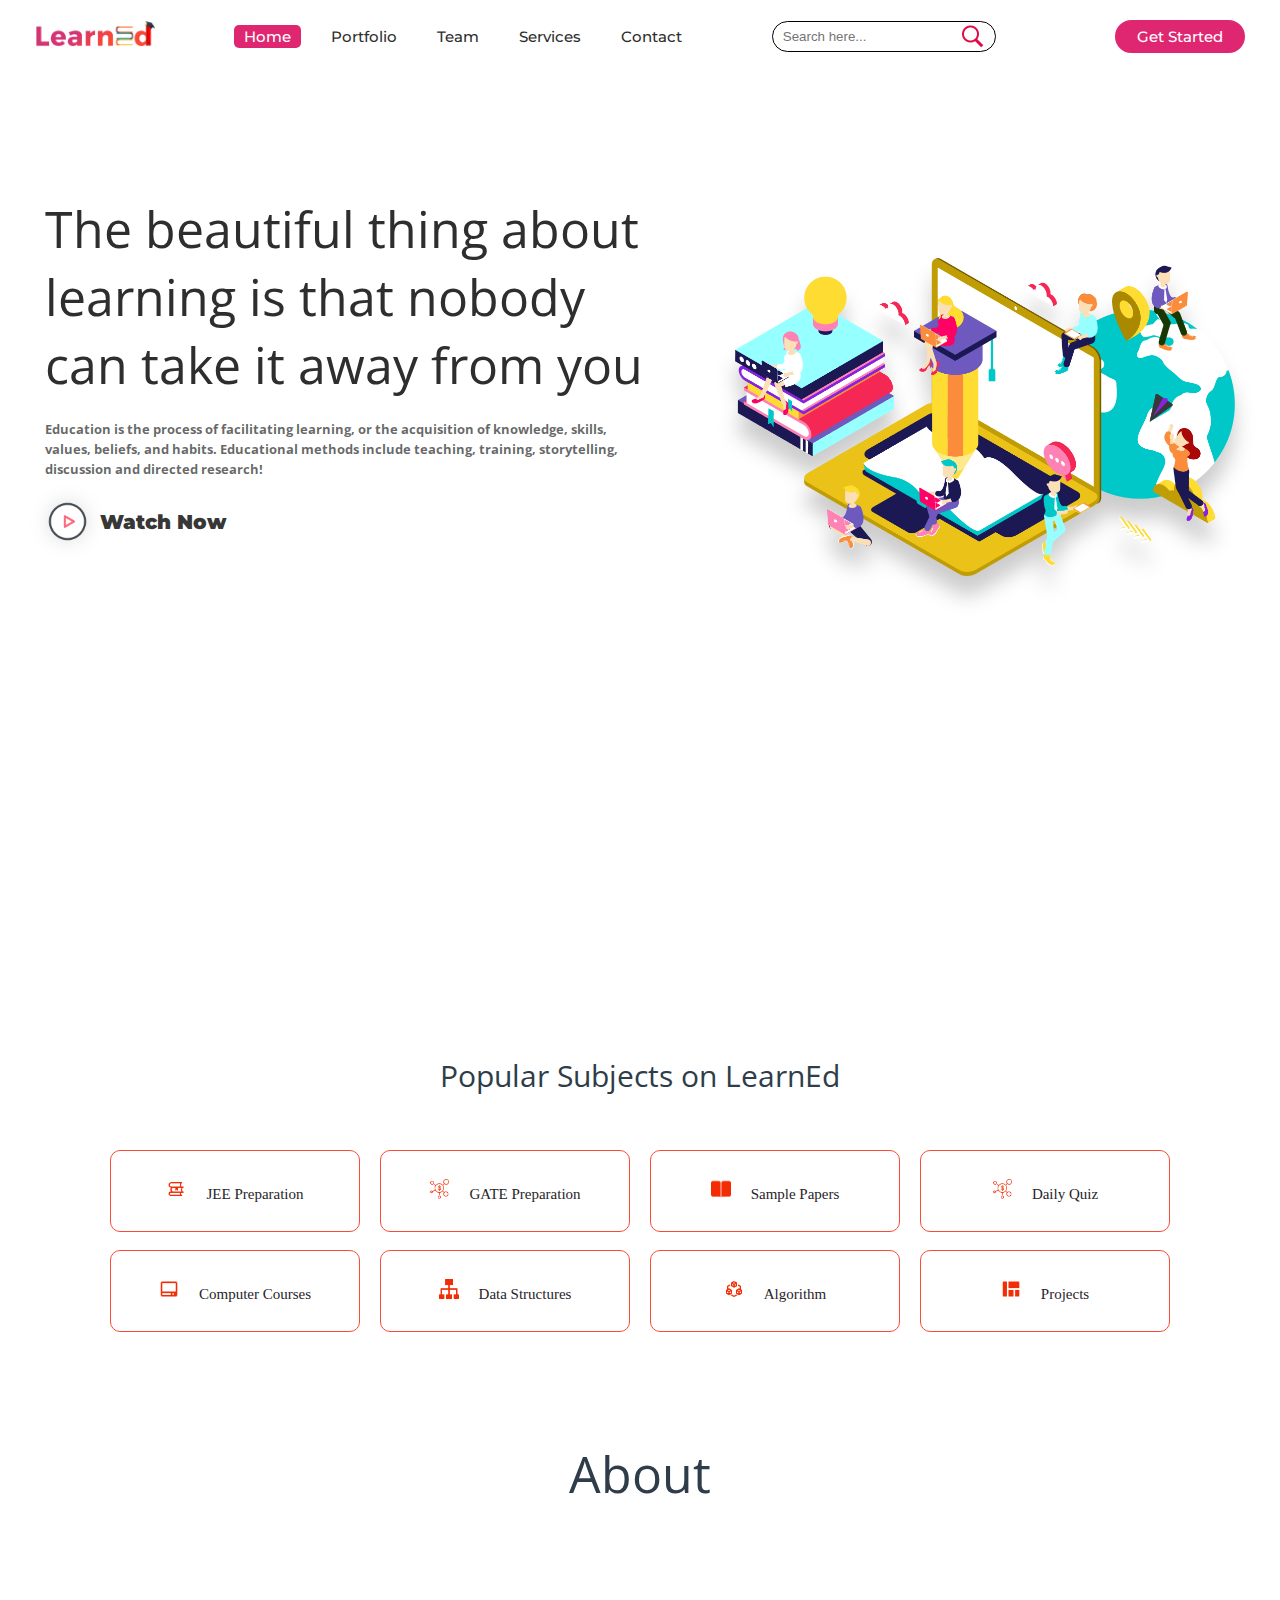
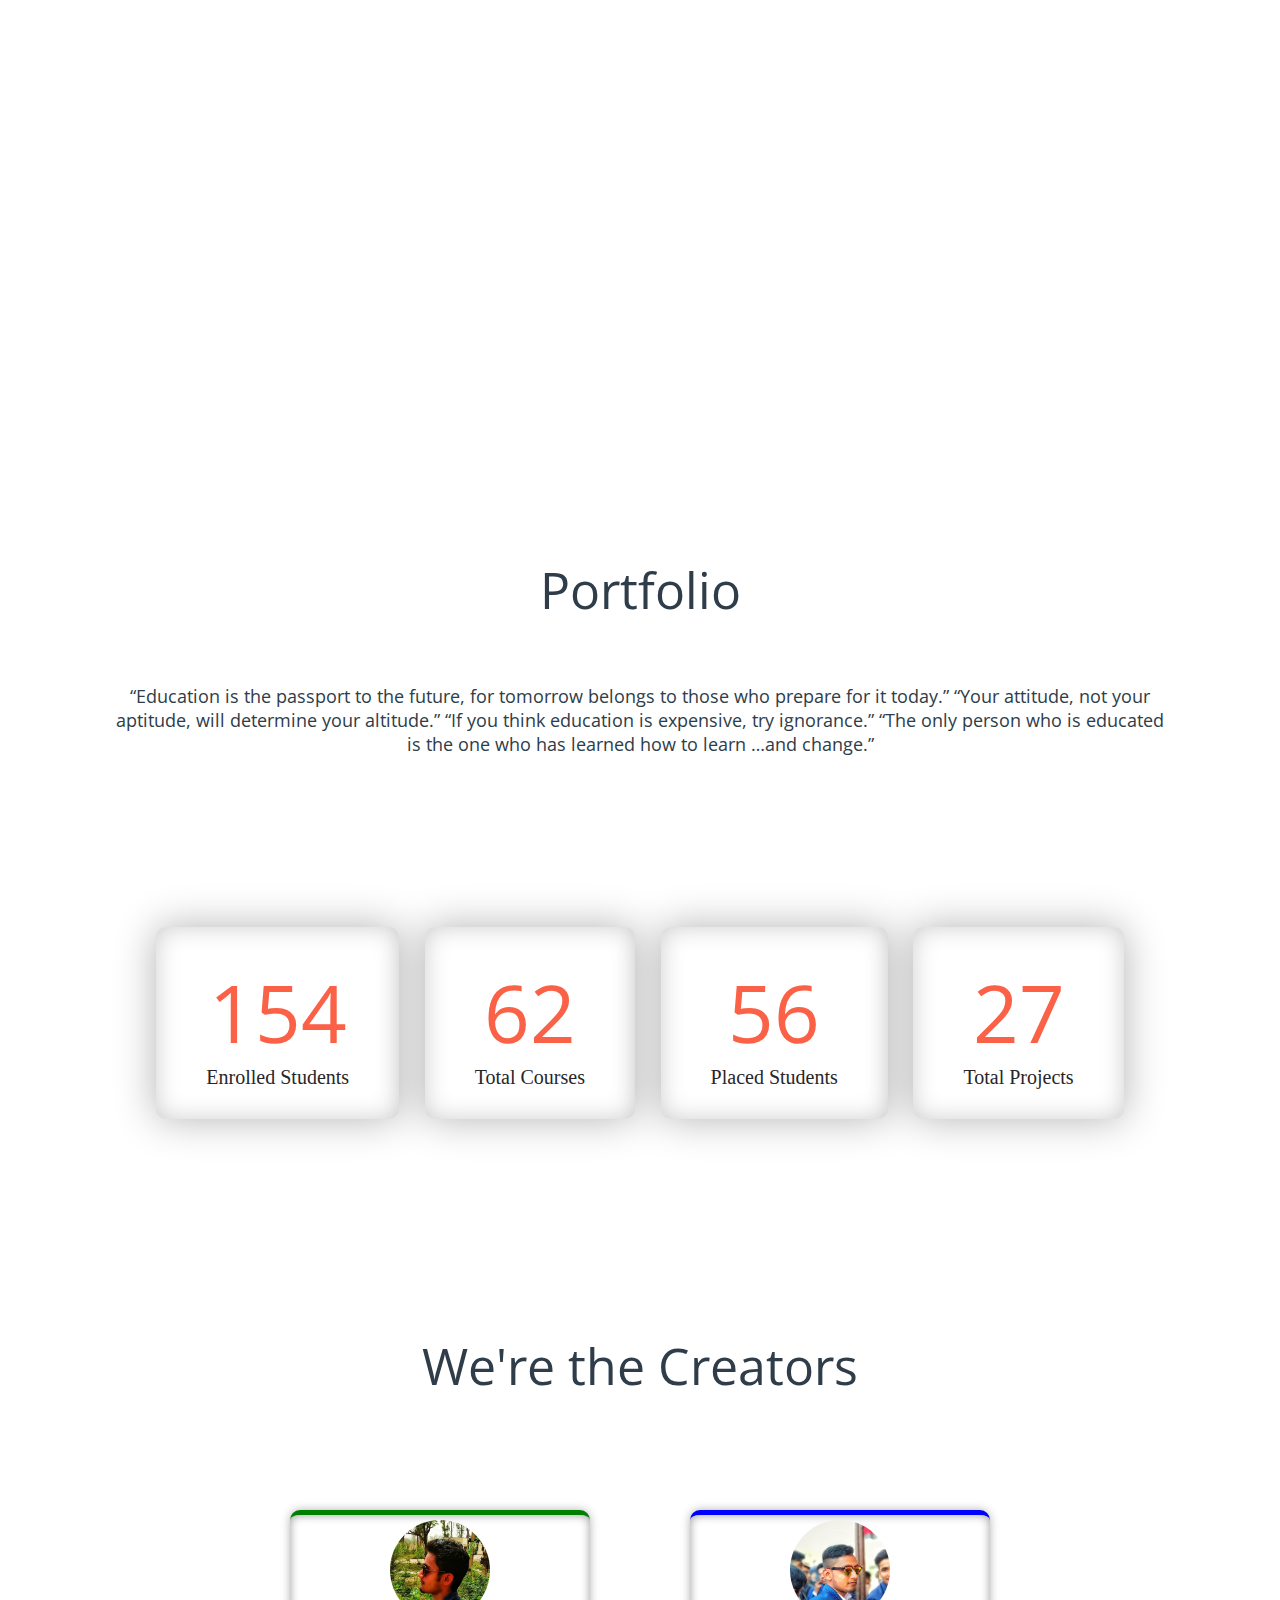
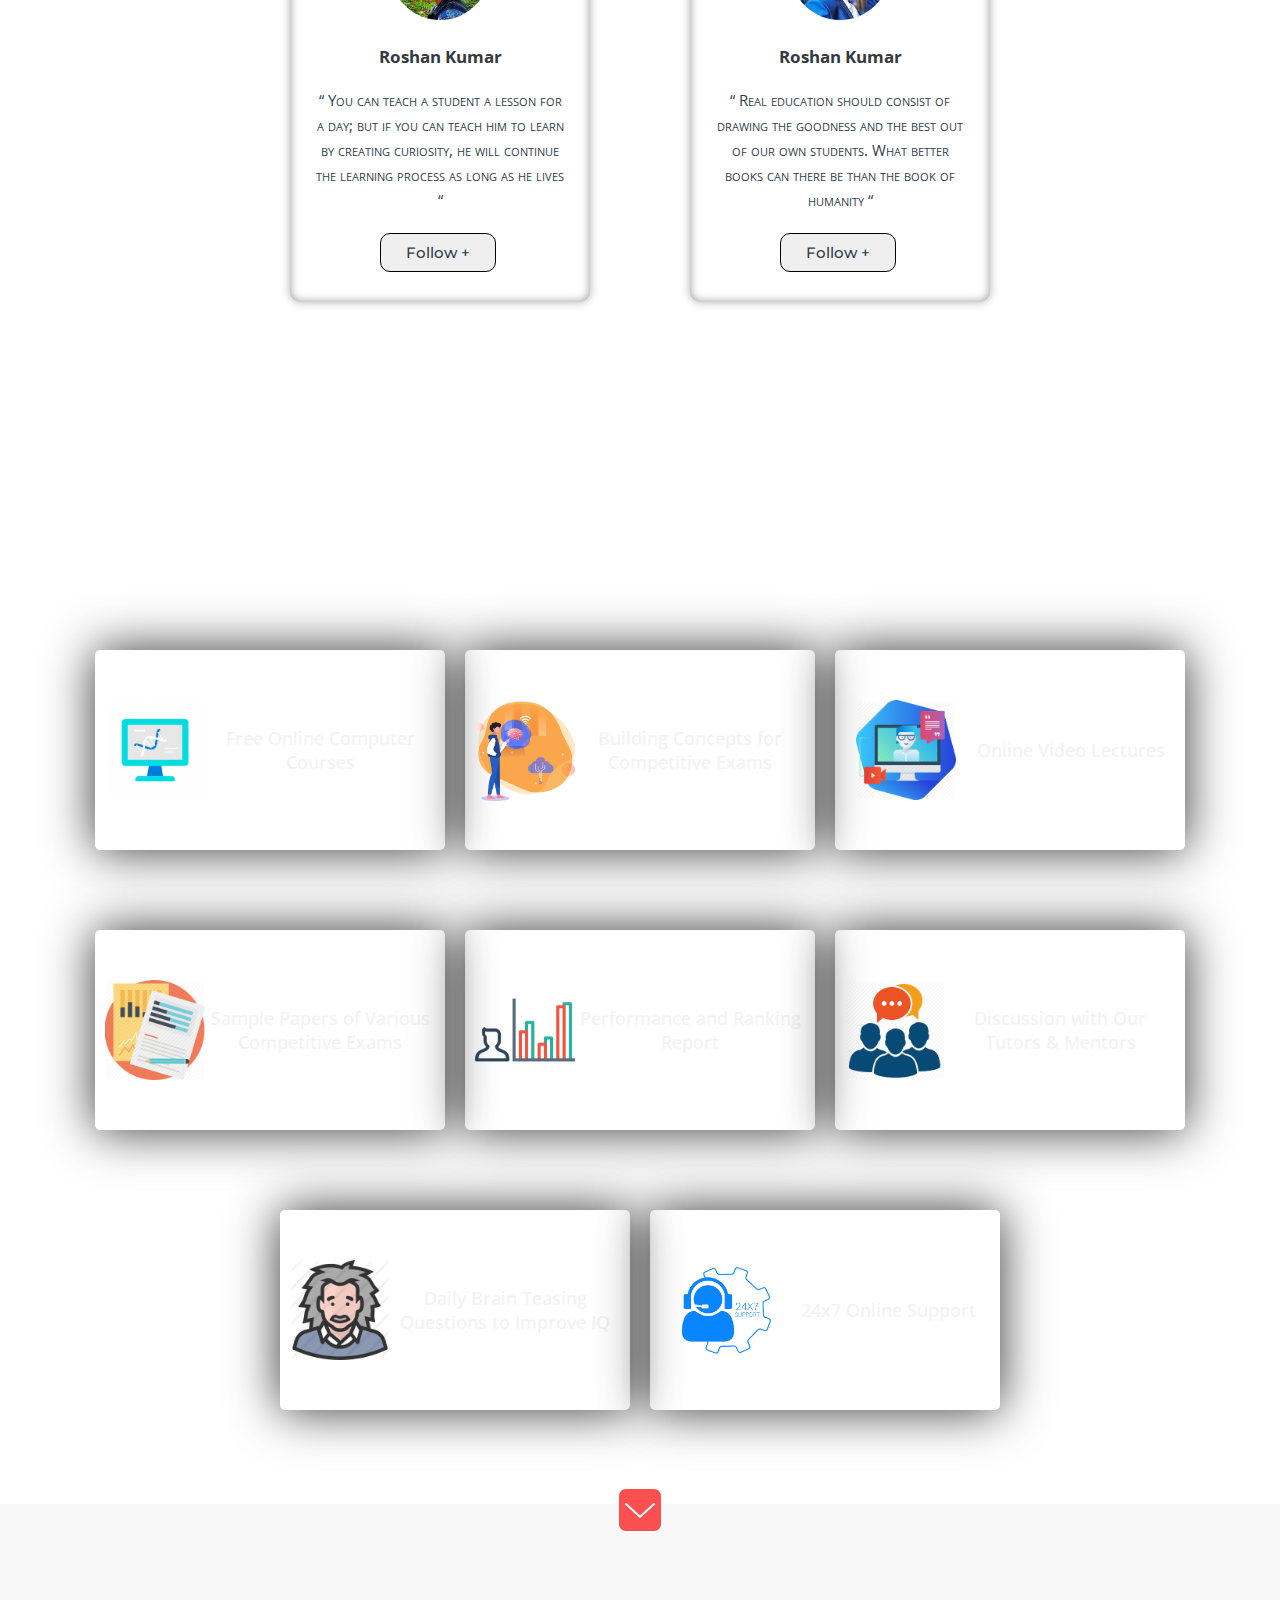
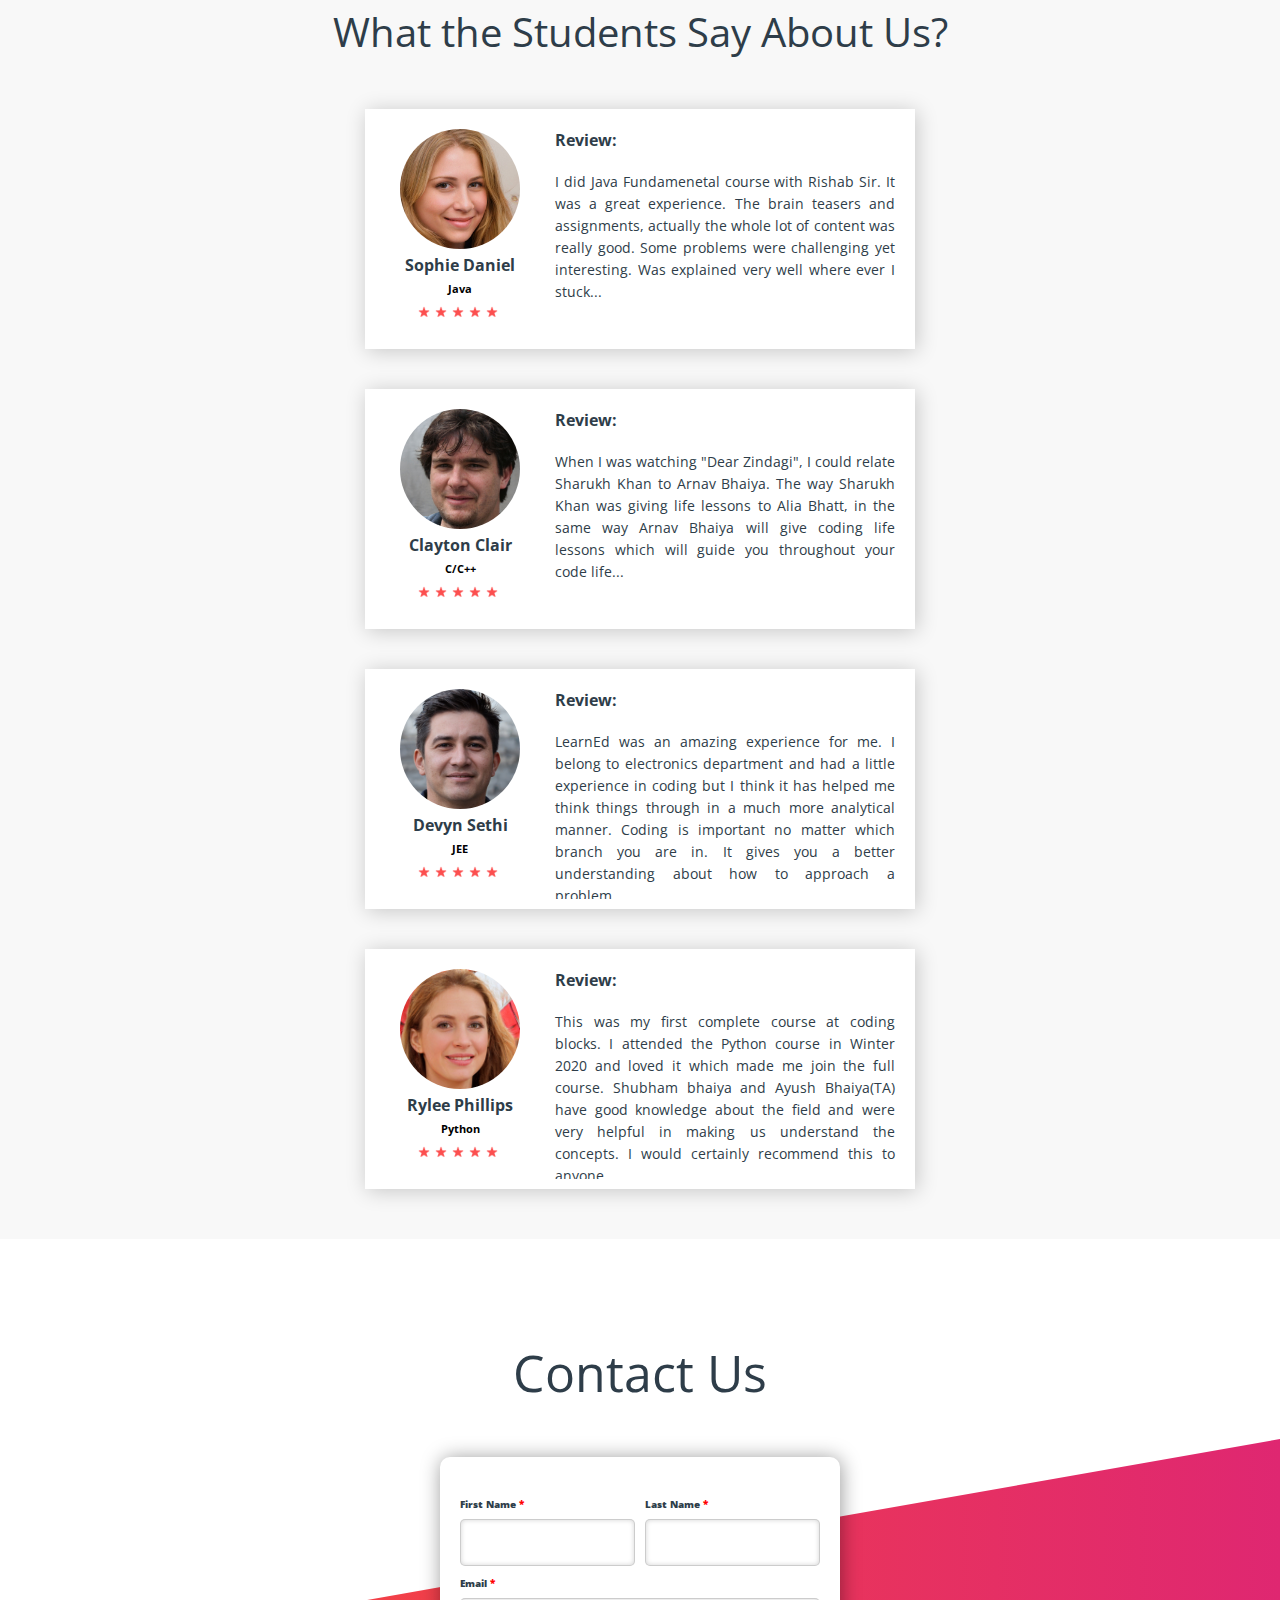
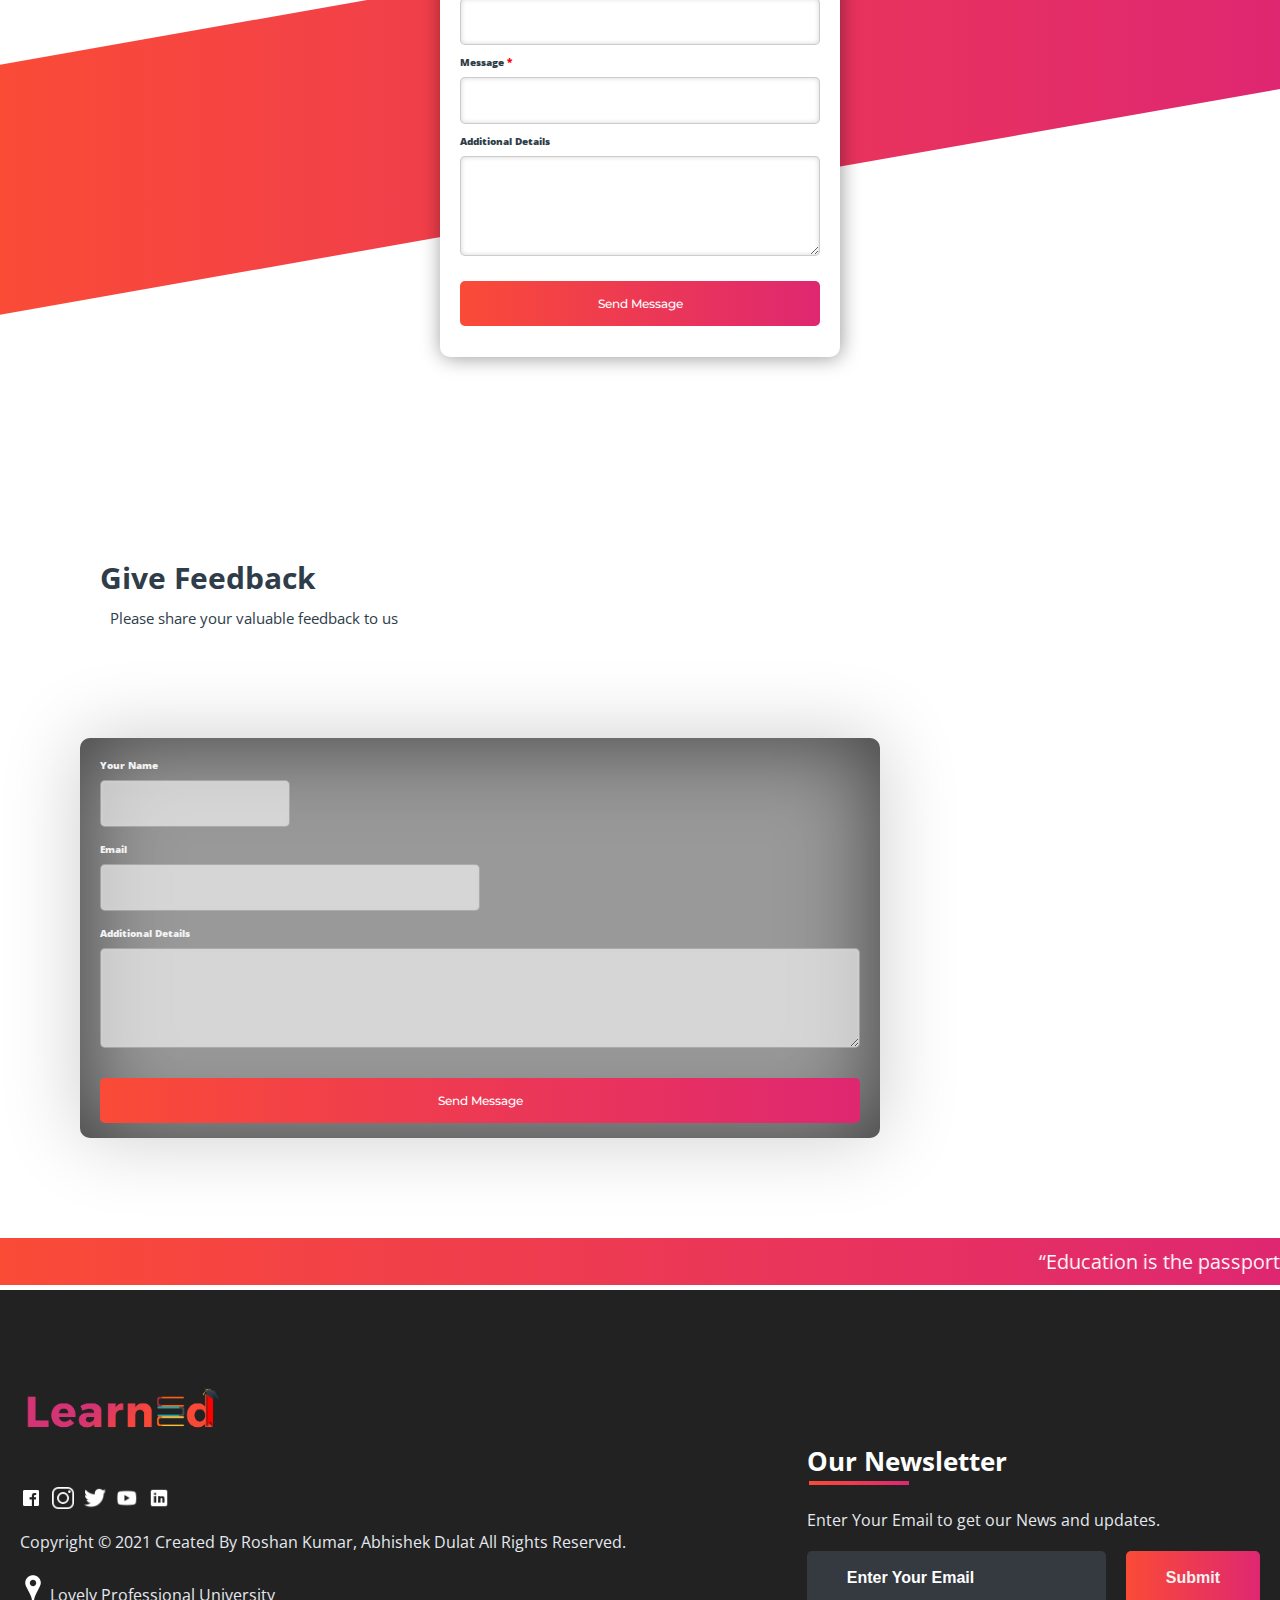
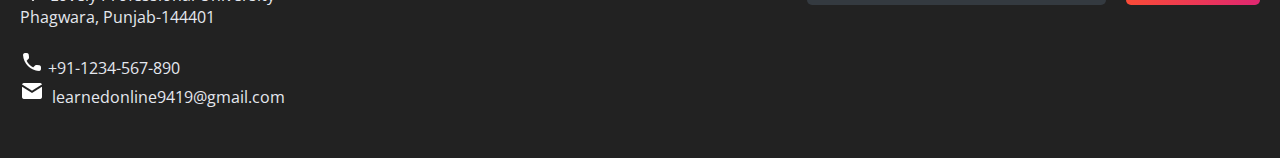
==== index.html @ 10237a14 "Uploading test site" ====
<!DOCTYPE html>
<html>
<head>
	<link rel="shortcut icon" type="png" href="images/icon/favicon.png">
	<meta charset="utf-8">
	<meta http-equiv="X-UA-Comaptible" content="IE=edge">
	<title>LearnEd</title>
	<meta name="desciption" content="">
	<meta name="viewport" content="width=device-width, initial-scale=1">
	<link rel="stylesheet" type="text/css" href="style.css">
	<script type="text/javascript" src="script.js"></script>
	<script src="https://code.jquery.com/jquery-3.2.1.js"></script>
	<script>
		$(window).on('scroll', function(){
  			if($(window).scrollTop()){
  			  $('nav').addClass('black');
 			 }else {
 		   $('nav').removeClass('black');
 		 }
		})
	</script>
</head>
<body>
<!-- Navigation Bar -->
	<header id="header">
		<nav>
			<div class="logo"><img src="images/icon/logo.png" alt="logo"></div>
			<ul>
				<li><a class="active" href="">Home</a></li>
				<li><a href="#portfolio_section">Portfolio</a></li>
				<li><a href="#team_section">Team</a></li>
				<li><a href="#services_section">Services</a></li>
				<li><a href="#contactus_section">Contact</a></li>
			</ul>
			<div class="srch"><input type="text" class="search" placeholder="Search here..."><img src="images/icon/search.png" alt="search" onclick=slide()></div>
			<a class="get-started" href="login.html">Get Started</a>
			<img src="images/icon/menu.png" class="menu" onclick="sideMenu(0)" alt="menu">
		</nav>
		<div class="head-container">
			<div class="quote">
				<p>The beautiful thing about learning is that nobody can take it away from you</p>
				<h5>Education is the process of facilitating learning, or the acquisition of knowledge, skills, values, beliefs, and habits. Educational methods include teaching, training, storytelling, discussion and directed research!</h5>
				<div class="play">
					<img src="images/icon/play.png" alt="play"><span><a href="https://www.youtube.com/watch?v=KFyrgDO1WXk" target="_blank">Watch Now</a></span>
				</div>
			</div>
			<div class="svg-image">
				<img src="images/extra/svg1.jpg" alt="svg">
			</div>
		</div>
		<div class="side-menu" id="side-menu">
			<div class="close" onclick="sideMenu(1)"><img src="images/icon/close.png" alt=""></div>
			<div class="user">
				<img src="images/creator/roshan.jpeg" alt="Username">
				<p>roshank9419</p>
			</div>
			<ul>
				<li><a href="#about_section">About</a></li>
				<li><a href="#portfolio_section">Portfolio</a></li>
				<li><a href="#team_section">Team</a></li>
				<li><a href="#services_section">Services</a></li>
				<li><a href="#contactus_section">Contact</a></li>
				<li><a href="#feedBACK">Feedback</a></li>
			</ul>
		</div>
	</header>


<!-- Some Popular Subjects -->
	<div class="title">
		<span>Popular Subjects on LearnEd</span>
	</div>
	<br><br>
	<div class="course">
		<center><div class="cbox">
		<div class="det"><a href="subjects/jee.html"><img src="images/courses/book.png">JEE Preparation</a></div>
		<div class="det"><a href="subjects/gate.html"><img src="images/courses/d1.png">GATE Preparation</a></div>
		<div class="det"><a href="subjects/jee.html#sample_papers"><img src="images/courses/paper.png">Sample Papers</a></div>
		<div class="det"><a href="subjects/quiz.html"><img src="images/courses/d1.png">Daily Quiz</a></div>
		</div></center>
		<div class="cbox">
		<div class="det"><a href="subjects/computer_courses.html"><img src="images/courses/computer.png">Computer Courses</a></div>
		<div class="det"><a href="subjects/computer_courses.html#data"><img src="images/courses/data.png">Data Structures</a></div>
		<div class="det"><a href="subjects/computer_courses.html#algo"><img src="images/courses/algo.png">Algorithm</a></div>
		<div class="det det-last"><a href="subjects/computer_courses.html#projects"><img src="images/courses/projects.png">Projects</a></div>
		</div>
	</div>

	
<!-- ABOUT -->
	<div class="diffSection" id="about_section">
		<center><p style="font-size: 50px; padding: 100px">About</p></center>
		<div class="about-content">
				<div class="side-image">
					<img class="sideImage" src="images/extra/e3.jpg">
				</div>
				<div class="side-text">
					<h2>What you think about us ?</h2>
					<p>Education is the process of facilitating learning, or the acquisition of knowledge, skills, values, beliefs, and habits. Educational methods include teaching, training, storytelling, discussion and directed research.<br> Educational website can include websites that have games, videos or topic related resources that act as tools to enhance learning and supplement classroom teaching. These websites help make the process of learning entertaining and attractive to the student, especially in today's age. <br>Using HTML(HyperText Markup Language), CSS(Cascading Style Sheet), JavaScript, we can make learning more easier and in a interesting way.</p>
				</div>
		</div>
	</div>


<!-- PORTFOLIO -->
	<div class="diffSection" id="portfolio_section">
		<center><p style="font-size: 50px; padding: 100px; padding-bottom: 40px;">Portfolio</p></center>
		<div class="content">
			<p>
				“Education is the passport to the future, for tomorrow belongs to those who prepare for it today.” “Your attitude, not your aptitude, will determine your altitude.” “If you think education is expensive, try ignorance.” “The only person who is educated is the one who has learned how to learn …and change.”
			</p>
		</div>
	</div>
	<div class="extra">
		<p>We're increasing this data every year</p>
		<div class="smbox">
		<span><center><div class="data">154</div><div class="det">Enrolled Students</div></center></span>
		<span><center><div class="data">62</div><div class="det">Total Courses</div></center></span>
		<span><center><div class="data">56</div><div class="det">Placed Students</div></center></span>
		<span><center><div class="data">27</div><div class="det">Total Projects</div></center></span>
		</div>
	</div>


<!-- TEAM -->
	<div class="diffSection" id="team_section">
		<center><p style="font-size: 50px; padding-top: 100px; padding-bottom: 60px;">We're the Creators</p></center>
		<div class="totalcard">
			<div class="card">
				<center><img src="images/creator/roshan1.jpeg"></center>
				<center><div class="card-title">Roshan Kumar</div>
				<div id="detail">
					<p>“ You can teach a student a lesson for a day; but if you can teach him to learn by creating curiosity, he will continue the learning process as long as he lives “</p>
					<div class="duty"></div>
					<a href="https://www.linkedin.com/in/roshan-kumar-a18b76179/" target="_blank"><button class="btn-roshan">Follow +</button></a>
				</div>
				</center>
			</div>
			<div class="card">
				<center><img src="images/creator/roshan2.jpeg"></center>
				<center><div class="card-title">Roshan Kumar</div>
				<div id="detail">
					<p>“ Real education should consist of drawing the goodness and the best out of our own students. What better books can there be than the book of humanity “</p>
					<div class="duty"></div>
					<a href="https://www.linkedin.com/in/roshan-kumar-a18b76179/" target="_blank"><button class="btn-akhil">Follow +</button></a>
				</div>
				</center>
			</div>
		</div>
	</div>


<!-- SERVICES -->
	<div class="service-swipe">
		<div class="diffSection" id="services_section">
		<center><p style="font-size: 50px; padding: 100px; padding-bottom: 40px; color: #fff;">Services</p></center>
		</div>
		<a href="subjects/computer_courses.html"><div class="s-card"><img src="images/icon/computer-courses.png"><p>Free Online Computer Courses</p></div></a>
		<a href="subjects/jee.html"><div class="s-card"><img src="images/icon/brainbooster.png"><p>Building Concepts for Competitive Exams</p></div></a>
		<a href="#"><div class="s-card"><img src="images/icon/online-tutorials.png"><p>Online Video Lectures</p></div></a>
		<a href="subjects/jee.html#sample_papers"><div class="s-card"><img src="images/icon/papers.jpg"><p>Sample Papers of Various Competitive Exams</p></div></a>
		<a href="#"><div class="s-card"><img src="images/icon/p3.png"><p>Performance and Ranking Report</p></div></a>
		<a href="#contactus_section"><div class="s-card"><img src="images/icon/discussion.png"><p>Discussion with Our Tutors & Mentors</p></div></a>
		<a href="subjects/quiz.html"><div class="s-card"><img src="images/icon/q1.png"><p>Daily Brain Teasing Questions to Improve IQ</p></div></a>
		<a href="#contactus_section"><div class="s-card"><img src="images/icon/help.png"><p>24x7 Online Support</p></div></a>
	</div>

<!-- Reviews by Students -->
<div id="makeitfull">
	<a href="#review_section"><img src="images/icon/makeitfull.png"></a>
</div>
<div class="review">
	<div class="diffSection" id="review_section">
		<center><p style="font-size: 40px; padding: 100px; padding-bottom: 40px; color: #2E3D49;">What the Students Say About Us?</p></center>
	</div>
	<div class="rev-container">
		<div class="rev-card">
			<div class="identity">
				<img src="images/creator/humanNotExist1.jpg"><p>Sophie Daniel</p>
				<h6>Java</h6>
				<div class="rating"><img src="images/icon/star.png"><img src="images/icon/star.png"><img src="images/icon/star.png"><img src="images/icon/star.png"><img src="images/icon/star.png"></div>
			</div>
			<div class="rev-cont">
				<p id="title">Review:</p>
				<p id="content">
					I did Java Fundamenetal course with Rishab Sir. It was a great experience. The brain teasers and assignments, actually the whole lot of content was really good. Some problems were challenging yet interesting. Was explained very well where ever I stuck...
				</p>
			</div>
		</div>
		<div class="rev-card">
			<div class="identity">
				<img src="images/creator/humanNotExist2.jpg"><p>Clayton Clair</p>
				<h6>C/C++</h6>
				<div class="rating"><img src="images/icon/star.png"><img src="images/icon/star.png"><img src="images/icon/star.png"><img src="images/icon/star.png"><img src="images/icon/star.png"></div>
			</div>
			<div class="rev-cont">
				<p id="title">Review:</p>
				<p id="content">
					When I was watching "Dear Zindagi", I could relate Sharukh Khan to Arnav Bhaiya. The way Sharukh Khan was giving life lessons to Alia Bhatt, in the same way Arnav Bhaiya will give coding life lessons which will guide you throughout your code life...
				</p>
			</div>
		</div>
		<div class="rev-card">
			<div class="identity">
				<img src="images/creator/humanNotExist3.jpg"><p>Devyn Sethi</p>
				<h6>JEE</h6>
				<div class="rating"><img src="images/icon/star.png"><img src="images/icon/star.png"><img src="images/icon/star.png"><img src="images/icon/star.png"><img src="images/icon/star.png"></div>
			</div>
			<div class="rev-cont">
				<p id="title">Review:</p>
				<p id="content">
					LearnEd was an amazing experience for me. I belong to electronics department and had a little experience in coding but I think it has helped me think things through in a much more analytical manner. Coding is important no matter which branch you are in. It gives you a better understanding about how to approach a problem...
				</p>
			</div>
		</div>
		<div class="rev-card">
			<div class="identity">
				<img src="images/creator/humanNotExist4.jpg"><p>Rylee Phillips</p>
				<h6>Python</h6>
				<div class="rating"><img src="images/icon/star.png"><img src="images/icon/star.png"><img src="images/icon/star.png"><img src="images/icon/star.png"><img src="images/icon/star.png"></div>
			</div>
			<div class="rev-cont">
				<p id="title">Review:</p>
				<p id="content">
					This was my first complete course at coding blocks. I attended the Python course in Winter 2020 and loved it which made me join the full course. Shubham bhaiya and Ayush Bhaiya(TA) have good knowledge about the field and were very helpful in making us understand the concepts. I would certainly recommend this to anyone...
				</p>
			</div>
		</div>
	</div>
</div>

<!-- CONTACT US -->
	<div class="diffSection" id="contactus_section">
		<center><p style="font-size: 50px; padding: 100px">Contact Us</p></center>
		<div class="csec"></div>
		<div class="back-contact">
			<div class="cc">
			<form action="mailto:roshank9419@gmail.com" method="post" enctype="text/plain">
				<label>First Name <span class="imp">*</span></label><label style="margin-left: 185px">Last Name <span class="imp">*</span></label><br>
				<center>
				<input type="text" name="" style="margin-right: 10px; width: 175px" required="required"><input type="text" name="lname" style="width: 175px" required="required"><br>
				</center>
				<label>Email <span class="imp">*</span></label><br>
				<input type="email" name="mail" style="width: 100%" required="required"><br>
				<label>Message <span class="imp">*</span></label><br>
				<input type="text" name="message" style="width: 100%" required="required"><br>
				<label>Additional Details</label><br>
				<textarea name="addtional"></textarea><br>
				<button type="submit" id="csubmit">Send Message</button>
			</form>
			</div>
		</div>
	</div>


<!-- FEEDBACK -->
	<div class="title2" id="feedBACK">
		<span>Give Feedback</span>
		<div class="shortdesc2">
			<p>Please share your valuable feedback to us</p>
		</div>
	</div>

	<div class="feedbox">
		<div class="feed">
			<form action="mailto:roshank9419@gmail.com" method="post" enctype="text/plain">
				<label>Your Name</label><br>
				<input type="text" name="" class="fname" required="required"><br>
				<label>Email</label><br>
				<input type="email" name="mail" required="required"><br>
				<label>Additional Details</label><br>
				<textarea name="addtional"></textarea><br>
				<button type="submit" id="csubmit">Send Message</button>
			</form>
		</div>
	</div>

<!-- Sliding Information -->
	<marquee style="background: linear-gradient(to right, #FA4B37, #DF2771); margin-top: 50px;" direction="left" onmouseover="this.stop()" onmouseout="this.start()" scrollamount="20"><div class="marqu">“Education is the passport to the future, for tomorrow belongs to those who prepare for it today.” “Your attitude, not your aptitude, will determine your altitude.” “If you think education is expensive, try ignorance.” “The only person who is educated is the one who has learned how to learn …and change.”</div></marquee>

<!-- FOOTER -->
	<footer>
		<div class="footer-container">
			<div class="left-col">
				<img src="images/icon/logo - Copy.png" style="width: 200px;">
				<div class="logo"></div>
				<div class="social-media">
					<a href="#"><img src="images/icon\fb.png"></a>
					<a href="#"><img src="images/icon\insta.png"></a>
					<a href="#"><img src="images/icon\tt.png"></a>
					<a href="#"><img src="images/icon\ytube.png"></a>
					<a href="#"><img src="images/icon\linkedin.png"></a>
				</div><br><br>
				<p class="rights-text">Copyright © 2021 Created By Roshan Kumar, Abhishek Dulat All Rights Reserved.</p>
				<br><p><img src="images/icon/location.png"> Lovely Professional University<br>Phagwara, Punjab-144401</p><br>
				<p><img src="images/icon/phone.png"> +91-1234-567-890<br><img src="images/icon/mail.png">&nbsp; learnedonline9419@gmail.com</p>
			</div>
			<div class="right-col">
				<h1 style="color: #fff">Our Newsletter</h1>
				<div class="border"></div><br>
				<p>Enter Your Email to get our News and updates.</p>
				<form class="newsletter-form">
					<input class="txtb" type="email" placeholder="Enter Your Email">
					<input class="btn" type="submit" value="Submit">
				</form>
			</div>
		</div>
	</footer>

</body>
</html>
---- style.css ----
@import url('https://fonts.googleapis.com/css?family=Montserrat:500&display=swap');
@import url('https://fonts.googleapis.com/css?family=Dancing+Script&display=swap');
@import url('https://fonts.googleapis.com/css?family=Open+Sans&display=swap');

* {
	box-sizing: border-box;
	margin: 0;
	padding: 0;
}

html {
	scroll-behavior: smooth;
}
body {
	background: #FFF;
	font-family: 'Open Sans', sans-serif;
}

header {
	height: 90vh;
	/* background: #000; */
}
.black {
	box-shadow: 0 2px 10px rgba(0, 0, 0, 0.5);
}
nav {
	padding-top: 20px;
	padding-bottom: 20px;
	top: 0;
	position: fixed;
	display: flex;
	width: 100%;
	z-index: 1000;
	background: #fff;
	justify-content: space-around;
	transition: 1.5s;
	align-items: center;
}
nav ul {
	display: flex;
	align-items: center;
}
nav ul li {
	list-style: none;
	margin: 5px 10px;
}
nav ul li a {
	padding: 2px 10px;
	color: #2e2e2e;
	cursor: pointer;
	transition: .5s;
	text-decoration: none;
}
nav ul li a:hover {
	color: #fff;
	border-radius: 5px;
	background: #DF2771;
}
.active {
	color: #fff;
	border-radius: 5px;
	background: #DF2771;
}
.srch {
	padding: 2px 10px;
	display: flex;
	/* align-items: center; */
	justify-content: center;
	/* background: #0066ff; */
	border: 1px solid;
	border-radius: 20px;
}
.srch img {
	width: 25px;
	cursor: pointer;
}
.srch .search {
	/* padding: 2px 10px; */
	outline: none;
	border: none;
	background: transparent;
}

.get-started {
	margin-left: 50px;
	padding: 5px 20px;
	border: 2px solid #DF2771;
	border-radius: 20px;
	text-decoration: none;
	
	transition: .5s;
	background-color: #DF2771;
	color: #fff;
}
.get-started:hover {
	color: #2e2e2e;
	background: #fff;
}
.logo img{
	width: 120px;
	cursor: pointer;
	transition: all 1s;
}

a, button {
	float: left;
	font-family: "Montserrat", sans-serif;
	font-weight: 500;
	font-size: 15px;
	color: #2E3D49;
	display: block;
	text-decoration: none;
	text-align: center;
}
.head-container {
	margin-top: 245px;
	display: flex;
	flex-wrap: wrap;
	align-items: center;
	justify-content: space-around;
}
.quote {
	width: 600px;
	transform: translateY(-50px);
}
.quote h5 {
	margin-top: 20px;
	color: #0009;
	line-height: 20px;
}
.quote p {
	font-size: 50px;
	color: #2e2e2e;
}
.quote .play {
	margin-top: 20px;
	display: flex;
	/* justify-content: center; */
	align-items: center;
}
.quote .play img {
	width: 45px;
	cursor: pointer;
	filter: drop-shadow(0 0 10px #0002);
}
.quote .play span a{
	margin-left: 10px;
	font-size: 20px;
	font-weight: 900;
	color: rgba(0, 0, 0, 0.8);
	cursor: pointer;
}
.svg-image img{
	width: 500px;
	filter: drop-shadow(0 20px 10px rgba(0,0,0,0.2));
}

/* SIDE MENU */
.menu {
	cursor: pointer;
	width: 25px;
	display: none;
}
.side-menu {
	width: 100%;
	height: 100%;
	background: rgba(182, 33, 90, 0.993);
	position: absolute;
	top: 0;
	transition: .8s;
	z-index: 2000;
	transform: translateX(-100%);
}
.side-menu ul {
	margin-top: 35%;
	display: flex;
	flex-direction: column;
	justify-content: center;
	/* background: #FA4B37; */
}
.side-menu ul li {
	list-style: none;
	/* background: #009900; */
	display: flex;
	justify-content: center;
	align-items: center;
	/* border-bottom: 1px solid #fff; */
	/* padding: 10px 0px; */
}
.side-menu ul li:hover a{
	background: #fff;
	color: #DF2771;
}
.side-menu ul li a{
	color: #FFF;
	width: 100%;
	font-size: 1em;
	/* background: #2E3D49; */
	text-decoration: none;
	padding: 15px 0px;
}
.close img{
	float: right;
	width: 35px;
	cursor: pointer;
	margin: 10px;
}
.user {
	display: flex;
	justify-content: center;
	align-items: center;
	margin-top: 10%;
}
.user img {
	width: 60px;
	border-radius: 50%;
	border: 2px solid #fff;
	filter: drop-shadow(0 10px 20px #0004);
	margin-right: 30px;
	cursor: pointer;
}
.user p {
	color: #fff;
	cursor: pointer;
}
.user img, .user p {
	opacity: 1;
}
/*Common things in all sections*/
#about_section, #portfolio_section, #team_section, #services_section, #contactus_section {
	font-family: 'Open Sans', sans-serif;
	color: #2E3D49;
	position: relative;
}
.diffSection {
	width: 100%;
	/*position: relative;*/
	justify-content: center;
	align-items: center;
}
.diffSection .content {
	margin: 10px;
	text-align: center;
	padding: 10px 100px;
	font-size: 1.1em;
}

/*PORTFOLIO*/
.extra {
	width: 100%;
}
.extra p {
	padding: 30px;
	padding-bottom: 150px;
	font-size: 50px;
	text-align: center;
	color: #fff;
	background-image: linear-gradient(rgba(0,0,0,0),rgba(0,0,0,0.7)),url("images/extra/b1.jpg");
	background-size: cover;
	background-attachment: fixed;
	font-family: cursive;
	z-index: -9;
}
.smbox {
	display: flex;
	flex-wrap: wrap;
	transform: translateY(-100px);
	justify-content: center;
}
.smbox span {
	margin: 1%;
	background: #fff;
	box-shadow: inset 0px 0px 25px rgba(0,0,0,0.2),
						0 0 40px rgba(0,0,0,0.3);
	border-radius: 10px;
	padding: 30px 50px;
	cursor: pointer;
}
.smbox span:hover {
	transform: scale(1.3);
	transition: .5s ease;
}
.smbox .data {
	font-size: 80px;
	color: #FA6146;	
}
.smbox .det {
	font-size: 20px;
	color: #272529;
	font-family: cursive;
}

/*Title*/
.title {
	 margin-top: 0px; 
	font-family: 'Open Sans', sans-serif;
	font-size: 30px;
	text-align: center;
	color: #2E3D49;
}

/*ABOUT*/
.about-content {
	width: 100%;
	position: relative;
	justify-content: center;
	flex-wrap: wrap;
	display: flex;
	align-items: center;
}
.about-content .side-text {
	width: 550px;
	padding: 50px 40px;
	background: #fff;
	box-shadow: 2px 0 100px rgba(0,0,0,0.3);
	border-radius: 5px;
	text-align: justify;
	line-height: 22px;
	opacity: 0;
	transform: translateX(-100px);
	transition: 1s ease-in-out;
}
.about-content .side-text-appear {
	opacity: 1;
	transform: translateX(0px);
}
.about-content .side-text h2 {
	padding: 10px;
}
.about-content .side-text p {
	padding: 10px;
}
.about-content .side-image img {
	width: 90%;
	border-radius: 5px;
}
.sideImage {
	transform: translateX(100px);
	opacity: 0;
	transition: .8s ease-in-out;
}
.sideImage-appear {
	opacity: 1;
	transform: translateX(0px);
}

/*POPULAR SUBJECTS*/
.cbox {
	position: relative;
	width: 100%;
	display: inline-flex;
	flex-wrap: wrap;
	justify-content: center;
}
.cbox .det {
	width: 250px;
	height: 80px;
	margin: 10px;
	background: #fff;
	cursor: pointer;
}
.cbox .det a{
	justify-content: space-around;
	width: 250px;
	padding: 28px;
	border-radius: 10px;
	border: 1px solid #FA4B37;
	font-size: 15px;
	color: #272529;
	font-family: cursive;
	text-decoration: none;
}
.cbox .det a:hover {
	background: linear-gradient(to right, #FA4B37, #DF2771);
	color: white;
}
.cbox .det a:hover img{
	filter: brightness(100);
}
.cbox img {
	width: 20px;
	margin-right: 20px;
}

/*TEAM SECTION*/
.totalcard {
	width: 100%;
	display: flex;
	flex-wrap: wrap;
	align-items: center;
	justify-content: center;
	margin-bottom: 50px;
}
.totalcard .card {
	margin: 50px;
	width: 300px;
	border-radius: 10px;
	background: #fff;
}
.totalcard .card{
	box-shadow: inset 0 0 10px rgba(0,0,0,0.4),
					0 0 10px rgba(0,0,0,0.3);
}
.card:nth-child(1){
	border-top: 5px solid green;
}
.card:nth-child(2){
	border-top: 5px solid blue;
}
.card:nth-child(1):hover {
	box-shadow: inset 0px 0px 10px rgba(0,255,0,0.5),
				1px 1px 30px rgba(0,255,0,0.5);
}
.card:nth-child(2):hover {
	box-shadow: inset 0px 0px 10px rgba(0,0,255,0.5),
				1px 1px 30px rgba(0,0,255,0.5);
}
.totalcard .card img {
	width: 100px;
	height: 100px;
	margin-top: 5px;
	cursor: pointer;
	border-radius: 50px;
	transition-duration: .8s;
}
.totalcard .card img:hover {
	transform: scale(3.5);
	border-radius: 0;
	box-shadow: 0 0 20px rgba(0,0,0,0.5);
}
#detail p{
	font-size: 15px;
	line-height: 25px;
	font-variant: small-caps;
	text-align: center;
	margin: 25px;
	margin-bottom: 0px;
	margin-top: 0px;
}
#detail button {
	outline: none;
	border-radius: 10px;
	border-style: none;
	border: 1px solid black;
	padding: 9px 25px;
	cursor: pointer;
	transition-duration: .4s;
}
#detail a {
	bottom: 80px;
	text-decoration: none;
	margin-bottom: 30px;
	margin-top: 20px;
	margin-left: 90px;
	align-self: center;
}
.btn-roshan:hover {
	background: rgba(0,255,0,0.7);
	color: #fff;
}
.btn-roshan2:hover {
	background: rgba(0,0,255,0.5);
	color: #fff;
}
.card-title {
	font-size: 17px;
	color: #343A40;
	padding: 20px;
	font-weight: 700;
}

/*Service Section*/
/*Service Section*/
.service-swipe {
	display: flex;
	flex-wrap: wrap;
	justify-content: center;
	align-items: center;
	background-image: linear-gradient(rgba(0,0,0,0),rgba(0,0,0,0.7)),url("images/extra/b3.jpg");
	background-size: cover;
	background-attachment: fixed;
}
.service-swipe .s-card img {
	width: 100px;
}
.service-swipe a {
	padding: 0;
	margin: 40px 10px;
}
.service-swipe .s-card {
	display: flex;
	justify-content: space-around;
	padding: 10px;
	align-items: center;
	text-align: center;
	width: 350px;
	height: 200px;
	box-shadow: inset 0 0 20px rgba(255,255,255,0.05),
					0 0 50px rgba(0,0,0,0.8);
	border-radius: 5px;
	cursor: pointer;
	transition-duration: .5s;
}
.service-swipe .s-card p {
	color: #f2f2f2;
	font-size: 1.2em;
	font-family: 'Open Sans',sans-serif;
}
.service-swipe .s-card:hover {
	box-shadow: 0 0 50px rgba(255,255,255,0.8);
	transform: translateY(-10px);
}

/*Contact Us Section*/
.csec {
	background: linear-gradient(to right, #FA4B37, #DF2771);
	background-attachment: fixed; 
	position: absolute;
	width: 100%;
	height: 250px;
	top: 200px;
	content: '';
	transform-origin: top right;
	transform: skewY(-10deg);
	z-index: -1;
}
.back-contact {
	margin-top: 0px;
	transform: translateY(-50px);
	display: flex;
	align-items: center;
	justify-content: space-around;
}
.cc {
	height: 400px;
	width: 400px;
	height: 500px;
	border-radius: 10px;
	justify-content: center;
	box-shadow: 1px 1px 20px rgba(0,0,0,0.4);
	background: #fff;
}
.cc form {
	margin: 5%;
	margin-top: 40px;
	width: 90%;
	height: 90%;
}
.cc form label {
	position: absolute;
	color: #2E3D49;
	font-size: 10px;
	font-weight: 800;
}
.cc form input {
	padding: 15px;
	margin-bottom: 10px;
	border-radius: 5px;
	box-shadow: inset 0 0 5px lightgray;
	border: 1px solid rgba(0,0,0,0.2);
	outline: none;
	color: #2E3D49;
	font-weight: 600;
}
.imp {
	color: red;
}
form textarea {
	width: 100%;
	height: 100px;
	box-shadow: inset 0 0 5px lightgray;
	border: 1px solid rgba(0,0,0,0.2);
	border-radius: 5px;
	outline: none;
	color: #2E3D49;
	font-weight: 600;
	padding: 15px;
}
#csubmit {
	margin-top: 20px; 
	background: linear-gradient(to right, #FA4B37, #DF2771);
	border-radius: 5px;
	border-style: none;
	outline: none;
	width: 100%;
	padding: 15px 25px;
	color: #fff;
	font-size: 12px;
	cursor: pointer;
}

/*REVIEW SECTION*/
#makeitfull {
	display: flex;
	justify-content: center;
	transform: translateY(35px);
}
#makeitfull img {
	width: 50px;
}
.review {
	background: #F8F8F8;
	width: 100%;
}
.rev-container {
	padding: 10px 10%;
	display: flex;
	flex-wrap: wrap;
	justify-content: space-around;
}
.rev-container .rev-card {
	/*overflow: hidden;*/
	width: 550px;
	height: 240px;
	margin-bottom: 40px;
	background: #fff;
	display: flex;
	padding: 10px;
	box-shadow: 2px 2px 20px rgba(0,0,0,0.2);
}
.rev-card:hover {
	box-shadow: 1px 1px 5px rgba(0,0,0,0.2);
}
.identity {
	display: flex;
	flex-wrap: wrap;
	justify-content: center;
	padding: 10px;
}
.identity img {
	width: 120px;
	height: 120px;
	transition-duration: .8s;
	border-radius: 50%;
}
.identity img:hover {
	transform: scale(2.2);
	border-radius: 0px;
	box-shadow: 0 0 20px rgba(0,0,0,0.3);
}
.identity p {
	width: 150px;
	font-weight: bold;
	color: #2E3D49;
	text-align: center;
}
.identity h6 {
	width: 150px;
	text-align: center;
}
.identity .rating img {
	width: 12px;
	height: 12px;
	margin-right: 5px;
}
.rev-cont {
	overflow: hidden;
}
.rev-cont #title {
	padding: 10px;
	color: #2E3D49;
	font-weight: bold;
}
.rev-cont #content {
	padding: 10px;
	font-size: .9em;
	color: #2E3D49;
	line-height: 22px;
	text-align: justify;
}


/*FEEDBACK*/
.title2 {
	position: relative;
	margin-top: 150px;
	margin-left: 100px;
}
.title2 span{
	font-weight: 700;
	font-family: 'Open Sans', sans-serif;
	font-size: 30px;
	color: #2E3D49;
}
.title2 .shortdesc2 {
	padding: 10px;
	font-family: 'Open Sans', sans-serif;
	font-size: 15px;
	color: #2E3D49;
	margin-bottom: 10px;
}
.feedbox {
	margin-top: 50px;
	width: 100%;
	display: flex;
	background-image: linear-gradient(rgba(0,0,0,0),rgba(0,0,0,0.7)),url("images/extra/b4.jpg");
	background-size: cover;
	padding: 50px 80px;
	background-attachment: fixed;
}
.feed {
	width: 800px;
	height: 400px;
	position: relative;
	border-radius: 10px;
	justify-content: center;
	box-shadow: inset 0 0 90px rgba(0,0,0,0.6),
					0 0 80px rgba(0,0,0,0.2);
	background: rgba(0,0,0,0.4);
}
.feed form {
	width: 100%;
	height: 100%;
	padding: 20px;
}

.feed form label {
	position: absolute;
	color: #f2f2f2;
	font-size: 10px;
	font-weight: 800;
}
.feed form input, .feed textarea {
	padding: 15px;
	border-radius: 5px;
	box-shadow: inset 0 0 5px lightgray;
	border: 1px solid rgba(0,0,0,0.2);
	outline: none;
	color: #2E3D49;
	background: #fff9;
	font-weight: 600;
}
.feed form input {
	margin-bottom: 15px;
	width: 50%;
}
.feed form .fname {
	width: 25%;
}
.feed form textarea {
	width: 100%;
	height: 100px;
}
.feed #csubmit {
	margin-top: 25px; 
	background: linear-gradient(to right, #FA4B37, #DF2771);
	border-radius: 5px;
	border-style: none;
	outline: none;
	width: 100%;
	padding: 15px 25px;
	color: #fff;
	font-size: 12px;
	cursor: pointer;
}

/*SCROLLING TEXT*/
.marqu {
	text-align: center;
	justify-content: center;
	color: #fff;
	font-size: 20px;
	padding: 10px;
}

/*FOOTER*/
footer {
	color: #E5E8EF;
	background: #000D;
	padding: 50px 0; 
}
footer .footer-container {
	max-width: 1300px;
	margin: auto;
	padding: 0 20px;
	display: flex;
	justify-content: space-between;
	align-items: center;
	flex-wrap: wrap-reverse;
}
footer .social-media img{
	width: 22px;
}
footer .logo {
	width: 180px;
	color: #fff;
}
footer .social-media a{
	margin-right: 10px;
	font-size: 22px;
	text-decoration: none;
}
footer .right-col h1{
	font-size: 26px;
}
footer .border{
	width: 100px;
	height: 4px;
	background: linear-gradient(to right, #FA4B37, #DF2771);
	margin: 2px;
}
footer .newsletter-form {
	display: flex;
	justify-content: center;
	align-items: center;
	flex-wrap: wrap;
}
footer input::placeholder {
  color: white !important;
}
footer .txtb {
	flex: 1;
	padding: 18px 40px;
	font-size: 16px;
	background: #343A40;
	border: none;
	font-weight: 700;
	outline: none;
	border-radius: 5px;
	min-width: 260px;
	margin-top: 20px;
	color: white;
}
footer .btn {
	margin-top: 20px;
	padding: 18px 40px;
	font-size: 16px;
	color: #f1f1f1;
	background: linear-gradient(to right, #FA4B37, #DF2771);
	border: none;
	font-weight: 700;
	outline: none;
	border-radius: 5px;
	margin-left: 20px;
	cursor: pointer;
	transition: opacity .3s linear;	
}
footer .btn:hover {
	opacity: .7;
}

/*PROPERTIES FOR MAKING WEBSITE RESPONSIVE*/
@media screen and (max-width: 960px) {
	.footer-container {
		max-width: 600px;
	}
	.right-col {
		width: 100%;
		margin-bottom: 60px;
	}
	.left-col {
		width: 100%;
		text-align: center;
	}
	.social-media {
		display: flex;
		justify-content: center;
	}
	.logo {
		transition: 1s;
		margin-left: 30%;
	}
	nav ul, .srch, .get-started{
		display: none;
	}
	.menu {
		display: block;
	}
	nav {
		padding-bottom: 20px;
		border-bottom: 1px solid #0005;
		/* position: fixed; */
		/* top: 0; */
	}
	.quote p, .quote h5, .play {
		justify-content: center;
		text-align: center;
	}
	.quote p {
		font-size: 30px;
	}
	.service-container .right-side img {
		width: 90%;
	}
	.title {
		margin-top: 0px;
	}
	
}
@media screen and (max-width: 700px) {
	footer .btn{
		margin: 0;
		width: 100%;
		margin-top: 20px;
	}
	.svg-image img {
		width: 90%;
		margin: 20px;
		/* align-self: center; */
	}
}

@media screen and (max-width: 1000px) {	
	.feedbox form input, .feedbox form .fname{
		width: 100%;
	}
}
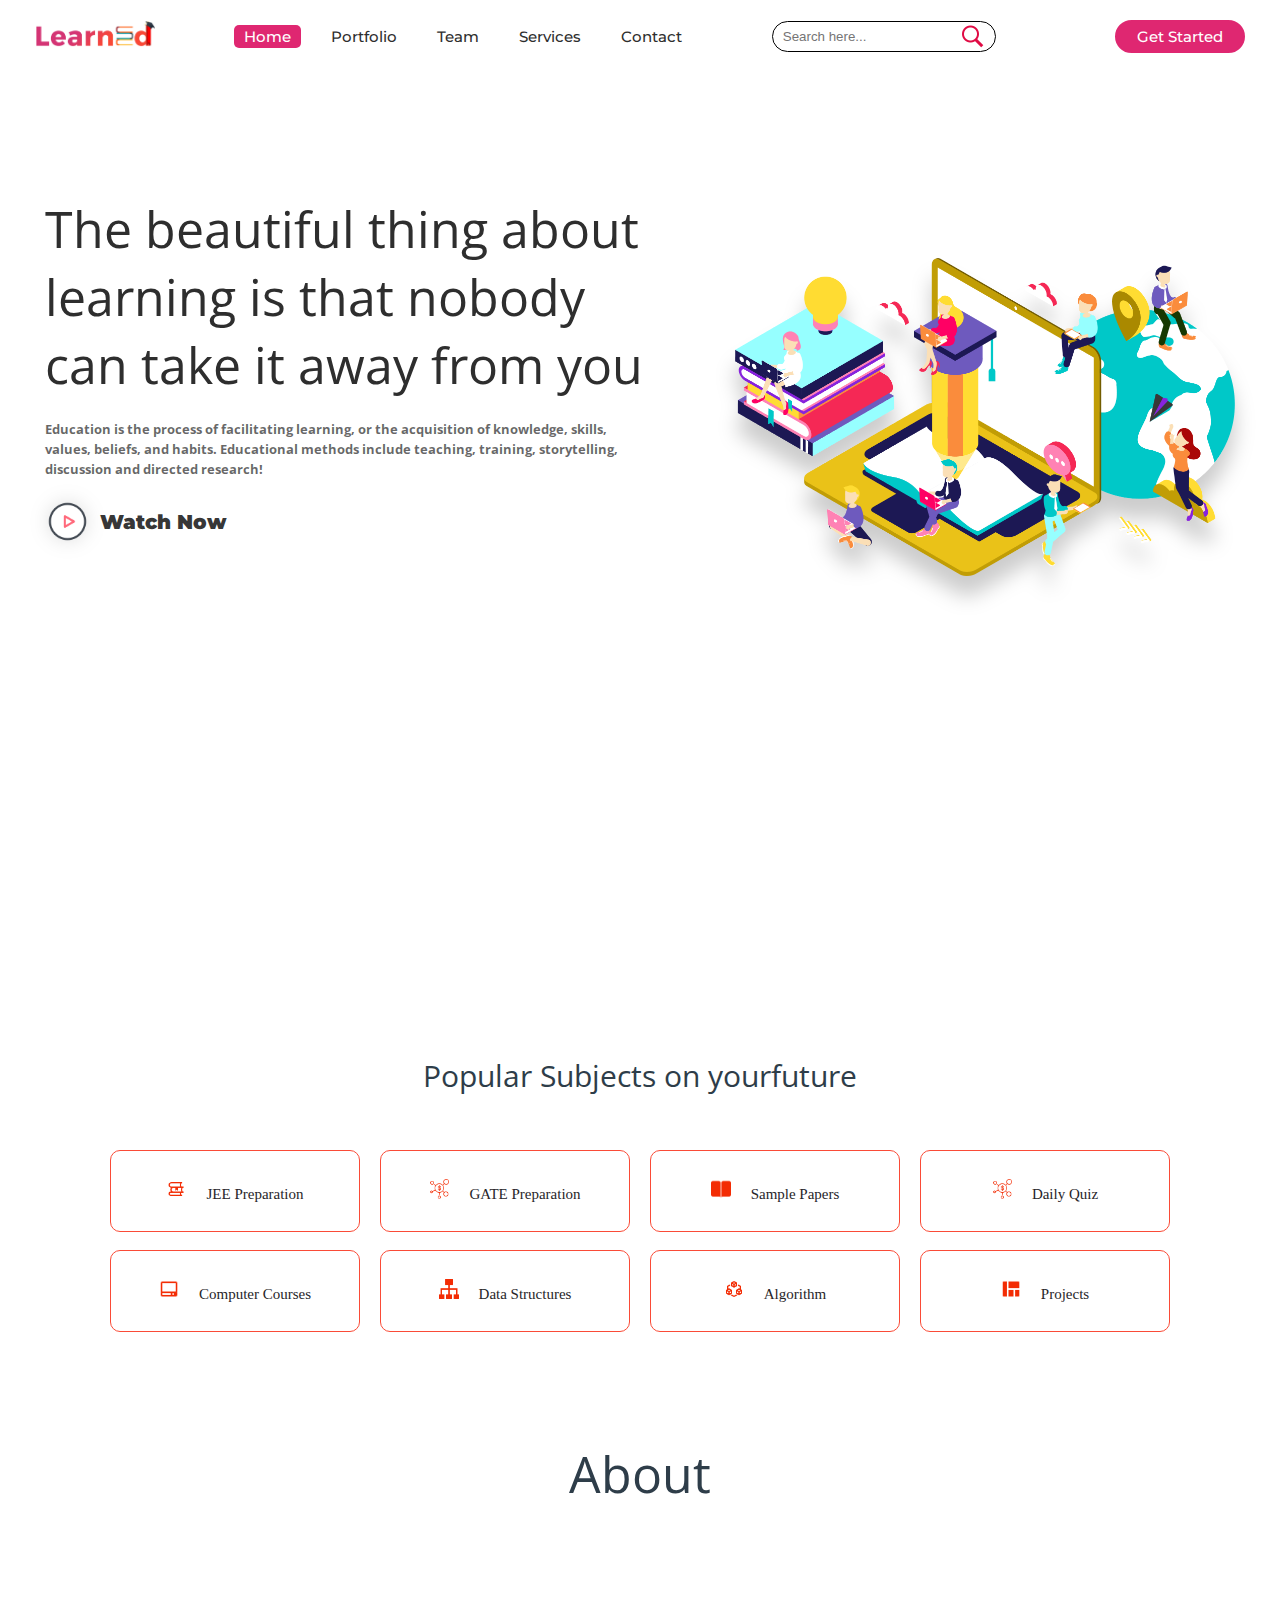
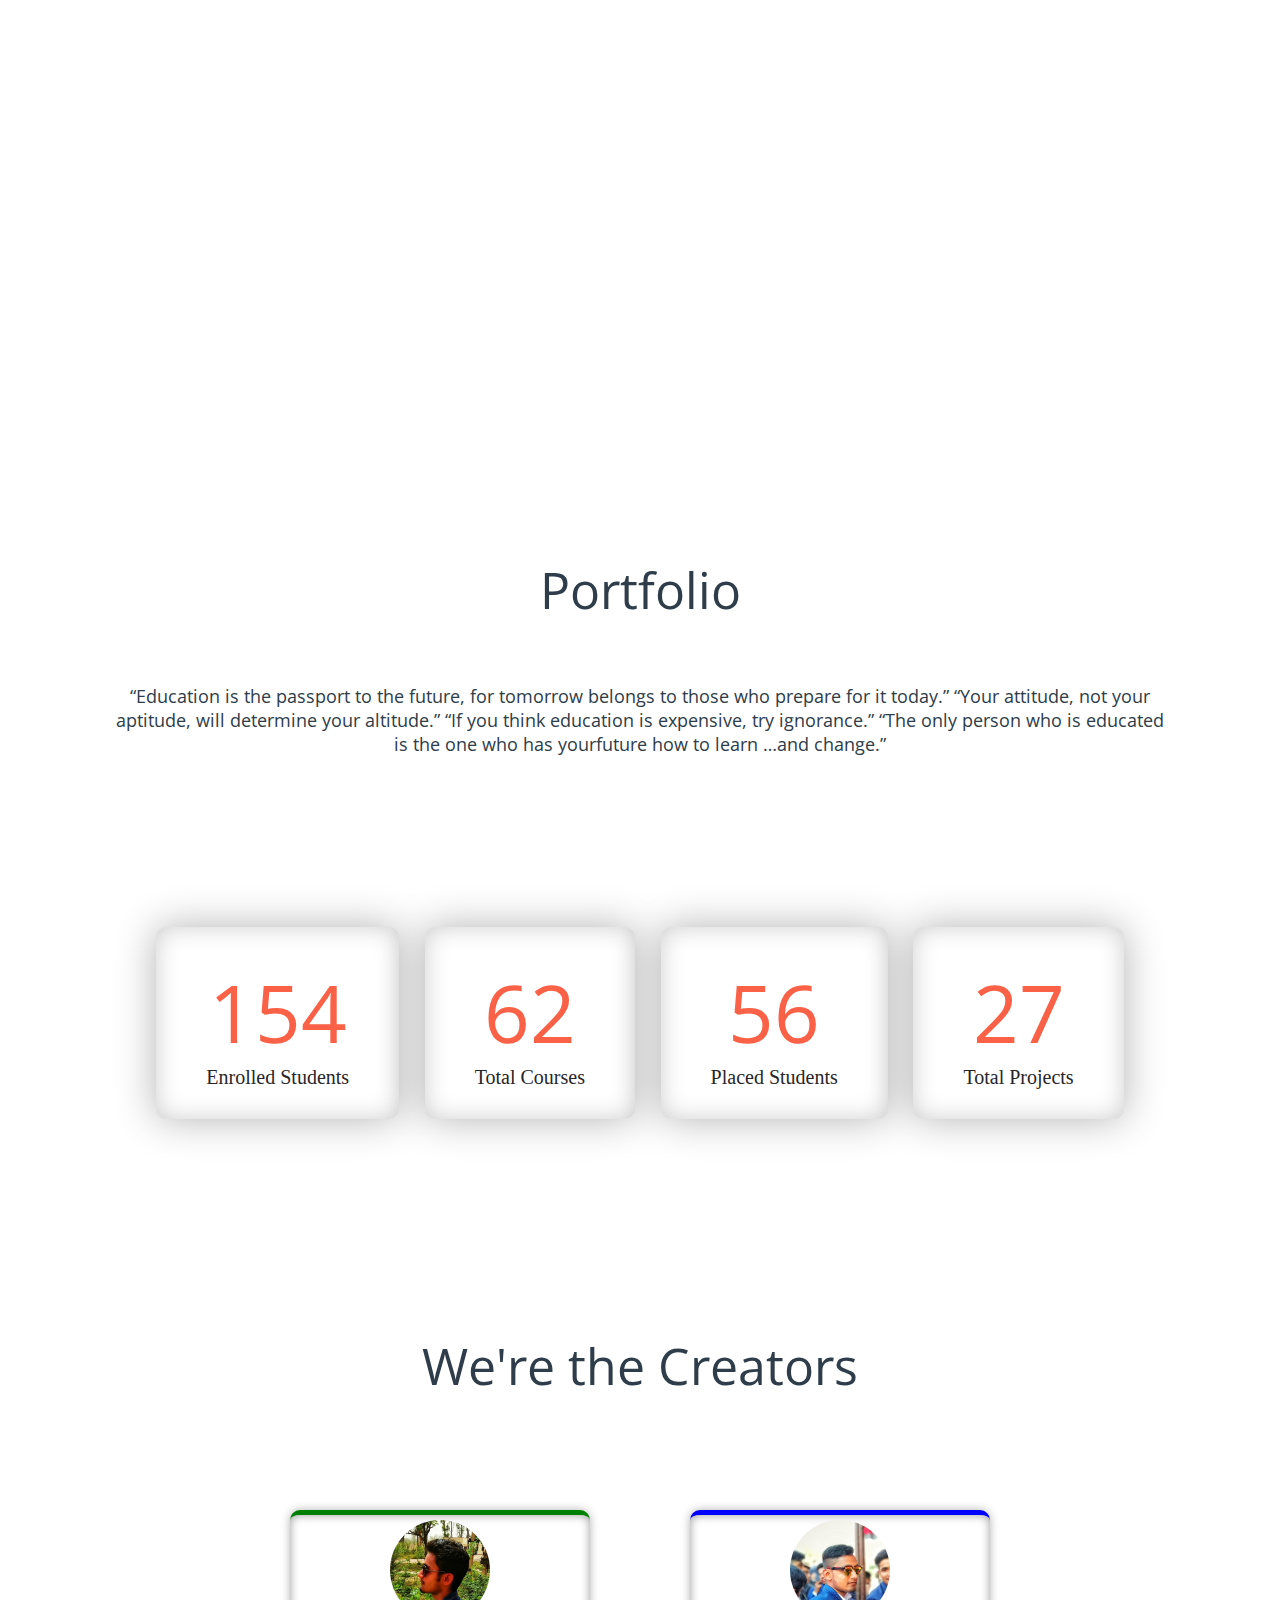
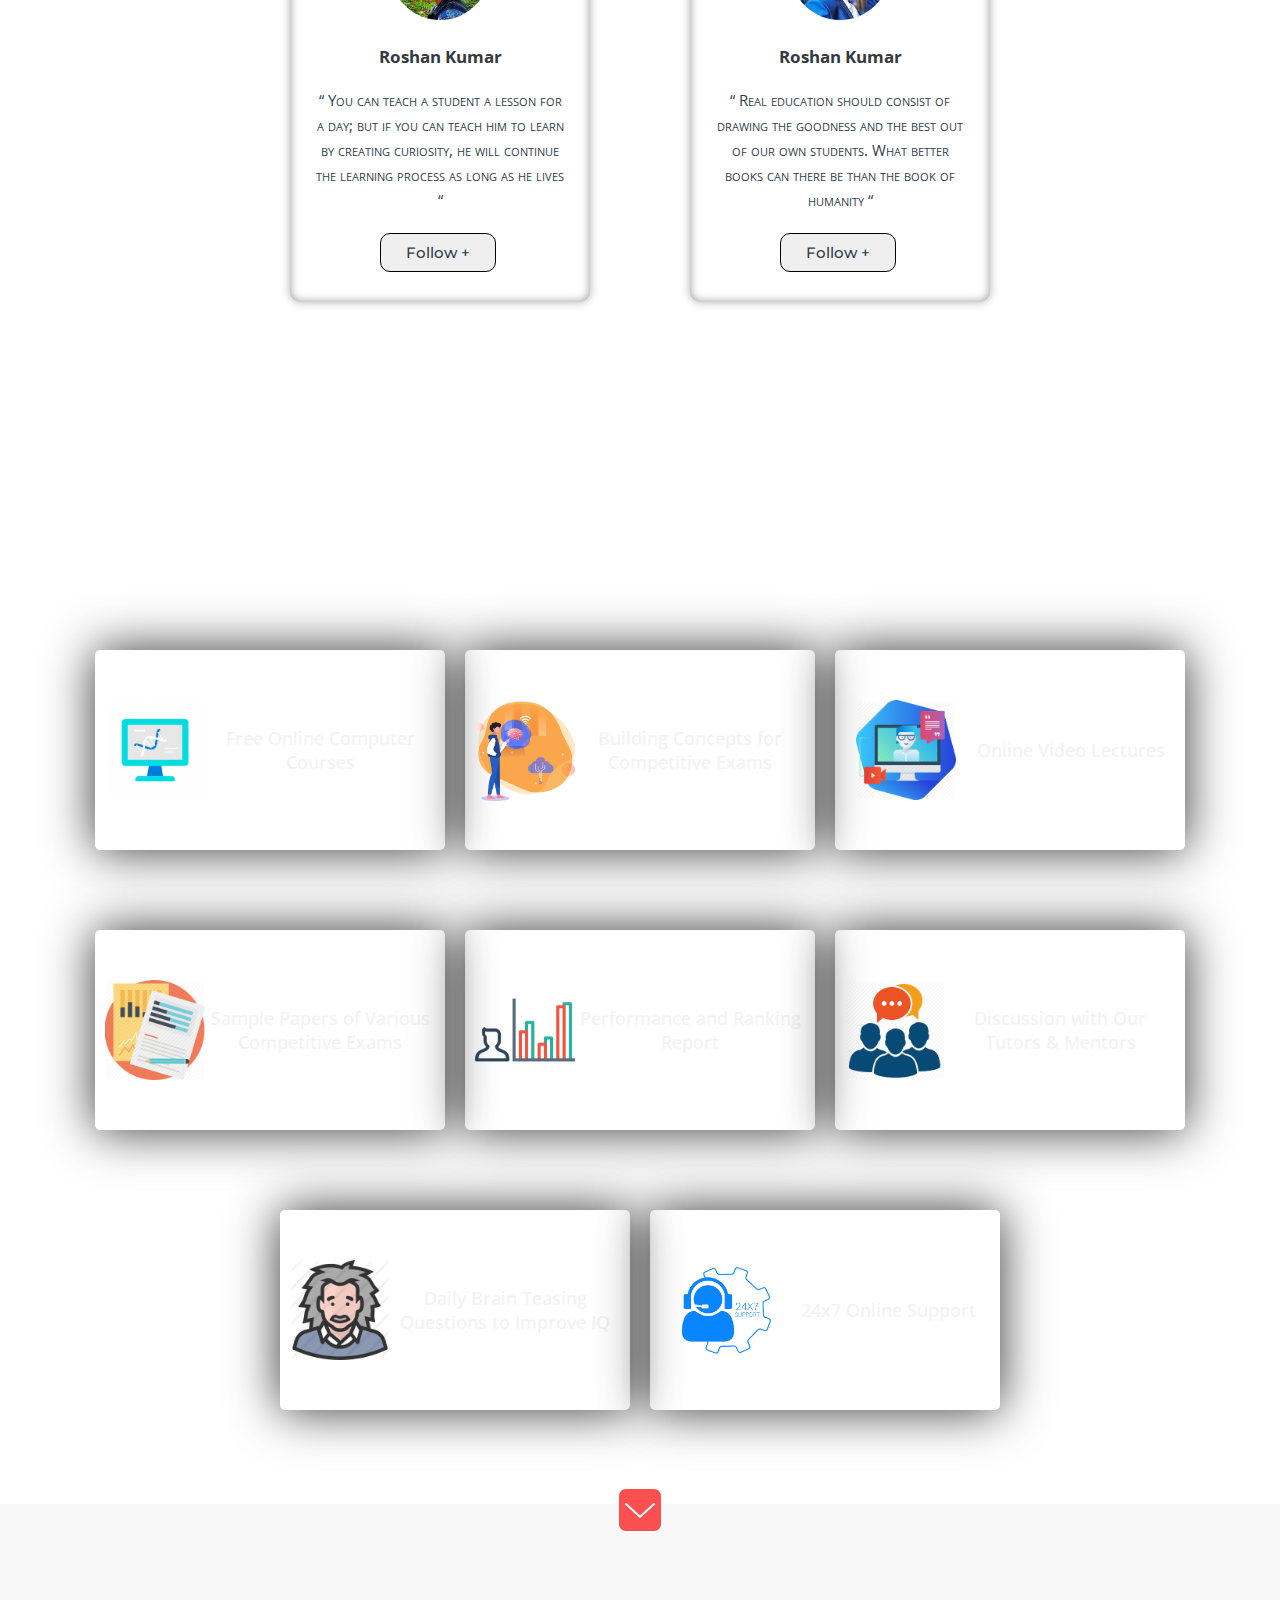
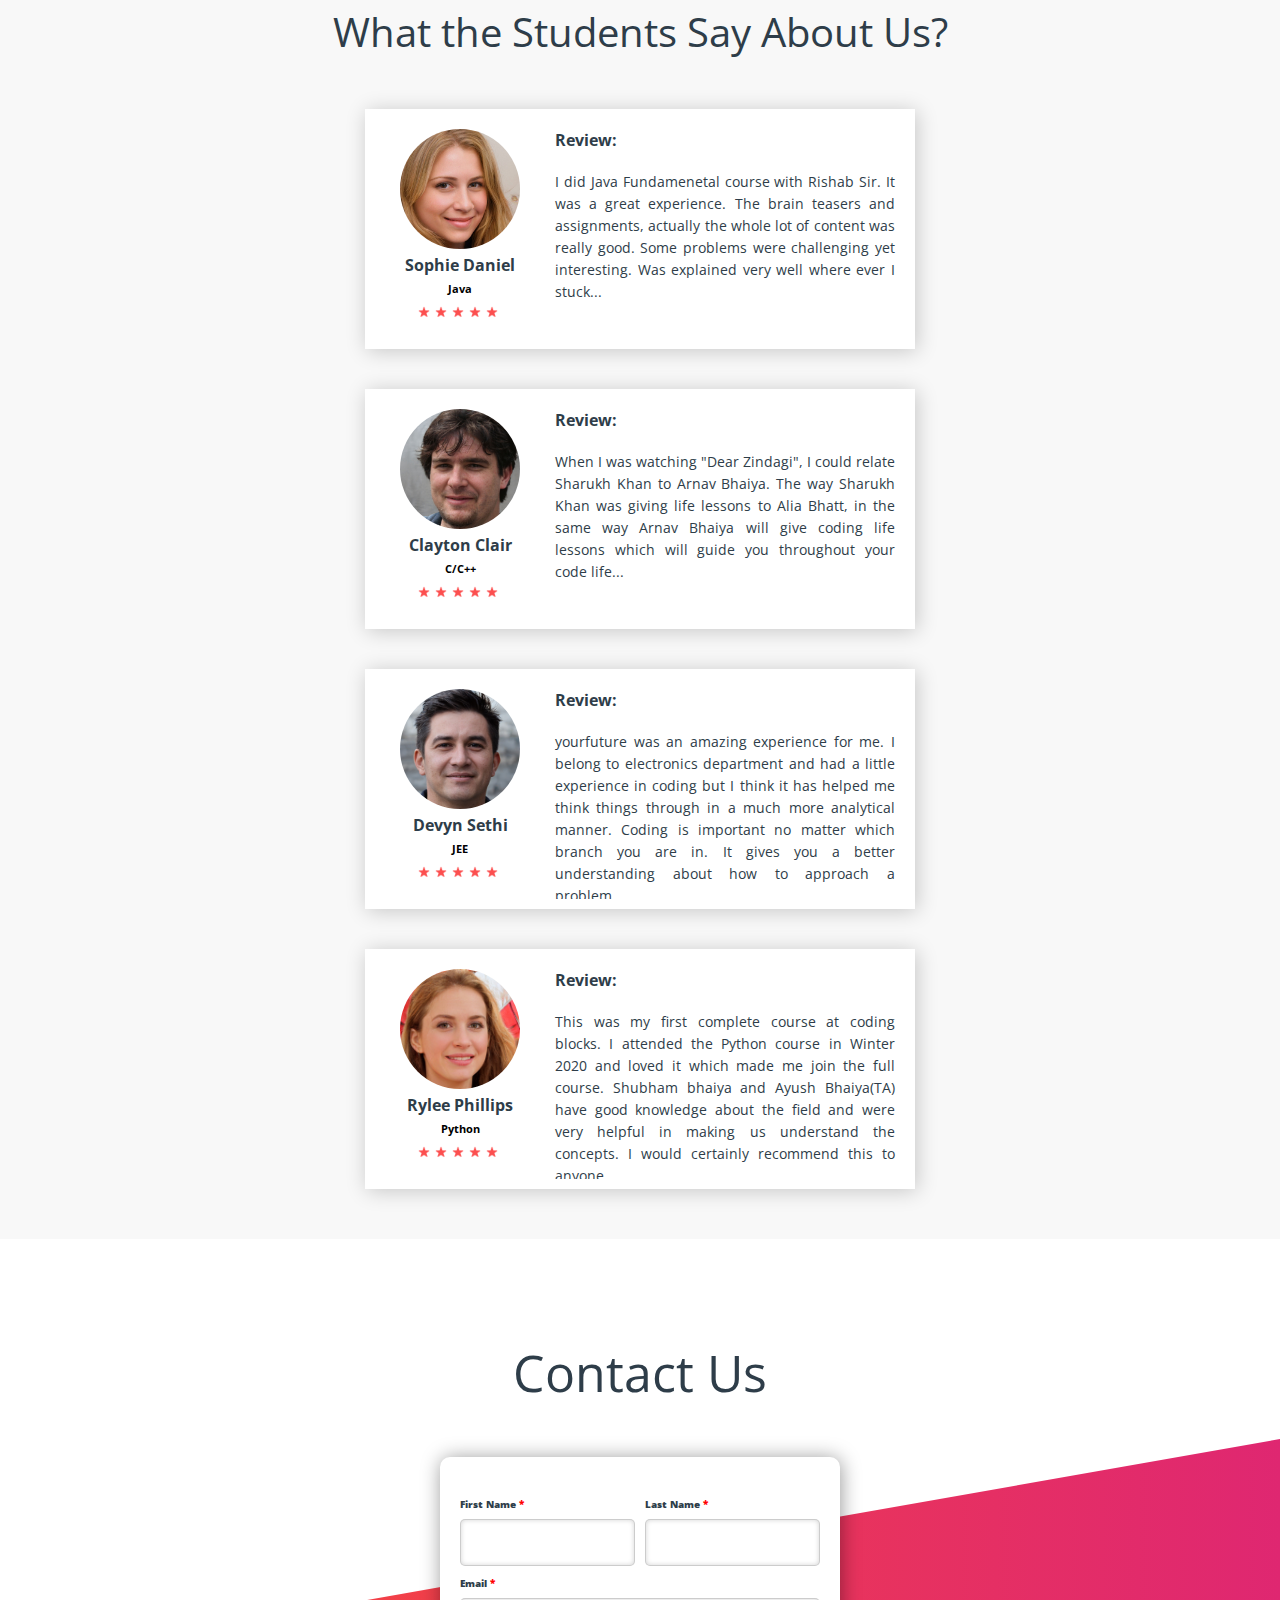
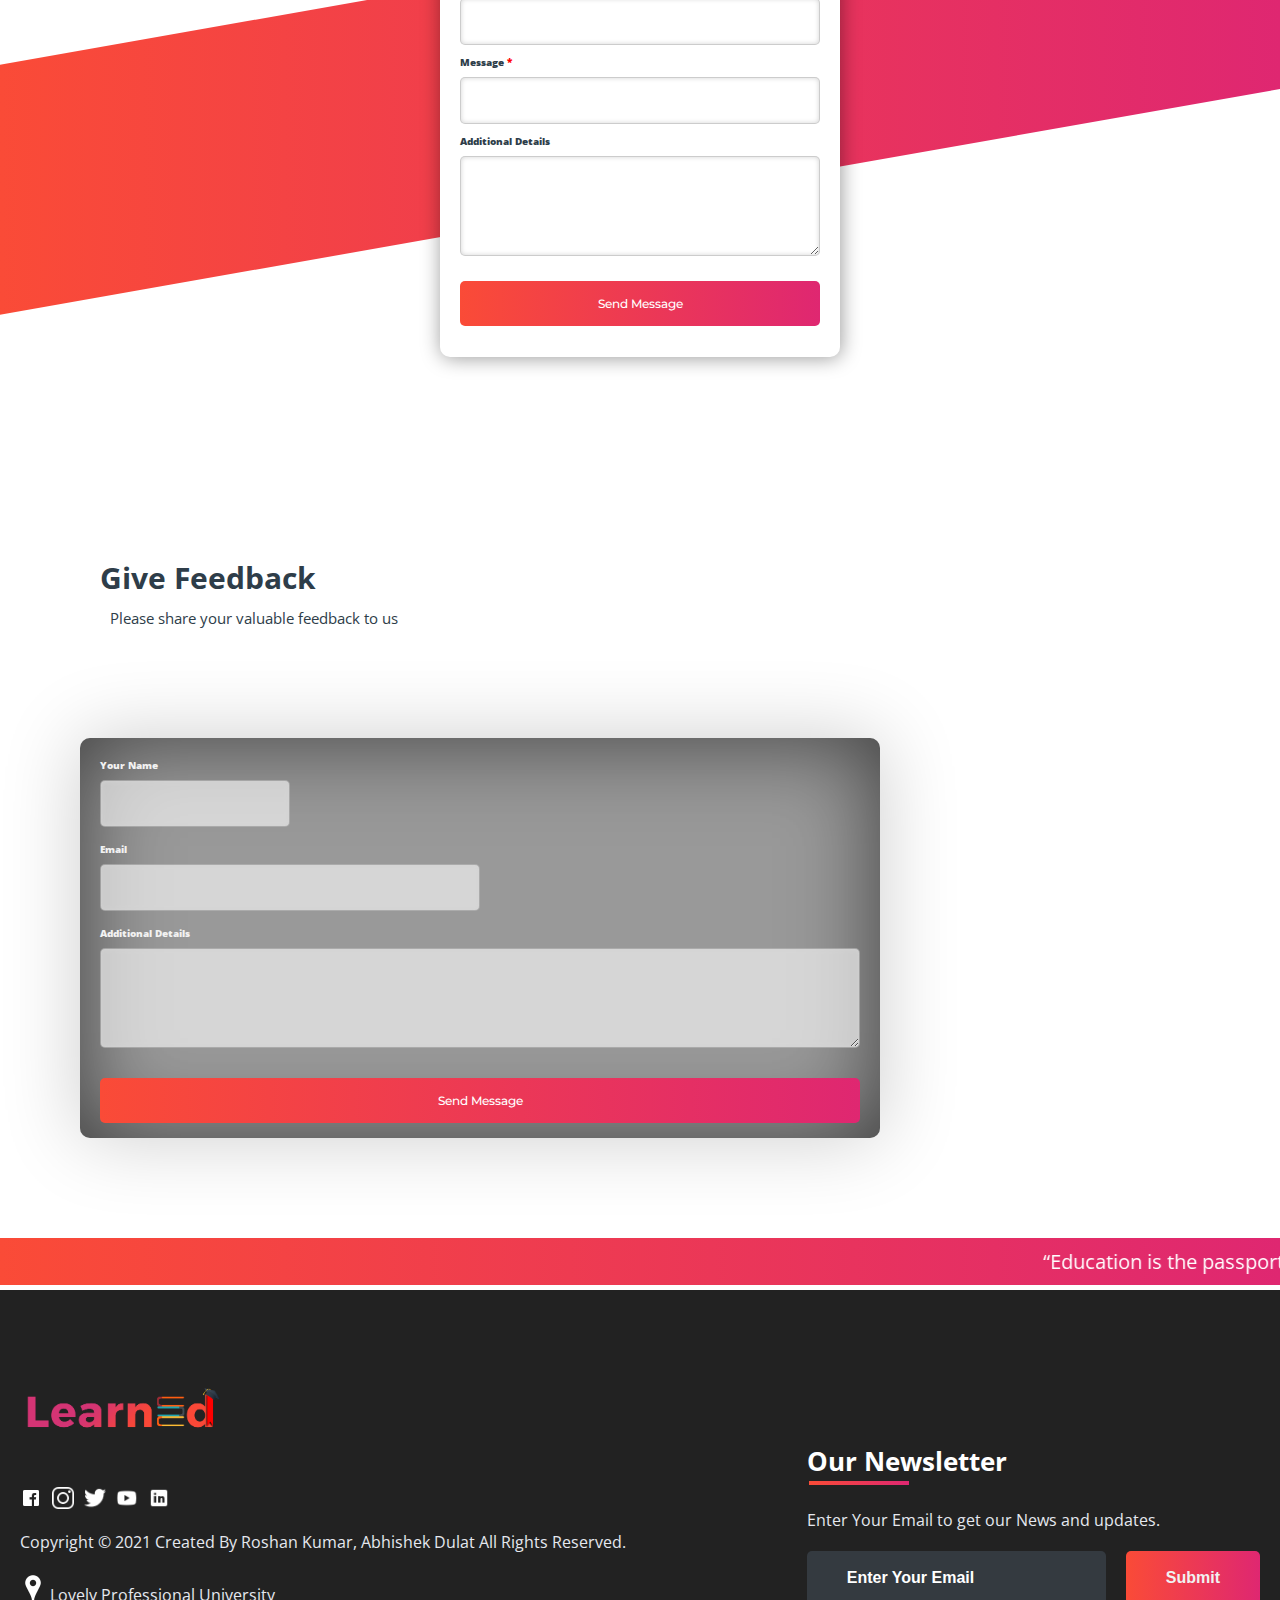
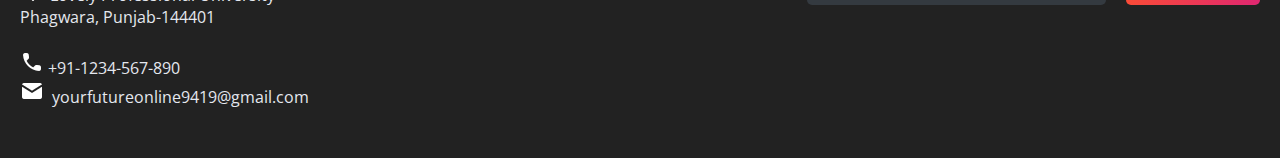
==== commit 97308249: "Name Update to yourfuture" ====
--- a/index.html
+++ b/index.html
@@ -4,7 +4,7 @@
 	<link rel="shortcut icon" type="png" href="images/icon/favicon.png">
 	<meta charset="utf-8">
 	<meta http-equiv="X-UA-Comaptible" content="IE=edge">
-	<title>LearnEd</title>
+	<title>yourfuture</title>
 	<meta name="desciption" content="">
 	<meta name="viewport" content="width=device-width, initial-scale=1">
 	<link rel="stylesheet" type="text/css" href="style.css">
@@ -68,7 +68,7 @@
 
 <!-- Some Popular Subjects -->
 	<div class="title">
-		<span>Popular Subjects on LearnEd</span>
+		<span>Popular Subjects on yourfuture</span>
 	</div>
 	<br><br>
 	<div class="course">
@@ -107,7 +107,7 @@
 		<center><p style="font-size: 50px; padding: 100px; padding-bottom: 40px;">Portfolio</p></center>
 		<div class="content">
 			<p>
-				“Education is the passport to the future, for tomorrow belongs to those who prepare for it today.” “Your attitude, not your aptitude, will determine your altitude.” “If you think education is expensive, try ignorance.” “The only person who is educated is the one who has learned how to learn …and change.”
+				“Education is the passport to the future, for tomorrow belongs to those who prepare for it today.” “Your attitude, not your aptitude, will determine your altitude.” “If you think education is expensive, try ignorance.” “The only person who is educated is the one who has yourfuture how to learn …and change.”
 			</p>
 		</div>
 	</div>
@@ -209,7 +209,7 @@
 			<div class="rev-cont">
 				<p id="title">Review:</p>
 				<p id="content">
-					LearnEd was an amazing experience for me. I belong to electronics department and had a little experience in coding but I think it has helped me think things through in a much more analytical manner. Coding is important no matter which branch you are in. It gives you a better understanding about how to approach a problem...
+					yourfuture was an amazing experience for me. I belong to electronics department and had a little experience in coding but I think it has helped me think things through in a much more analytical manner. Coding is important no matter which branch you are in. It gives you a better understanding about how to approach a problem...
 				</p>
 			</div>
 		</div>
@@ -276,7 +276,7 @@
 	</div>
 
 <!-- Sliding Information -->
-	<marquee style="background: linear-gradient(to right, #FA4B37, #DF2771); margin-top: 50px;" direction="left" onmouseover="this.stop()" onmouseout="this.start()" scrollamount="20"><div class="marqu">“Education is the passport to the future, for tomorrow belongs to those who prepare for it today.” “Your attitude, not your aptitude, will determine your altitude.” “If you think education is expensive, try ignorance.” “The only person who is educated is the one who has learned how to learn …and change.”</div></marquee>
+	<marquee style="background: linear-gradient(to right, #FA4B37, #DF2771); margin-top: 50px;" direction="left" onmouseover="this.stop()" onmouseout="this.start()" scrollamount="20"><div class="marqu">“Education is the passport to the future, for tomorrow belongs to those who prepare for it today.” “Your attitude, not your aptitude, will determine your altitude.” “If you think education is expensive, try ignorance.” “The only person who is educated is the one who has yourfuture how to learn …and change.”</div></marquee>
 
 <!-- FOOTER -->
 	<footer>
@@ -293,7 +293,7 @@
 				</div><br><br>
 				<p class="rights-text">Copyright © 2021 Created By Roshan Kumar, Abhishek Dulat All Rights Reserved.</p>
 				<br><p><img src="images/icon/location.png"> Lovely Professional University<br>Phagwara, Punjab-144401</p><br>
-				<p><img src="images/icon/phone.png"> +91-1234-567-890<br><img src="images/icon/mail.png">&nbsp; learnedonline9419@gmail.com</p>
+				<p><img src="images/icon/phone.png"> +91-1234-567-890<br><img src="images/icon/mail.png">&nbsp; yourfutureonline9419@gmail.com</p>
 			</div>
 			<div class="right-col">
 				<h1 style="color: #fff">Our Newsletter</h1>
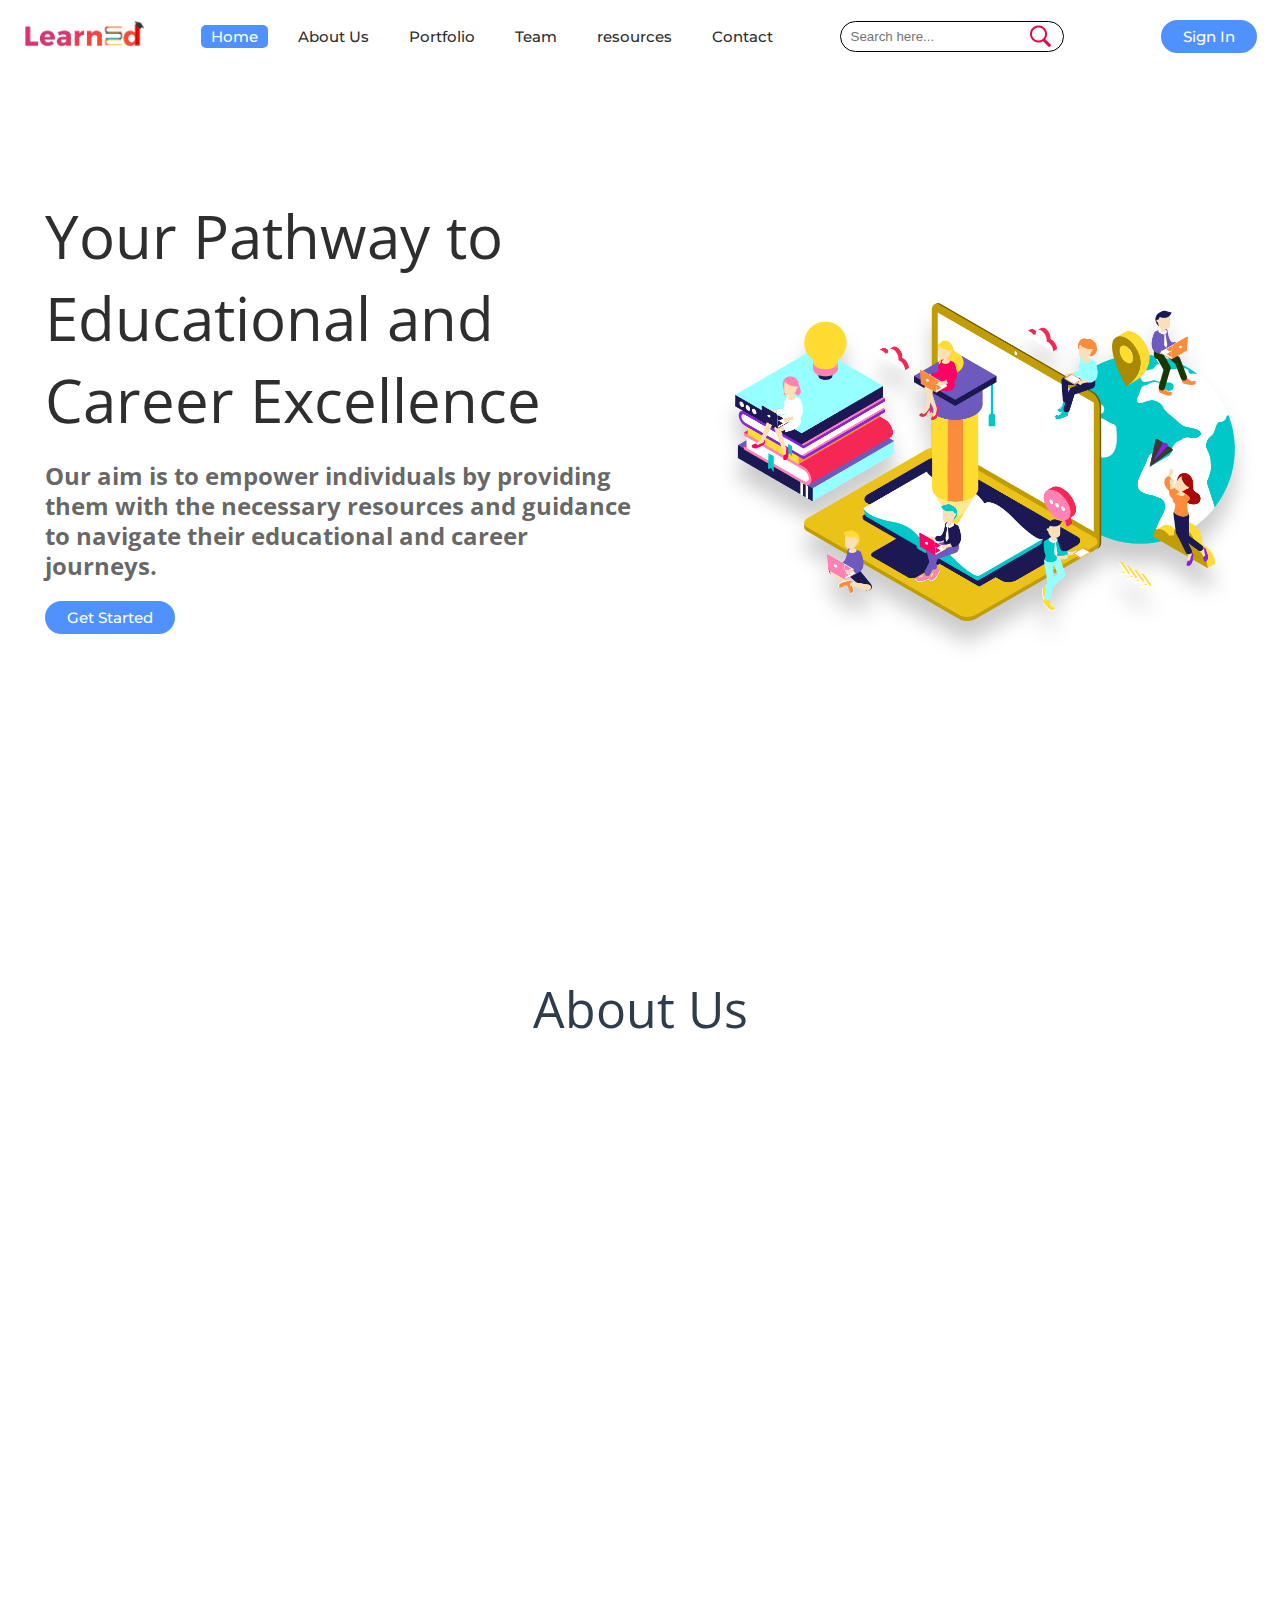
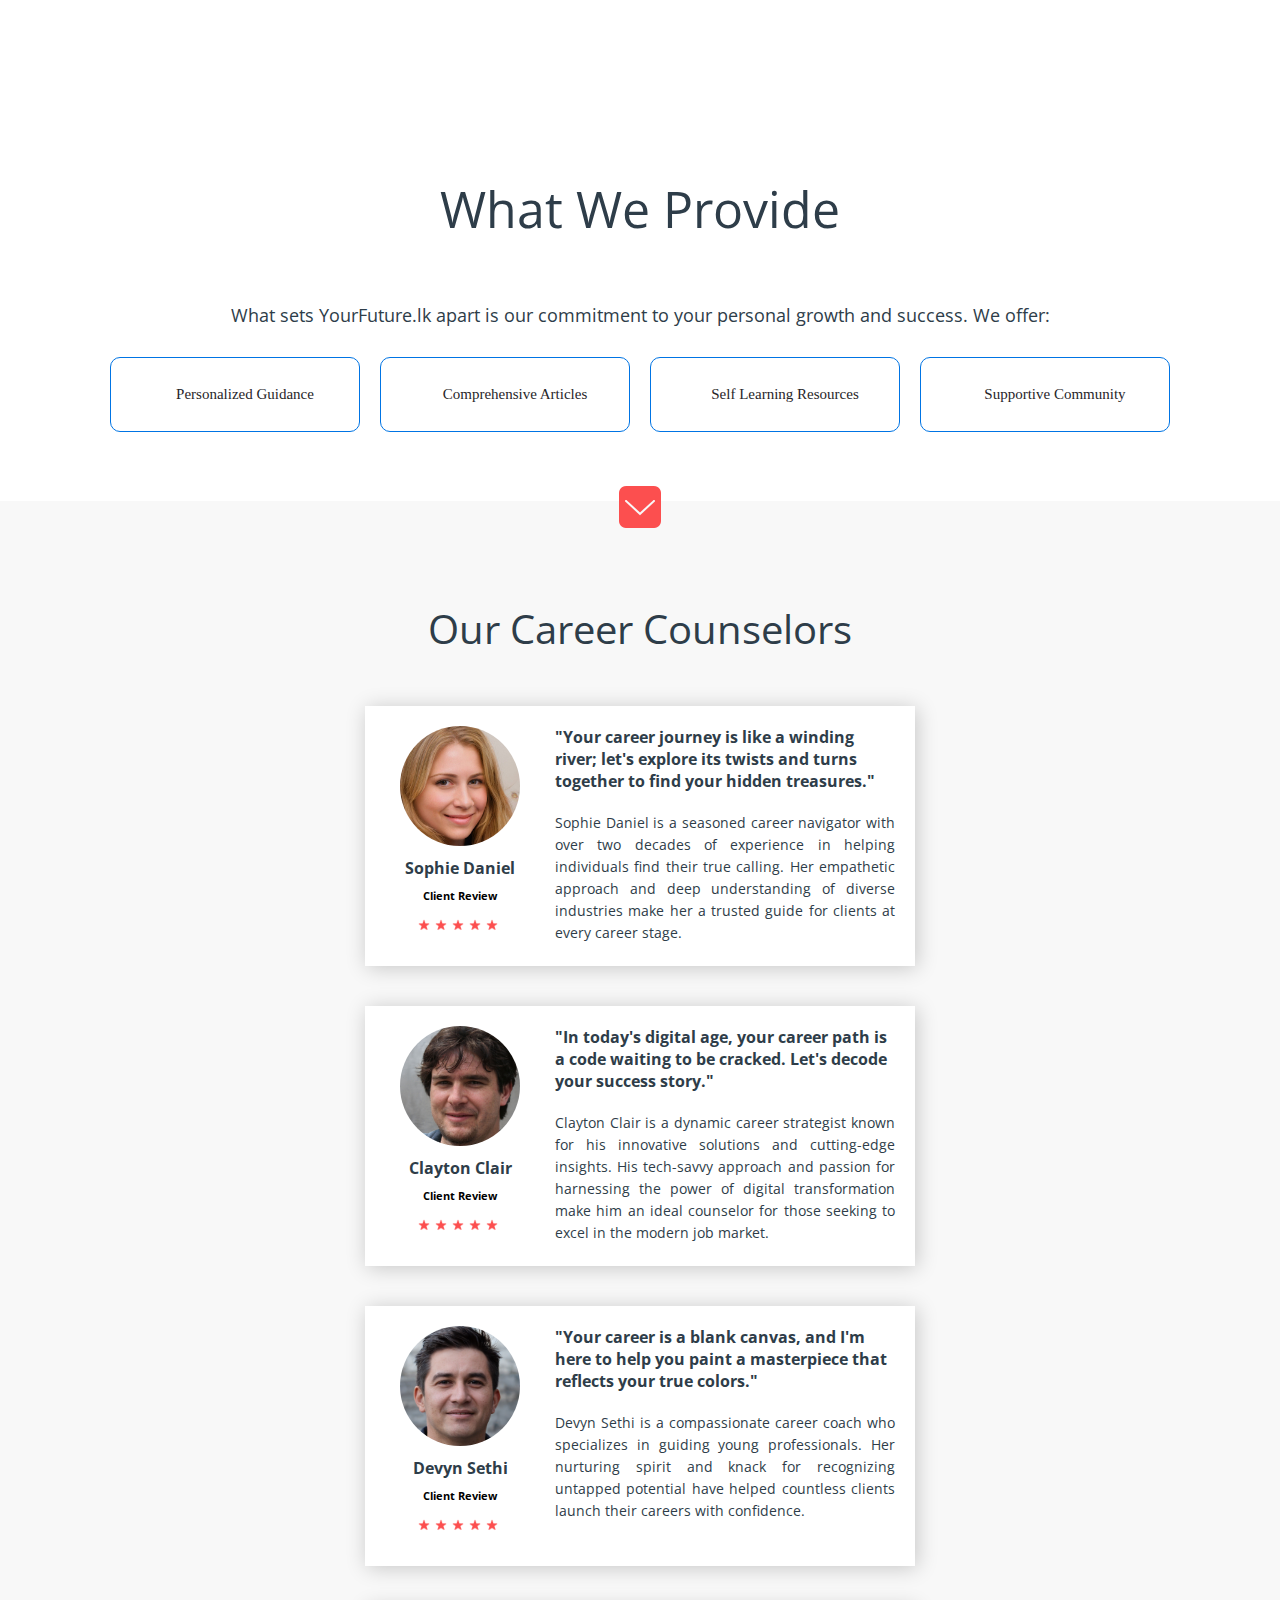
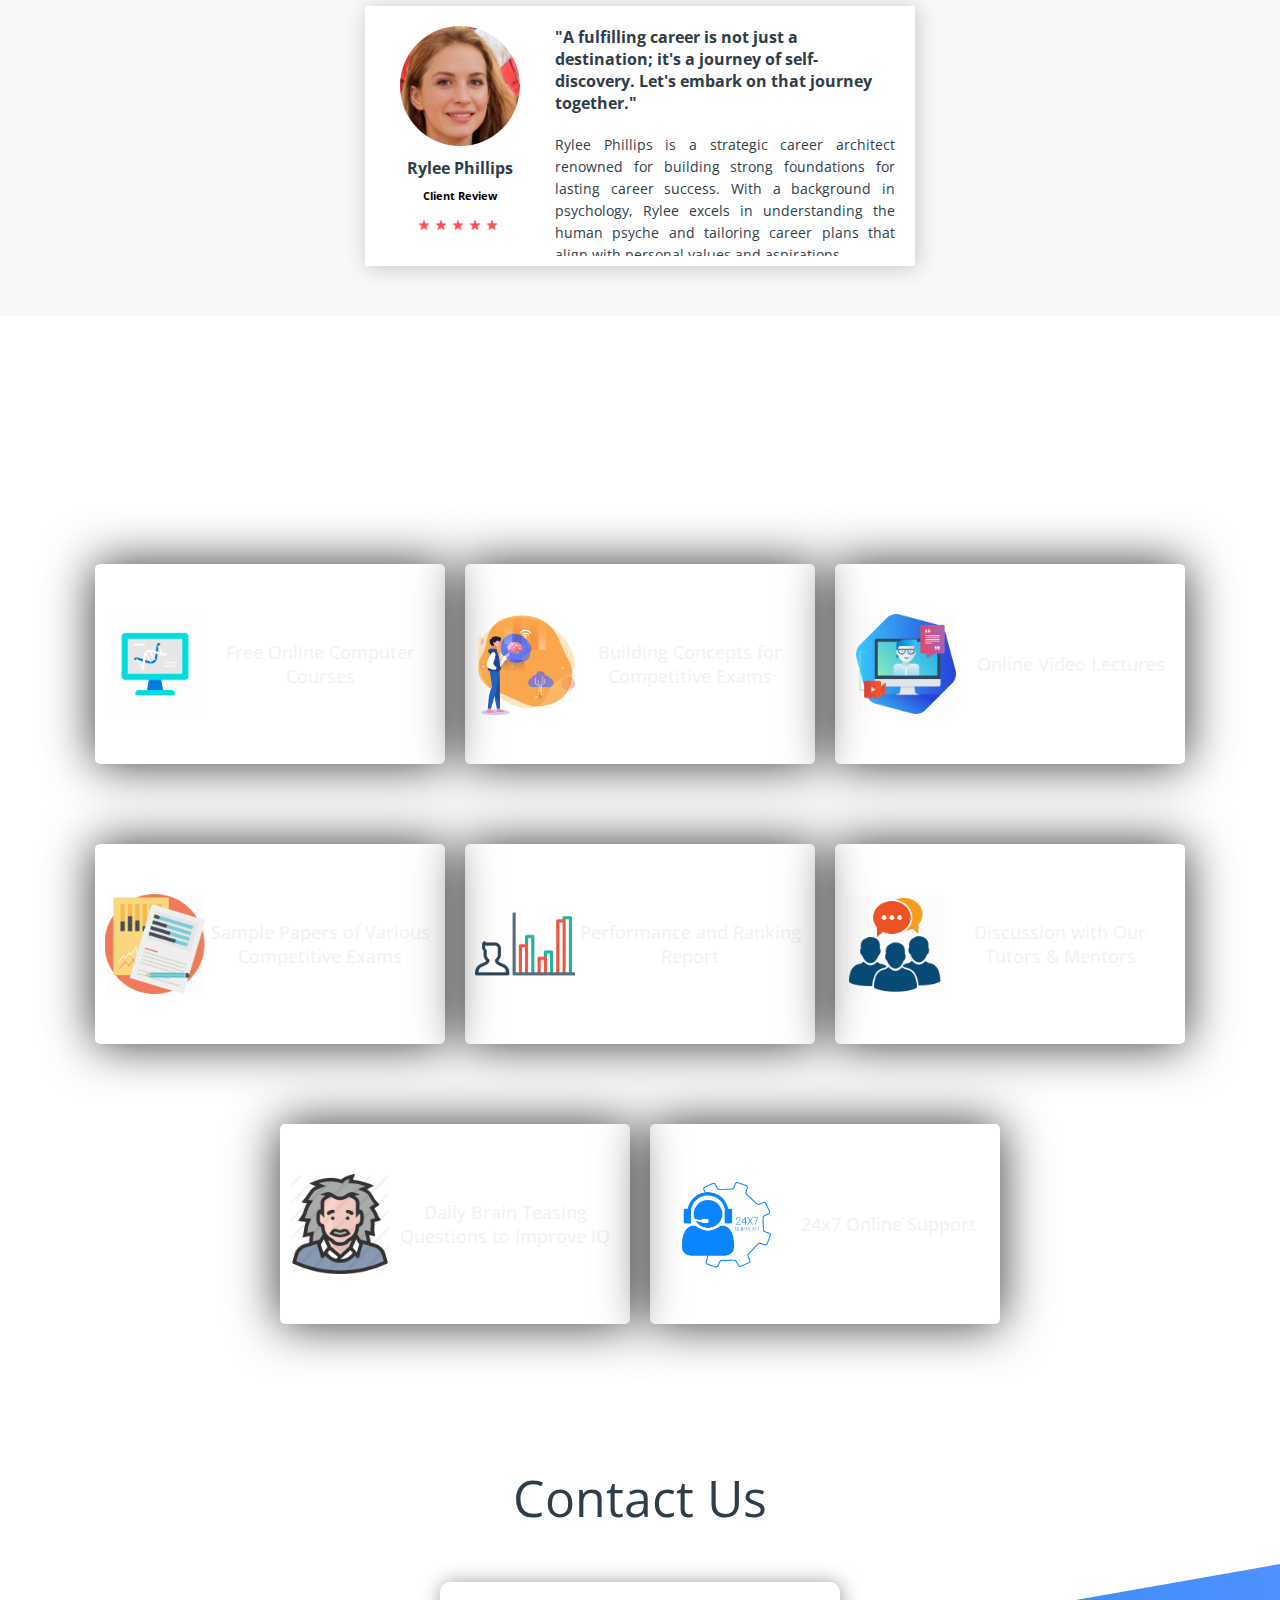
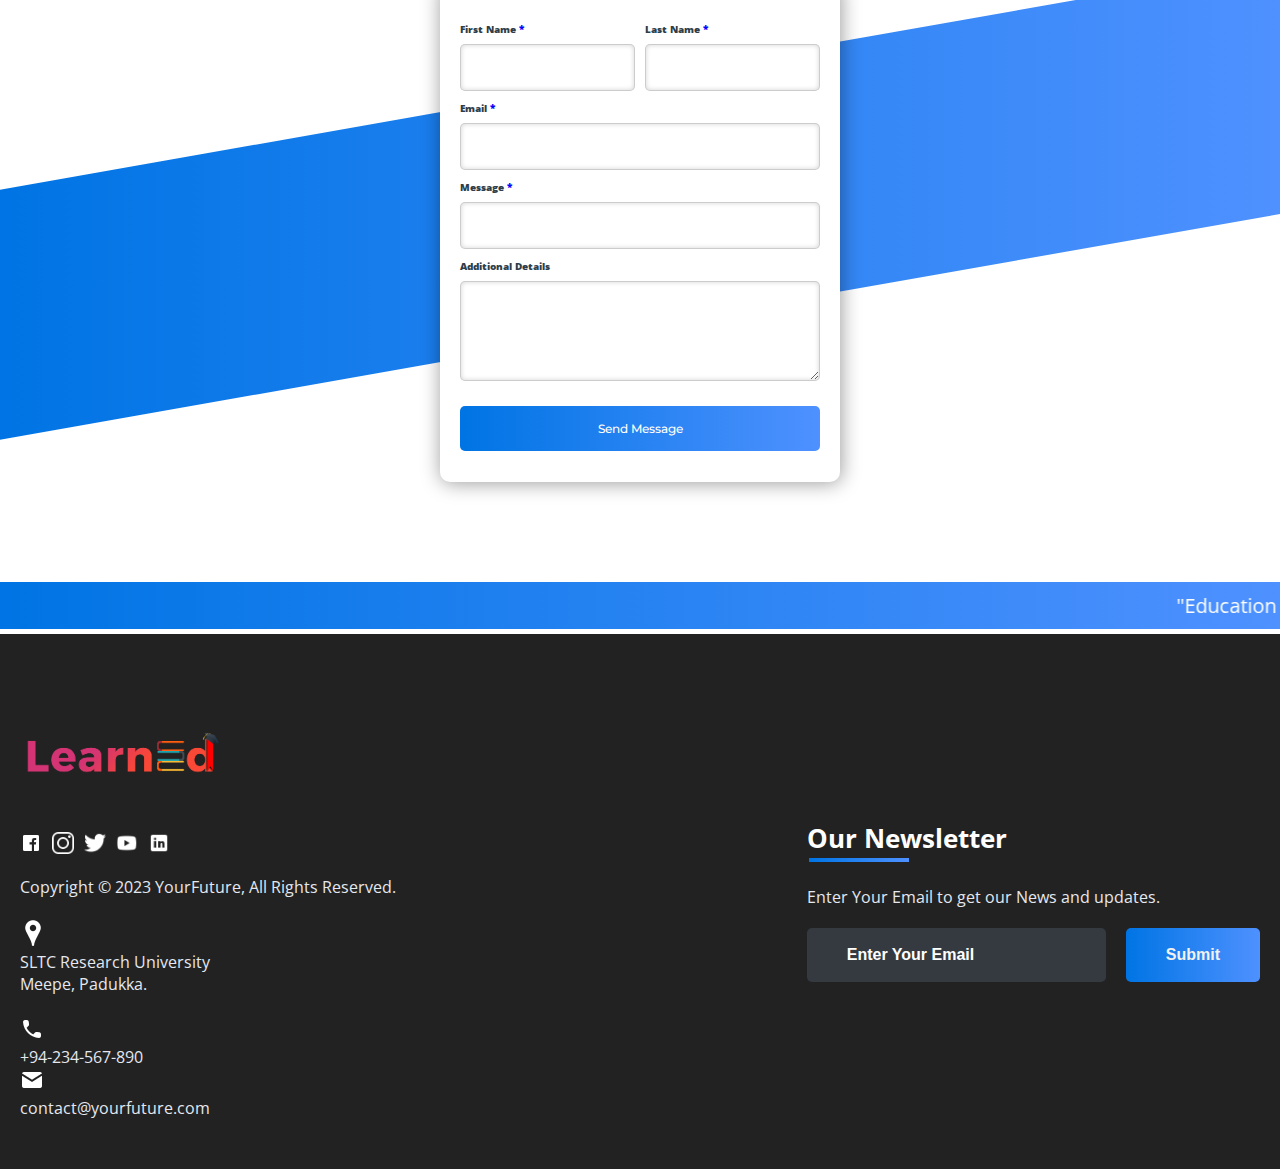
==== commit 8e9af862: "corrections" ====
--- a/index.html
+++ b/index.html
@@ -4,7 +4,7 @@
 	<link rel="shortcut icon" type="png" href="images/icon/favicon.png">
 	<meta charset="utf-8">
 	<meta http-equiv="X-UA-Comaptible" content="IE=edge">
-	<title>yourfuture</title>
+	<title>YourFutureLK</title>
 	<meta name="desciption" content="">
 	<meta name="viewport" content="width=device-width, initial-scale=1">
 	<link rel="stylesheet" type="text/css" href="style.css">
@@ -27,21 +27,22 @@
 			<div class="logo"><img src="images/icon/logo.png" alt="logo"></div>
 			<ul>
 				<li><a class="active" href="">Home</a></li>
+				<li><a href="#about_section">About Us</a></li>
 				<li><a href="#portfolio_section">Portfolio</a></li>
 				<li><a href="#team_section">Team</a></li>
-				<li><a href="#services_section">Services</a></li>
+				<li><a href="#resources_section">resources</a></li>
 				<li><a href="#contactus_section">Contact</a></li>
 			</ul>
 			<div class="srch"><input type="text" class="search" placeholder="Search here..."><img src="images/icon/search.png" alt="search" onclick=slide()></div>
-			<a class="get-started" href="login.html">Get Started</a>
+			<a class="get-started" href="login.html">Sign In</a>
 			<img src="images/icon/menu.png" class="menu" onclick="sideMenu(0)" alt="menu">
 		</nav>
 		<div class="head-container">
 			<div class="quote">
-				<p>The beautiful thing about learning is that nobody can take it away from you</p>
-				<h5>Education is the process of facilitating learning, or the acquisition of knowledge, skills, values, beliefs, and habits. Educational methods include teaching, training, storytelling, discussion and directed research!</h5>
-				<div class="play">
-					<img src="images/icon/play.png" alt="play"><span><a href="https://www.youtube.com/watch?v=KFyrgDO1WXk" target="_blank">Watch Now</a></span>
+				<p>Your Pathway to Educational and Career Excellence</p>
+				<h2>Our aim is to empower individuals by providing them with the necessary resources and guidance to navigate their educational and career journeys. </h2>
+				<div>
+					<a class="q-btn" href="login.html">Get Started</a>
 				</div>
 			</div>
 			<div class="svg-image">
@@ -50,53 +51,29 @@
 		</div>
 		<div class="side-menu" id="side-menu">
 			<div class="close" onclick="sideMenu(1)"><img src="images/icon/close.png" alt=""></div>
-			<div class="user">
-				<img src="images/creator/roshan.jpeg" alt="Username">
-				<p>roshank9419</p>
-			</div>
 			<ul>
-				<li><a href="#about_section">About</a></li>
+				<li><a href="#about_section">About Us</a></li>
 				<li><a href="#portfolio_section">Portfolio</a></li>
 				<li><a href="#team_section">Team</a></li>
-				<li><a href="#services_section">Services</a></li>
+				<li><a href="#resources_section">resources</a></li>
 				<li><a href="#contactus_section">Contact</a></li>
 				<li><a href="#feedBACK">Feedback</a></li>
 			</ul>
 		</div>
 	</header>
-
-
-<!-- Some Popular Subjects -->
-	<div class="title">
-		<span>Popular Subjects on yourfuture</span>
-	</div>
-	<br><br>
-	<div class="course">
-		<center><div class="cbox">
-		<div class="det"><a href="subjects/jee.html"><img src="images/courses/book.png">JEE Preparation</a></div>
-		<div class="det"><a href="subjects/gate.html"><img src="images/courses/d1.png">GATE Preparation</a></div>
-		<div class="det"><a href="subjects/jee.html#sample_papers"><img src="images/courses/paper.png">Sample Papers</a></div>
-		<div class="det"><a href="subjects/quiz.html"><img src="images/courses/d1.png">Daily Quiz</a></div>
-		</div></center>
-		<div class="cbox">
-		<div class="det"><a href="subjects/computer_courses.html"><img src="images/courses/computer.png">Computer Courses</a></div>
-		<div class="det"><a href="subjects/computer_courses.html#data"><img src="images/courses/data.png">Data Structures</a></div>
-		<div class="det"><a href="subjects/computer_courses.html#algo"><img src="images/courses/algo.png">Algorithm</a></div>
-		<div class="det det-last"><a href="subjects/computer_courses.html#projects"><img src="images/courses/projects.png">Projects</a></div>
-		</div>
-	</div>
-
 	
 <!-- ABOUT -->
 	<div class="diffSection" id="about_section">
-		<center><p style="font-size: 50px; padding: 100px">About</p></center>
+		<center><p style="font-size: 50px; padding: 100px">About Us</p></center>
 		<div class="about-content">
 				<div class="side-image">
 					<img class="sideImage" src="images/extra/e3.jpg">
 				</div>
 				<div class="side-text">
-					<h2>What you think about us ?</h2>
-					<p>Education is the process of facilitating learning, or the acquisition of knowledge, skills, values, beliefs, and habits. Educational methods include teaching, training, storytelling, discussion and directed research.<br> Educational website can include websites that have games, videos or topic related resources that act as tools to enhance learning and supplement classroom teaching. These websites help make the process of learning entertaining and attractive to the student, especially in today's age. <br>Using HTML(HyperText Markup Language), CSS(Cascading Style Sheet), JavaScript, we can make learning more easier and in a interesting way.</p>
+					<h2>Who We Are ?</h2>
+					<p>At YourFuture.lk, we are dedicated to empowering individuals on their educational and career journeys. Our mission is to provide you with the essential resources and guidance you need to navigate the path toward your desired future. Whether you're a student exploring educational opportunities or a professional looking to advance your career, YourFuture.lk is here to support you every step of the way.</p>
+					<h2>Our Vision</h2>
+					<p>We envision a future where individuals have easy access to the information and support they need to make informed decisions about their education and career. With a user-friendly interface and a wealth of valuable information, YourFuture.lk strives to become your preferred platform for shaping your future and achieving success.</p>
 				</div>
 		</div>
 	</div>
@@ -104,129 +81,100 @@
 
 <!-- PORTFOLIO -->
 	<div class="diffSection" id="portfolio_section">
-		<center><p style="font-size: 50px; padding: 100px; padding-bottom: 40px;">Portfolio</p></center>
+		<center><p style="font-size: 50px; padding: 100px; padding-bottom: 40px;">What We Provide</p></center>
 		<div class="content">
 			<p>
-				“Education is the passport to the future, for tomorrow belongs to those who prepare for it today.” “Your attitude, not your aptitude, will determine your altitude.” “If you think education is expensive, try ignorance.” “The only person who is educated is the one who has yourfuture how to learn …and change.”
+				What sets YourFuture.lk apart is our commitment to your personal growth and success. We offer:
 			</p>
 		</div>
 	</div>
-	<div class="extra">
-		<p>We're increasing this data every year</p>
-		<div class="smbox">
-		<span><center><div class="data">154</div><div class="det">Enrolled Students</div></center></span>
-		<span><center><div class="data">62</div><div class="det">Total Courses</div></center></span>
-		<span><center><div class="data">56</div><div class="det">Placed Students</div></center></span>
-		<span><center><div class="data">27</div><div class="det">Total Projects</div></center></span>
-		</div>
-	</div>
-
-
-<!-- TEAM -->
-	<div class="diffSection" id="team_section">
-		<center><p style="font-size: 50px; padding-top: 100px; padding-bottom: 60px;">We're the Creators</p></center>
-		<div class="totalcard">
-			<div class="card">
-				<center><img src="images/creator/roshan1.jpeg"></center>
-				<center><div class="card-title">Roshan Kumar</div>
-				<div id="detail">
-					<p>“ You can teach a student a lesson for a day; but if you can teach him to learn by creating curiosity, he will continue the learning process as long as he lives “</p>
-					<div class="duty"></div>
-					<a href="https://www.linkedin.com/in/roshan-kumar-a18b76179/" target="_blank"><button class="btn-roshan">Follow +</button></a>
-				</div>
-				</center>
-			</div>
-			<div class="card">
-				<center><img src="images/creator/roshan2.jpeg"></center>
-				<center><div class="card-title">Roshan Kumar</div>
-				<div id="detail">
-					<p>“ Real education should consist of drawing the goodness and the best out of our own students. What better books can there be than the book of humanity “</p>
-					<div class="duty"></div>
-					<a href="https://www.linkedin.com/in/roshan-kumar-a18b76179/" target="_blank"><button class="btn-akhil">Follow +</button></a>
-				</div>
-				</center>
-			</div>
-		</div>
-	</div>
-
-
-<!-- SERVICES -->
-	<div class="service-swipe">
-		<div class="diffSection" id="services_section">
-		<center><p style="font-size: 50px; padding: 100px; padding-bottom: 40px; color: #fff;">Services</p></center>
-		</div>
-		<a href="subjects/computer_courses.html"><div class="s-card"><img src="images/icon/computer-courses.png"><p>Free Online Computer Courses</p></div></a>
-		<a href="subjects/jee.html"><div class="s-card"><img src="images/icon/brainbooster.png"><p>Building Concepts for Competitive Exams</p></div></a>
-		<a href="#"><div class="s-card"><img src="images/icon/online-tutorials.png"><p>Online Video Lectures</p></div></a>
-		<a href="subjects/jee.html#sample_papers"><div class="s-card"><img src="images/icon/papers.jpg"><p>Sample Papers of Various Competitive Exams</p></div></a>
-		<a href="#"><div class="s-card"><img src="images/icon/p3.png"><p>Performance and Ranking Report</p></div></a>
-		<a href="#contactus_section"><div class="s-card"><img src="images/icon/discussion.png"><p>Discussion with Our Tutors & Mentors</p></div></a>
-		<a href="subjects/quiz.html"><div class="s-card"><img src="images/icon/q1.png"><p>Daily Brain Teasing Questions to Improve IQ</p></div></a>
-		<a href="#contactus_section"><div class="s-card"><img src="images/icon/help.png"><p>24x7 Online Support</p></div></a>
-	</div>
-
-<!-- Reviews by Students -->
+	<div class="course">
+		<center><div class="cbox">
+		<div class="det"><a href=""><img src="">Personalized Guidance</a></div>
+		<div class="det"><a href=""><img src="">Comprehensive Articles</a></div>
+		<div class="det"><a href=""><img src="">Self Learning Resources</a></div>
+		<div class="det"><a href="https://www.reddit.com/r/YourFutureLK/"><img src="">Supportive Community</a></div>
+
+		</div></center>
+	</div>
+
+<!-- Counselors -->
 <div id="makeitfull">
 	<a href="#review_section"><img src="images/icon/makeitfull.png"></a>
 </div>
 <div class="review">
 	<div class="diffSection" id="review_section">
-		<center><p style="font-size: 40px; padding: 100px; padding-bottom: 40px; color: #2E3D49;">What the Students Say About Us?</p></center>
+		<center><p style="font-size: 40px; padding: 100px; padding-bottom: 40px; color: #2E3D49;">Our Career Counselors</p></center>
 	</div>
 	<div class="rev-container">
 		<div class="rev-card">
 			<div class="identity">
 				<img src="images/creator/humanNotExist1.jpg"><p>Sophie Daniel</p>
-				<h6>Java</h6>
-				<div class="rating"><img src="images/icon/star.png"><img src="images/icon/star.png"><img src="images/icon/star.png"><img src="images/icon/star.png"><img src="images/icon/star.png"></div>
-			</div>
-			<div class="rev-cont">
-				<p id="title">Review:</p>
-				<p id="content">
-					I did Java Fundamenetal course with Rishab Sir. It was a great experience. The brain teasers and assignments, actually the whole lot of content was really good. Some problems were challenging yet interesting. Was explained very well where ever I stuck...
+				<h6>Client Review</h6>
+				<div class="rating"><img src="images/icon/star.png"><img src="images/icon/star.png"><img src="images/icon/star.png"><img src="images/icon/star.png"><img src="images/icon/star.png"></div>
+			</div>
+			<div class="rev-cont">
+				<p id="title">"Your career journey is like a winding river; let's explore its twists and turns together to find your hidden treasures."</p>
+				<p id="content">
+					Sophie Daniel is a seasoned career navigator with over two decades of experience in helping individuals find their true calling. Her empathetic approach and deep understanding of diverse industries make her a trusted guide for clients at every career stage.
 				</p>
 			</div>
 		</div>
 		<div class="rev-card">
 			<div class="identity">
 				<img src="images/creator/humanNotExist2.jpg"><p>Clayton Clair</p>
-				<h6>C/C++</h6>
-				<div class="rating"><img src="images/icon/star.png"><img src="images/icon/star.png"><img src="images/icon/star.png"><img src="images/icon/star.png"><img src="images/icon/star.png"></div>
-			</div>
-			<div class="rev-cont">
-				<p id="title">Review:</p>
-				<p id="content">
-					When I was watching "Dear Zindagi", I could relate Sharukh Khan to Arnav Bhaiya. The way Sharukh Khan was giving life lessons to Alia Bhatt, in the same way Arnav Bhaiya will give coding life lessons which will guide you throughout your code life...
+				<h6>Client Review</h6>
+				<div class="rating"><img src="images/icon/star.png"><img src="images/icon/star.png"><img src="images/icon/star.png"><img src="images/icon/star.png"><img src="images/icon/star.png"></div>
+			</div>
+			<div class="rev-cont">
+				<p id="title"> "In today's digital age, your career path is a code waiting to be cracked. Let's decode your success story."</p>
+				<p id="content">
+					Clayton Clair is a dynamic career strategist known for his innovative solutions and cutting-edge insights. His tech-savvy approach and passion for harnessing the power of digital transformation make him an ideal counselor for those seeking to excel in the modern job market.
 				</p>
 			</div>
 		</div>
 		<div class="rev-card">
 			<div class="identity">
 				<img src="images/creator/humanNotExist3.jpg"><p>Devyn Sethi</p>
-				<h6>JEE</h6>
-				<div class="rating"><img src="images/icon/star.png"><img src="images/icon/star.png"><img src="images/icon/star.png"><img src="images/icon/star.png"><img src="images/icon/star.png"></div>
-			</div>
-			<div class="rev-cont">
-				<p id="title">Review:</p>
-				<p id="content">
-					yourfuture was an amazing experience for me. I belong to electronics department and had a little experience in coding but I think it has helped me think things through in a much more analytical manner. Coding is important no matter which branch you are in. It gives you a better understanding about how to approach a problem...
+				<h6>Client Review</h6>
+				<div class="rating"><img src="images/icon/star.png"><img src="images/icon/star.png"><img src="images/icon/star.png"><img src="images/icon/star.png"><img src="images/icon/star.png"></div>
+			</div>
+			<div class="rev-cont">
+				<p id="title"> "Your career is a blank canvas, and I'm here to help you paint a masterpiece that reflects your true colors."</p>
+				<p id="content">
+					Devyn Sethi is a compassionate career coach who specializes in guiding young professionals. Her nurturing spirit and knack for recognizing untapped potential have helped countless clients launch their careers with confidence.
 				</p>
 			</div>
 		</div>
 		<div class="rev-card">
 			<div class="identity">
 				<img src="images/creator/humanNotExist4.jpg"><p>Rylee Phillips</p>
-				<h6>Python</h6>
-				<div class="rating"><img src="images/icon/star.png"><img src="images/icon/star.png"><img src="images/icon/star.png"><img src="images/icon/star.png"><img src="images/icon/star.png"></div>
-			</div>
-			<div class="rev-cont">
-				<p id="title">Review:</p>
-				<p id="content">
-					This was my first complete course at coding blocks. I attended the Python course in Winter 2020 and loved it which made me join the full course. Shubham bhaiya and Ayush Bhaiya(TA) have good knowledge about the field and were very helpful in making us understand the concepts. I would certainly recommend this to anyone...
-				</p>
-			</div>
-		</div>
-	</div>
+				<h6>Client Review</h6>
+				<div class="rating"><img src="images/icon/star.png"><img src="images/icon/star.png"><img src="images/icon/star.png"><img src="images/icon/star.png"><img src="images/icon/star.png"></div>
+			</div>
+			<div class="rev-cont">
+				<p id="title">"A fulfilling career is not just a destination; it's a journey of self-discovery. Let's embark on that journey together."</p>
+				<p id="content">
+					Rylee Phillips is a strategic career architect renowned for building strong foundations for lasting career success. With a background in psychology, Rylee excels in understanding the human psyche and tailoring career plans that align with personal values and aspirations.
+				</p>
+			</div>
+		</div>
+	</div>
+</div>
+
+<!-- resources -->
+<div class="service-swipe">
+	<div class="diffSection" id="resources_section">
+	<center><p style="font-size: 50px; padding: 100px; padding-bottom: 40px; color: #fff;">Self Learning Resources</p></center>
+	</div>
+	<a href="subjects/computer_courses.html"><div class="s-card"><img src="images/icon/computer-courses.png"><p>Free Online Computer Courses</p></div></a>
+	<a href="subjects/jee.html"><div class="s-card"><img src="images/icon/brainbooster.png"><p>Building Concepts for Competitive Exams</p></div></a>
+	<a href="#"><div class="s-card"><img src="images/icon/online-tutorials.png"><p>Online Video Lectures</p></div></a>
+	<a href="subjects/jee.html#sample_papers"><div class="s-card"><img src="images/icon/papers.jpg"><p>Sample Papers of Various Competitive Exams</p></div></a>
+	<a href="#"><div class="s-card"><img src="images/icon/p3.png"><p>Performance and Ranking Report</p></div></a>
+	<a href="#contactus_section"><div class="s-card"><img src="images/icon/discussion.png"><p>Discussion with Our Tutors & Mentors</p></div></a>
+	<a href="subjects/quiz.html"><div class="s-card"><img src="images/icon/q1.png"><p>Daily Brain Teasing Questions to Improve IQ</p></div></a>
+	<a href="#contactus_section"><div class="s-card"><img src="images/icon/help.png"><p>24x7 Online Support</p></div></a>
 </div>
 
 <!-- CONTACT US -->
@@ -252,31 +200,8 @@
 		</div>
 	</div>
 
-
-<!-- FEEDBACK -->
-	<div class="title2" id="feedBACK">
-		<span>Give Feedback</span>
-		<div class="shortdesc2">
-			<p>Please share your valuable feedback to us</p>
-		</div>
-	</div>
-
-	<div class="feedbox">
-		<div class="feed">
-			<form action="mailto:roshank9419@gmail.com" method="post" enctype="text/plain">
-				<label>Your Name</label><br>
-				<input type="text" name="" class="fname" required="required"><br>
-				<label>Email</label><br>
-				<input type="email" name="mail" required="required"><br>
-				<label>Additional Details</label><br>
-				<textarea name="addtional"></textarea><br>
-				<button type="submit" id="csubmit">Send Message</button>
-			</form>
-		</div>
-	</div>
-
 <!-- Sliding Information -->
-	<marquee style="background: linear-gradient(to right, #FA4B37, #DF2771); margin-top: 50px;" direction="left" onmouseover="this.stop()" onmouseout="this.start()" scrollamount="20"><div class="marqu">“Education is the passport to the future, for tomorrow belongs to those who prepare for it today.” “Your attitude, not your aptitude, will determine your altitude.” “If you think education is expensive, try ignorance.” “The only person who is educated is the one who has yourfuture how to learn …and change.”</div></marquee>
+	<marquee style="background: linear-gradient(to right, #0074E4, #4E91FF); margin-top: 50px;" direction="left" onmouseover="this.stop()" onmouseout="this.start()" scrollamount="10"><div class="marqu">"Education is the passport to the future, for tomorrow belongs to those who prepare for it today." "Your attitude, not your aptitude, will determine your altitude." "If you think education is expensive, try ignorance." "Your future is a blank canvas waiting to be painted with the colors of an educated mind. Learn and adapt, for our knowledge will be your guide."</div></marquee>
 
 <!-- FOOTER -->
 	<footer>
@@ -291,9 +216,9 @@
 					<a href="#"><img src="images/icon\ytube.png"></a>
 					<a href="#"><img src="images/icon\linkedin.png"></a>
 				</div><br><br>
-				<p class="rights-text">Copyright © 2021 Created By Roshan Kumar, Abhishek Dulat All Rights Reserved.</p>
-				<br><p><img src="images/icon/location.png"> Lovely Professional University<br>Phagwara, Punjab-144401</p><br>
-				<p><img src="images/icon/phone.png"> +91-1234-567-890<br><img src="images/icon/mail.png">&nbsp; yourfutureonline9419@gmail.com</p>
+				<p class="rights-text">Copyright © 2023 YourFuture,  All Rights Reserved.</p>
+				<br><p><img src="images/icon/location.png"> <br>SLTC Research University<br>Meepe, Padukka.</p><br>
+				<p><img src="images/icon/phone.png"><br> +94-234-567-890<br><img src="images/icon/mail.png"><br>contact@yourfuture.com</p>
 			</div>
 			<div class="right-col">
 				<h1 style="color: #fff">Our Newsletter</h1>
--- a/style.css
+++ b/style.css
@@ -17,7 +17,7 @@
 }
 
 header {
-	height: 90vh;
+	height: 70vh;
 	/* background: #000; */
 }
 .black {
@@ -54,12 +54,12 @@
 nav ul li a:hover {
 	color: #fff;
 	border-radius: 5px;
-	background: #DF2771;
+	background: #4E91FF;
 }
 .active {
 	color: #fff;
 	border-radius: 5px;
-	background: #DF2771;
+	background: #4E91FF;
 }
 .srch {
 	padding: 2px 10px;
@@ -84,12 +84,12 @@
 .get-started {
 	margin-left: 50px;
 	padding: 5px 20px;
-	border: 2px solid #DF2771;
+	border: 2px solid #4E91FF;
 	border-radius: 20px;
 	text-decoration: none;
 	
 	transition: .5s;
-	background-color: #DF2771;
+	background-color: #4E91FF;
 	color: #fff;
 }
 .get-started:hover {
@@ -123,33 +123,37 @@
 	width: 600px;
 	transform: translateY(-50px);
 }
-.quote h5 {
+.quote h2 {
 	margin-top: 20px;
 	color: #0009;
-	line-height: 20px;
+	line-height: 30px;
+
 }
 .quote p {
-	font-size: 50px;
+	font-size: 60px;
 	color: #2e2e2e;
 }
-.quote .play {
+.q-btn {
 	margin-top: 20px;
 	display: flex;
 	/* justify-content: center; */
 	align-items: center;
-}
-.quote .play img {
-	width: 45px;
-	cursor: pointer;
-	filter: drop-shadow(0 0 10px #0002);
-}
-.quote .play span a{
-	margin-left: 10px;
-	font-size: 20px;
-	font-weight: 900;
-	color: rgba(0, 0, 0, 0.8);
-	cursor: pointer;
-}
+
+	margin-left: 0px;
+	padding: 5px 20px;
+	border: 2px solid #4E91FF;
+	border-radius: 20px;
+	text-decoration: none;
+	
+	transition: .5s;
+	background-color: #4E91FF;
+	color: #fff;
+}
+.q-btn:hover {
+	color: #2e2e2e;
+	background: #fff;
+}
+
 .svg-image img{
 	width: 500px;
 	filter: drop-shadow(0 20px 10px rgba(0,0,0,0.2));
@@ -164,7 +168,7 @@
 .side-menu {
 	width: 100%;
 	height: 100%;
-	background: rgba(182, 33, 90, 0.993);
+	background: rgba(33, 33, 182, 0.993);
 	position: absolute;
 	top: 0;
 	transition: .8s;
@@ -176,7 +180,7 @@
 	display: flex;
 	flex-direction: column;
 	justify-content: center;
-	/* background: #FA4B37; */
+	/* background: #0074E4; */
 }
 .side-menu ul li {
 	list-style: none;
@@ -189,7 +193,7 @@
 }
 .side-menu ul li:hover a{
 	background: #fff;
-	color: #DF2771;
+	color: #4E91FF;
 }
 .side-menu ul li a{
 	color: #FFF;
@@ -205,29 +209,9 @@
 	cursor: pointer;
 	margin: 10px;
 }
-.user {
-	display: flex;
-	justify-content: center;
-	align-items: center;
-	margin-top: 10%;
-}
-.user img {
-	width: 60px;
-	border-radius: 50%;
-	border: 2px solid #fff;
-	filter: drop-shadow(0 10px 20px #0004);
-	margin-right: 30px;
-	cursor: pointer;
-}
-.user p {
-	color: #fff;
-	cursor: pointer;
-}
-.user img, .user p {
-	opacity: 1;
-}
+
 /*Common things in all sections*/
-#about_section, #portfolio_section, #team_section, #services_section, #contactus_section {
+#about_section, #portfolio_section, #team_section, #resources_section, #contactus_section {
 	font-family: 'Open Sans', sans-serif;
 	color: #2E3D49;
 	position: relative;
@@ -282,7 +266,7 @@
 }
 .smbox .data {
 	font-size: 80px;
-	color: #FA6146;	
+	color: #46A5FA;	
 }
 .smbox .det {
 	font-size: 20px;
@@ -364,14 +348,14 @@
 	width: 250px;
 	padding: 28px;
 	border-radius: 10px;
-	border: 1px solid #FA4B37;
+	border: 1px solid #0074E4;
 	font-size: 15px;
 	color: #272529;
 	font-family: cursive;
 	text-decoration: none;
 }
 .cbox .det a:hover {
-	background: linear-gradient(to right, #FA4B37, #DF2771);
+	background: linear-gradient(to right, #0074E4, #4E91FF);
 	color: white;
 }
 .cbox .det a:hover img{
@@ -455,7 +439,7 @@
 	align-self: center;
 }
 .btn-roshan:hover {
-	background: rgba(0,255,0,0.7);
+	background: rgba(0,0,255,0.5);
 	color: #fff;
 }
 .btn-roshan2:hover {
@@ -513,7 +497,7 @@
 
 /*Contact Us Section*/
 .csec {
-	background: linear-gradient(to right, #FA4B37, #DF2771);
+	background: linear-gradient(to right, #0074E4, #4E91FF);
 	background-attachment: fixed; 
 	position: absolute;
 	width: 100%;
@@ -563,7 +547,7 @@
 	font-weight: 600;
 }
 .imp {
-	color: red;
+	color: blue;
 }
 form textarea {
 	width: 100%;
@@ -578,7 +562,7 @@
 }
 #csubmit {
 	margin-top: 20px; 
-	background: linear-gradient(to right, #FA4B37, #DF2771);
+	background: linear-gradient(to right, #0074E4, #4E91FF);
 	border-radius: 5px;
 	border-style: none;
 	outline: none;
@@ -589,7 +573,7 @@
 	cursor: pointer;
 }
 
-/*REVIEW SECTION*/
+/*COUNSELORS SECTION*/
 #makeitfull {
 	display: flex;
 	justify-content: center;
@@ -611,7 +595,7 @@
 .rev-container .rev-card {
 	/*overflow: hidden;*/
 	width: 550px;
-	height: 240px;
+	height: 260px;
 	margin-bottom: 40px;
 	background: #fff;
 	display: flex;
@@ -743,7 +727,7 @@
 }
 .feed #csubmit {
 	margin-top: 25px; 
-	background: linear-gradient(to right, #FA4B37, #DF2771);
+	background: linear-gradient(to right, #0074E4, #4E91FF);
 	border-radius: 5px;
 	border-style: none;
 	outline: none;
@@ -796,7 +780,7 @@
 footer .border{
 	width: 100px;
 	height: 4px;
-	background: linear-gradient(to right, #FA4B37, #DF2771);
+	background: linear-gradient(to right, #0074E4, #4E91FF);
 	margin: 2px;
 }
 footer .newsletter-form {
@@ -826,7 +810,7 @@
 	padding: 18px 40px;
 	font-size: 16px;
 	color: #f1f1f1;
-	background: linear-gradient(to right, #FA4B37, #DF2771);
+	background: linear-gradient(to right, #0074E4, #4E91FF);
 	border: none;
 	font-weight: 700;
 	outline: none;
@@ -872,7 +856,7 @@
 		/* position: fixed; */
 		/* top: 0; */
 	}
-	.quote p, .quote h5, .play {
+	.quote p, .quote h5, .q-btn {
 		justify-content: center;
 		text-align: center;
 	}
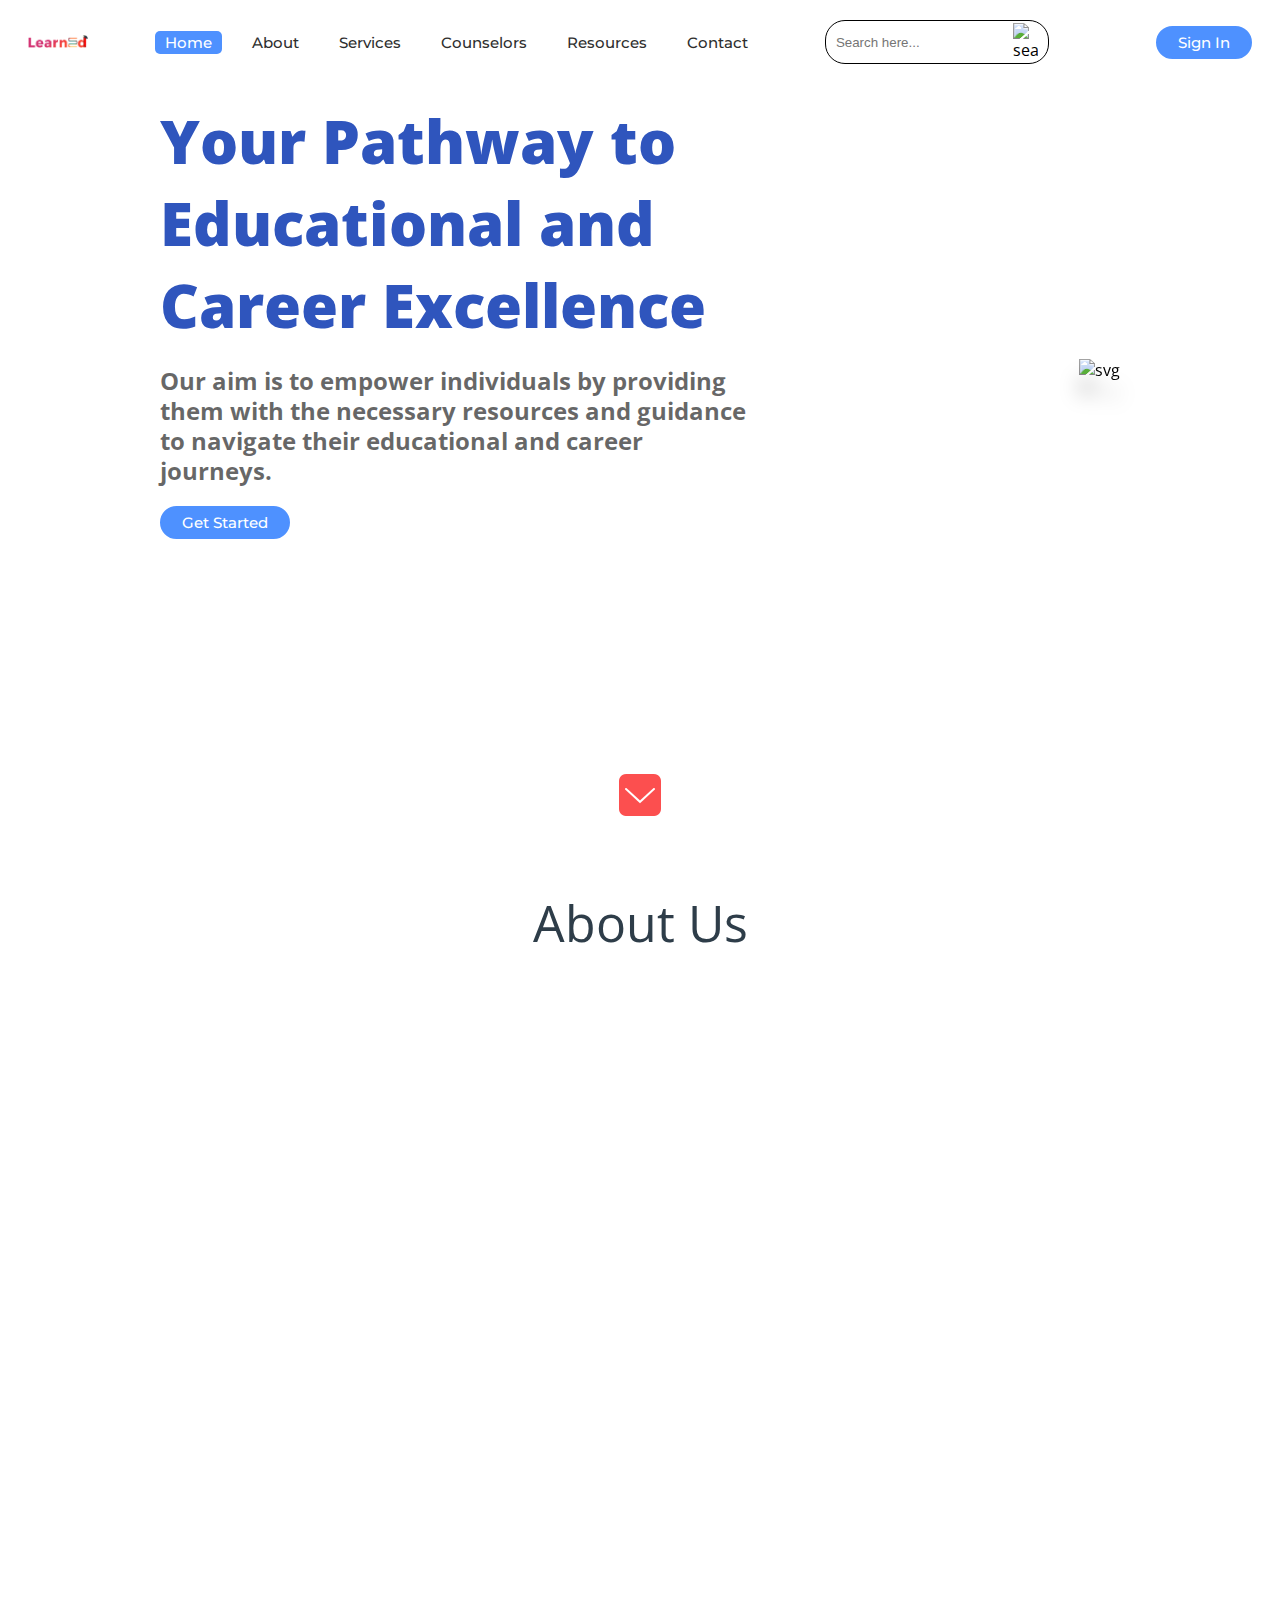
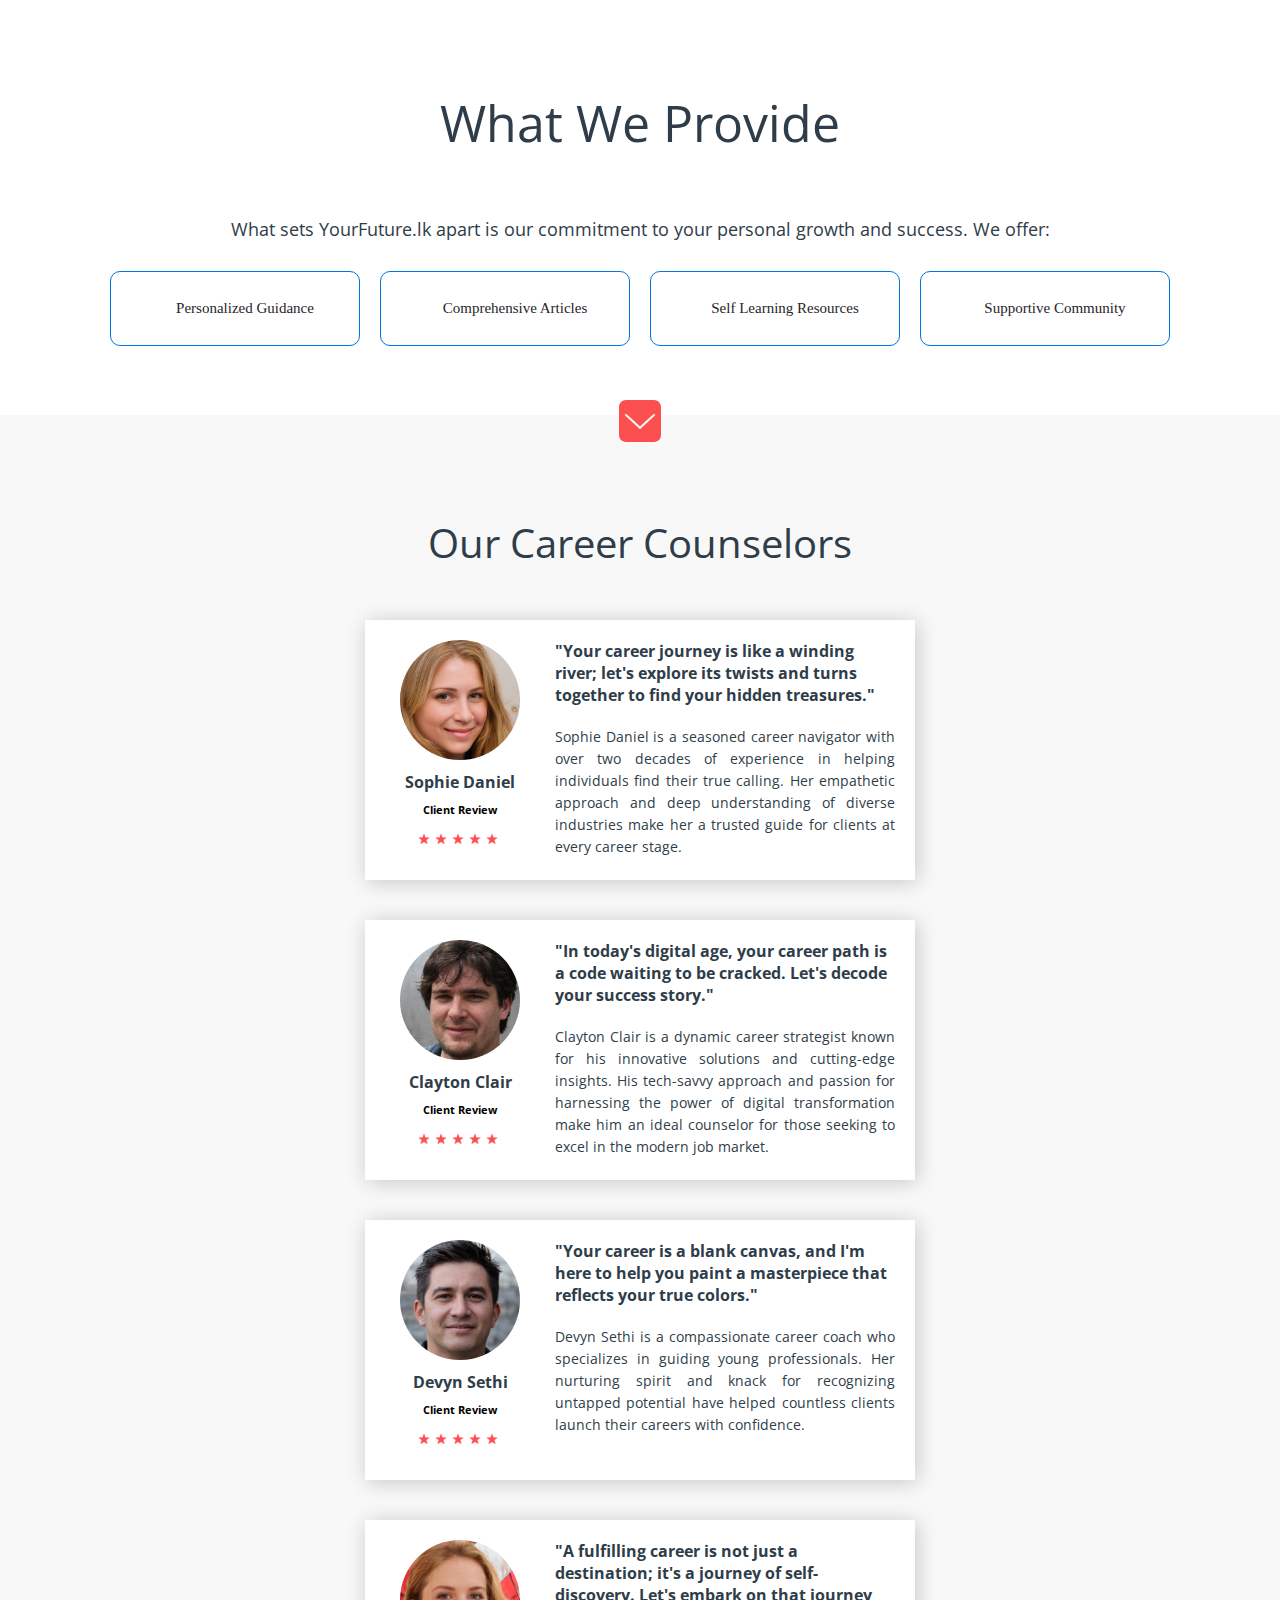
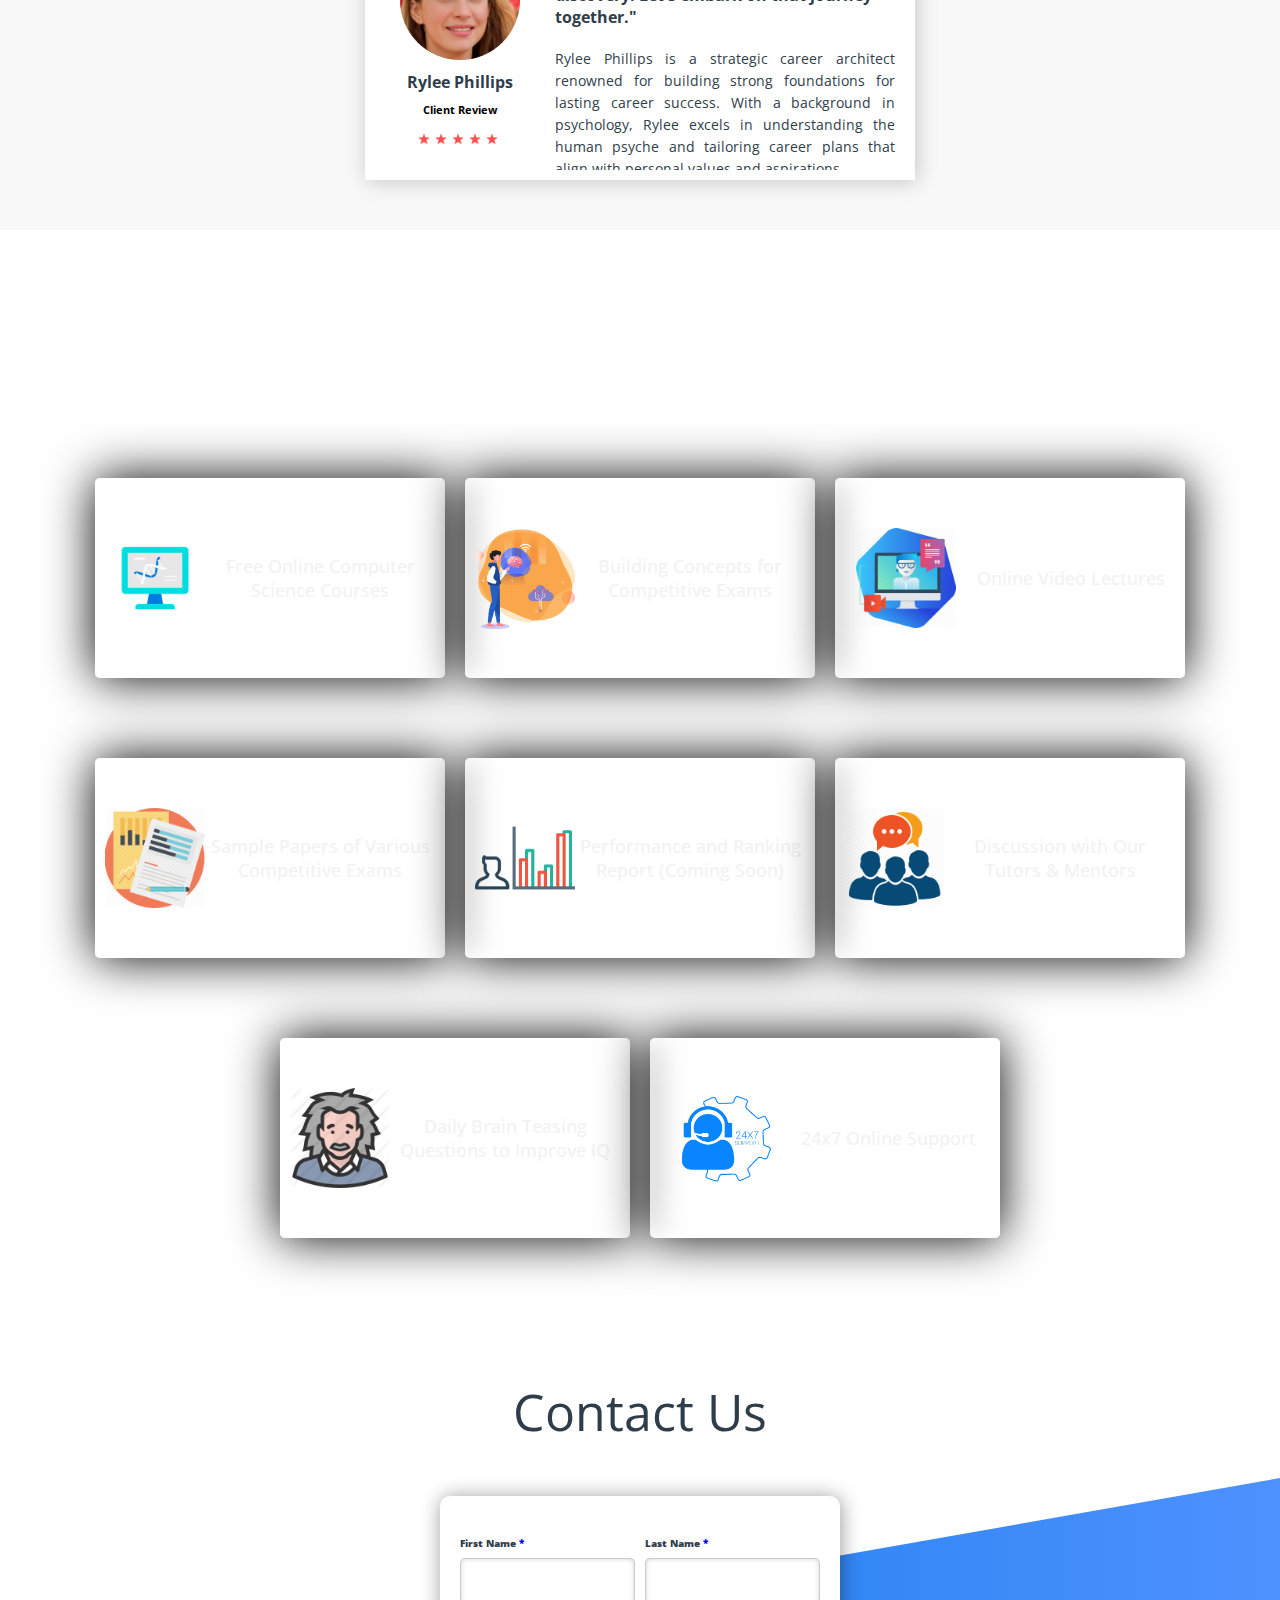
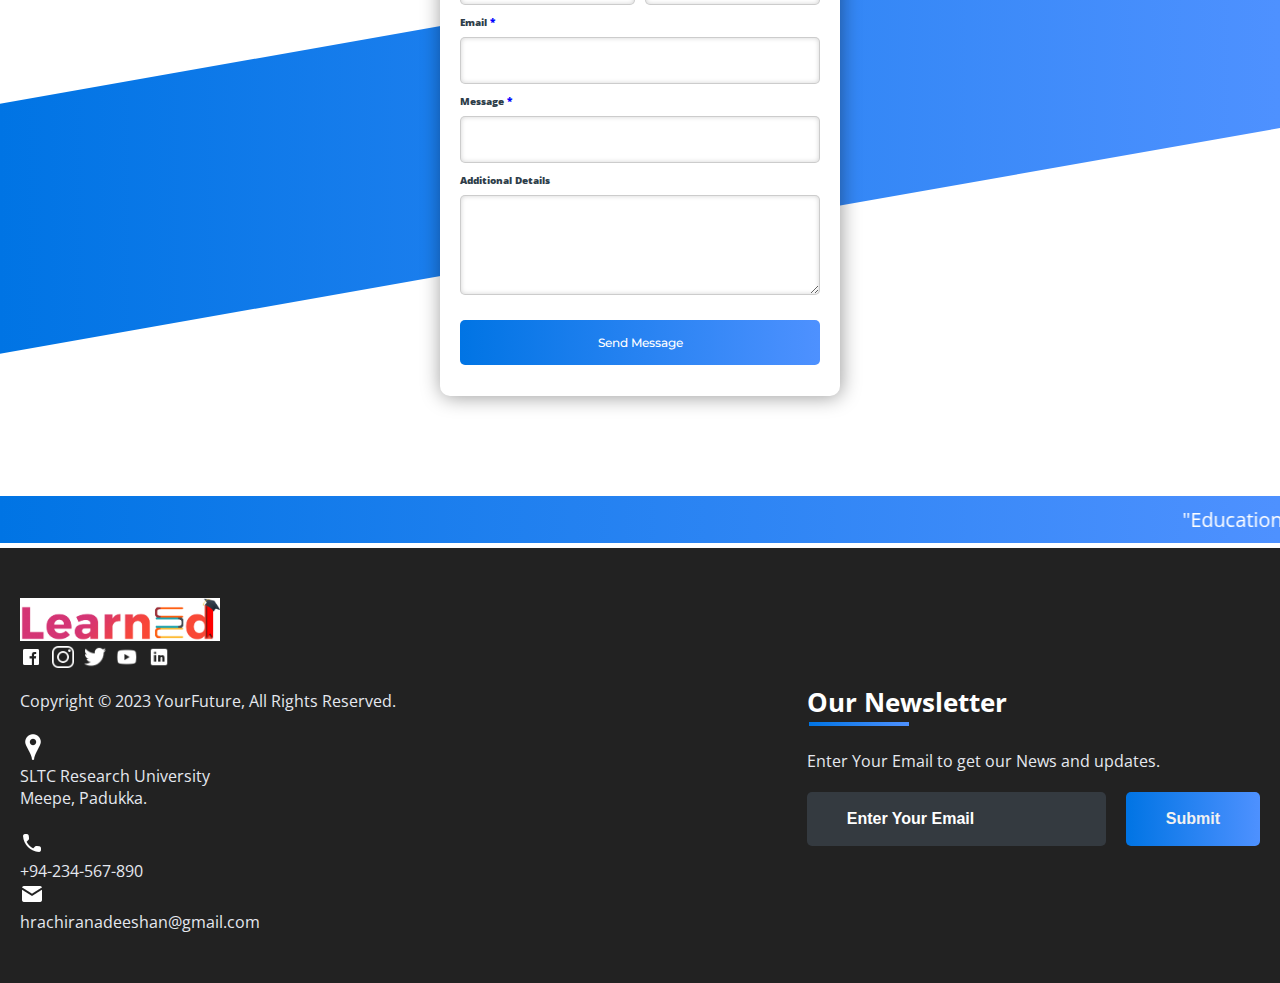
==== commit cd74e307: "change font styles and google forms" ====
--- a/index.html
+++ b/index.html
@@ -24,16 +24,16 @@
 <!-- Navigation Bar -->
 	<header id="header">
 		<nav>
-			<div class="logo"><img src="images/icon/logo.png" alt="logo"></div>
+			<div class="logo"><img src="images/icon/logo.png" style="width: 60px; alt="logo"></div>
 			<ul>
 				<li><a class="active" href="">Home</a></li>
-				<li><a href="#about_section">About Us</a></li>
-				<li><a href="#portfolio_section">Portfolio</a></li>
-				<li><a href="#team_section">Team</a></li>
-				<li><a href="#resources_section">resources</a></li>
+				<li><a href="#about_section">About</a></li>
+				<li><a href="#services_section">Services</a></li>
+				<li><a href="#counselors_section">Counselors</a></li>
+				<li><a href="#resources_section">Resources</a></li>
 				<li><a href="#contactus_section">Contact</a></li>
 			</ul>
-			<div class="srch"><input type="text" class="search" placeholder="Search here..."><img src="images/icon/search.png" alt="search" onclick=slide()></div>
+			<div class="srch"><input type="text" class="search" placeholder="Search here..."><img src="images/icon/searchh.png" alt="search" onclick=slide()></div>
 			<a class="get-started" href="login.html">Sign In</a>
 			<img src="images/icon/menu.png" class="menu" onclick="sideMenu(0)" alt="menu">
 		</nav>
@@ -46,22 +46,24 @@
 				</div>
 			</div>
 			<div class="svg-image">
-				<img src="images/extra/svg1.jpg" alt="svg">
+				<img src="images/extra/svg1.png" alt="svg">
 			</div>
 		</div>
 		<div class="side-menu" id="side-menu">
 			<div class="close" onclick="sideMenu(1)"><img src="images/icon/close.png" alt=""></div>
 			<ul>
-				<li><a href="#about_section">About Us</a></li>
-				<li><a href="#portfolio_section">Portfolio</a></li>
-				<li><a href="#team_section">Team</a></li>
-				<li><a href="#resources_section">resources</a></li>
+				<li><a class="active" href="">Home</a></li>
+				<li><a href="#about_section">About</a></li>
+				<li><a href="#services_section">Services</a></li>
+				<li><a href="#counselors_section">Counselors</a></li>
+				<li><a href="#resources_section">Resources</a></li>
 				<li><a href="#contactus_section">Contact</a></li>
-				<li><a href="#feedBACK">Feedback</a></li>
 			</ul>
 		</div>
 	</header>
-	
+<div id="makeitfull">
+	<a href="#about_section"><img src="images/icon/makeitfull.png"></a>
+</div>	
 <!-- ABOUT -->
 	<div class="diffSection" id="about_section">
 		<center><p style="font-size: 50px; padding: 100px">About Us</p></center>
@@ -79,8 +81,8 @@
 	</div>
 
 
-<!-- PORTFOLIO -->
-	<div class="diffSection" id="portfolio_section">
+<!-- SERVICES -->
+	<div class="diffSection" id="services_section">
 		<center><p style="font-size: 50px; padding: 100px; padding-bottom: 40px;">What We Provide</p></center>
 		<div class="content">
 			<p>
@@ -90,9 +92,9 @@
 	</div>
 	<div class="course">
 		<center><div class="cbox">
-		<div class="det"><a href=""><img src="">Personalized Guidance</a></div>
-		<div class="det"><a href=""><img src="">Comprehensive Articles</a></div>
-		<div class="det"><a href=""><img src="">Self Learning Resources</a></div>
+		<div class="det"><a href="#counselors_section"><img src="">Personalized Guidance</a></div>
+		<div class="det"><a href="https://medium.com/@hrachiranadeeshan"><img src="">Comprehensive Articles</a></div>
+		<div class="det"><a href="#resources_section"><img src="">Self Learning Resources</a></div>
 		<div class="det"><a href="https://www.reddit.com/r/YourFutureLK/"><img src="">Supportive Community</a></div>
 
 		</div></center>
@@ -100,10 +102,10 @@
 
 <!-- Counselors -->
 <div id="makeitfull">
-	<a href="#review_section"><img src="images/icon/makeitfull.png"></a>
+	<a href="#counselors_section"><img src="images/icon/makeitfull.png"></a>
 </div>
 <div class="review">
-	<div class="diffSection" id="review_section">
+	<div class="diffSection" id="counselors_section">
 		<center><p style="font-size: 40px; padding: 100px; padding-bottom: 40px; color: #2E3D49;">Our Career Counselors</p></center>
 	</div>
 	<div class="rev-container">
@@ -167,12 +169,12 @@
 	<div class="diffSection" id="resources_section">
 	<center><p style="font-size: 50px; padding: 100px; padding-bottom: 40px; color: #fff;">Self Learning Resources</p></center>
 	</div>
-	<a href="subjects/computer_courses.html"><div class="s-card"><img src="images/icon/computer-courses.png"><p>Free Online Computer Courses</p></div></a>
-	<a href="subjects/jee.html"><div class="s-card"><img src="images/icon/brainbooster.png"><p>Building Concepts for Competitive Exams</p></div></a>
-	<a href="#"><div class="s-card"><img src="images/icon/online-tutorials.png"><p>Online Video Lectures</p></div></a>
-	<a href="subjects/jee.html#sample_papers"><div class="s-card"><img src="images/icon/papers.jpg"><p>Sample Papers of Various Competitive Exams</p></div></a>
-	<a href="#"><div class="s-card"><img src="images/icon/p3.png"><p>Performance and Ranking Report</p></div></a>
-	<a href="#contactus_section"><div class="s-card"><img src="images/icon/discussion.png"><p>Discussion with Our Tutors & Mentors</p></div></a>
+	<a href="subjects/computer_courses.html"><div class="s-card"><img src="images/icon/computer-courses.png"><p>Free Online Computer Science Courses</p></div></a>
+	<a href="subjects/stem.html"><div class="s-card"><img src="images/icon/brainbooster.png"><p>Building Concepts for Competitive Exams</p></div></a>
+	<a href="https://open.uom.lk/lms/my/"><div class="s-card"><img src="images/icon/online-tutorials.png"><p>Online Video Lectures</p></div></a>
+	<a href="subjects/stem.html#sample_papers"><div class="s-card"><img src="images/icon/papers.jpg"><p>Sample Papers of Various Competitive Exams</p></div></a>
+	<a ><div class="s-card"><img src="images/icon/p3.png"><p>Performance and Ranking Report (Coming Soon)</p></div></a>
+	<a href="https://www.reddit.com/r/YourFutureLK/"><div class="s-card"><img src="images/icon/discussion.png"><p>Discussion with Our Tutors & Mentors</p></div></a>
 	<a href="subjects/quiz.html"><div class="s-card"><img src="images/icon/q1.png"><p>Daily Brain Teasing Questions to Improve IQ</p></div></a>
 	<a href="#contactus_section"><div class="s-card"><img src="images/icon/help.png"><p>24x7 Online Support</p></div></a>
 </div>
@@ -183,7 +185,7 @@
 		<div class="csec"></div>
 		<div class="back-contact">
 			<div class="cc">
-			<form action="mailto:roshank9419@gmail.com" method="post" enctype="text/plain">
+			<form action="mailto:hrachiranadeeshan@gmail.com" method="post" enctype="text/plain">
 				<label>First Name <span class="imp">*</span></label><label style="margin-left: 185px">Last Name <span class="imp">*</span></label><br>
 				<center>
 				<input type="text" name="" style="margin-right: 10px; width: 175px" required="required"><input type="text" name="lname" style="width: 175px" required="required"><br>
@@ -207,7 +209,7 @@
 	<footer>
 		<div class="footer-container">
 			<div class="left-col">
-				<img src="images/icon/logo - Copy.png" style="width: 200px;">
+				<img src="images/icon/logo.png" style="width: 200px;">
 				<div class="logo"></div>
 				<div class="social-media">
 					<a href="#"><img src="images/icon\fb.png"></a>
@@ -218,7 +220,7 @@
 				</div><br><br>
 				<p class="rights-text">Copyright © 2023 YourFuture,  All Rights Reserved.</p>
 				<br><p><img src="images/icon/location.png"> <br>SLTC Research University<br>Meepe, Padukka.</p><br>
-				<p><img src="images/icon/phone.png"><br> +94-234-567-890<br><img src="images/icon/mail.png"><br>contact@yourfuture.com</p>
+				<p><img src="images/icon/phone.png"><br> +94-234-567-890<br><img src="images/icon/mail.png"><br>hrachiranadeeshan@gmail.com</p>
 			</div>
 			<div class="right-col">
 				<h1 style="color: #fff">Our Newsletter</h1>
--- a/style.css
+++ b/style.css
@@ -17,7 +17,7 @@
 }
 
 header {
-	height: 70vh;
+	height: 65vh;
 	/* background: #000; */
 }
 .black {
@@ -113,7 +113,7 @@
 	text-align: center;
 }
 .head-container {
-	margin-top: 245px;
+	margin-top: 150px;
 	display: flex;
 	flex-wrap: wrap;
 	align-items: center;
@@ -131,7 +131,8 @@
 }
 .quote p {
 	font-size: 60px;
-	color: #2e2e2e;
+	color: #2f55bd;
+	font-weight: 1000;
 }
 .q-btn {
 	margin-top: 20px;
@@ -211,7 +212,7 @@
 }
 
 /*Common things in all sections*/
-#about_section, #portfolio_section, #team_section, #resources_section, #contactus_section {
+#about_section, #services_section, #team_section, #resources_section, #contactus_section {
 	font-family: 'Open Sans', sans-serif;
 	color: #2E3D49;
 	position: relative;
@@ -229,7 +230,7 @@
 	font-size: 1.1em;
 }
 
-/*PORTFOLIO*/
+/*SERVICES*/
 .extra {
 	width: 100%;
 }
@@ -438,14 +439,7 @@
 	margin-left: 90px;
 	align-self: center;
 }
-.btn-roshan:hover {
-	background: rgba(0,0,255,0.5);
-	color: #fff;
-}
-.btn-roshan2:hover {
-	background: rgba(0,0,255,0.5);
-	color: #fff;
-}
+
 .card-title {
 	font-size: 17px;
 	color: #343A40;
@@ -454,13 +448,12 @@
 }
 
 /*Service Section*/
-/*Service Section*/
 .service-swipe {
 	display: flex;
 	flex-wrap: wrap;
 	justify-content: center;
 	align-items: center;
-	background-image: linear-gradient(rgba(0,0,0,0),rgba(0,0,0,0.7)),url("images/extra/b3.jpg");
+	background-image: linear-gradient(rgba(0,0,0,0),rgb(0, 0, 0)),url("images/extra/b3.jpg");
 	background-size: cover;
 	background-attachment: fixed;
 }
@@ -479,8 +472,8 @@
 	text-align: center;
 	width: 350px;
 	height: 200px;
-	box-shadow: inset 0 0 20px rgba(255,255,255,0.05),
-					0 0 50px rgba(0,0,0,0.8);
+	box-shadow: inset 0 0 20px rgb(255, 255, 255),
+					0 0 50px rgb(0, 0, 0);
 	border-radius: 5px;
 	cursor: pointer;
 	transition-duration: .5s;
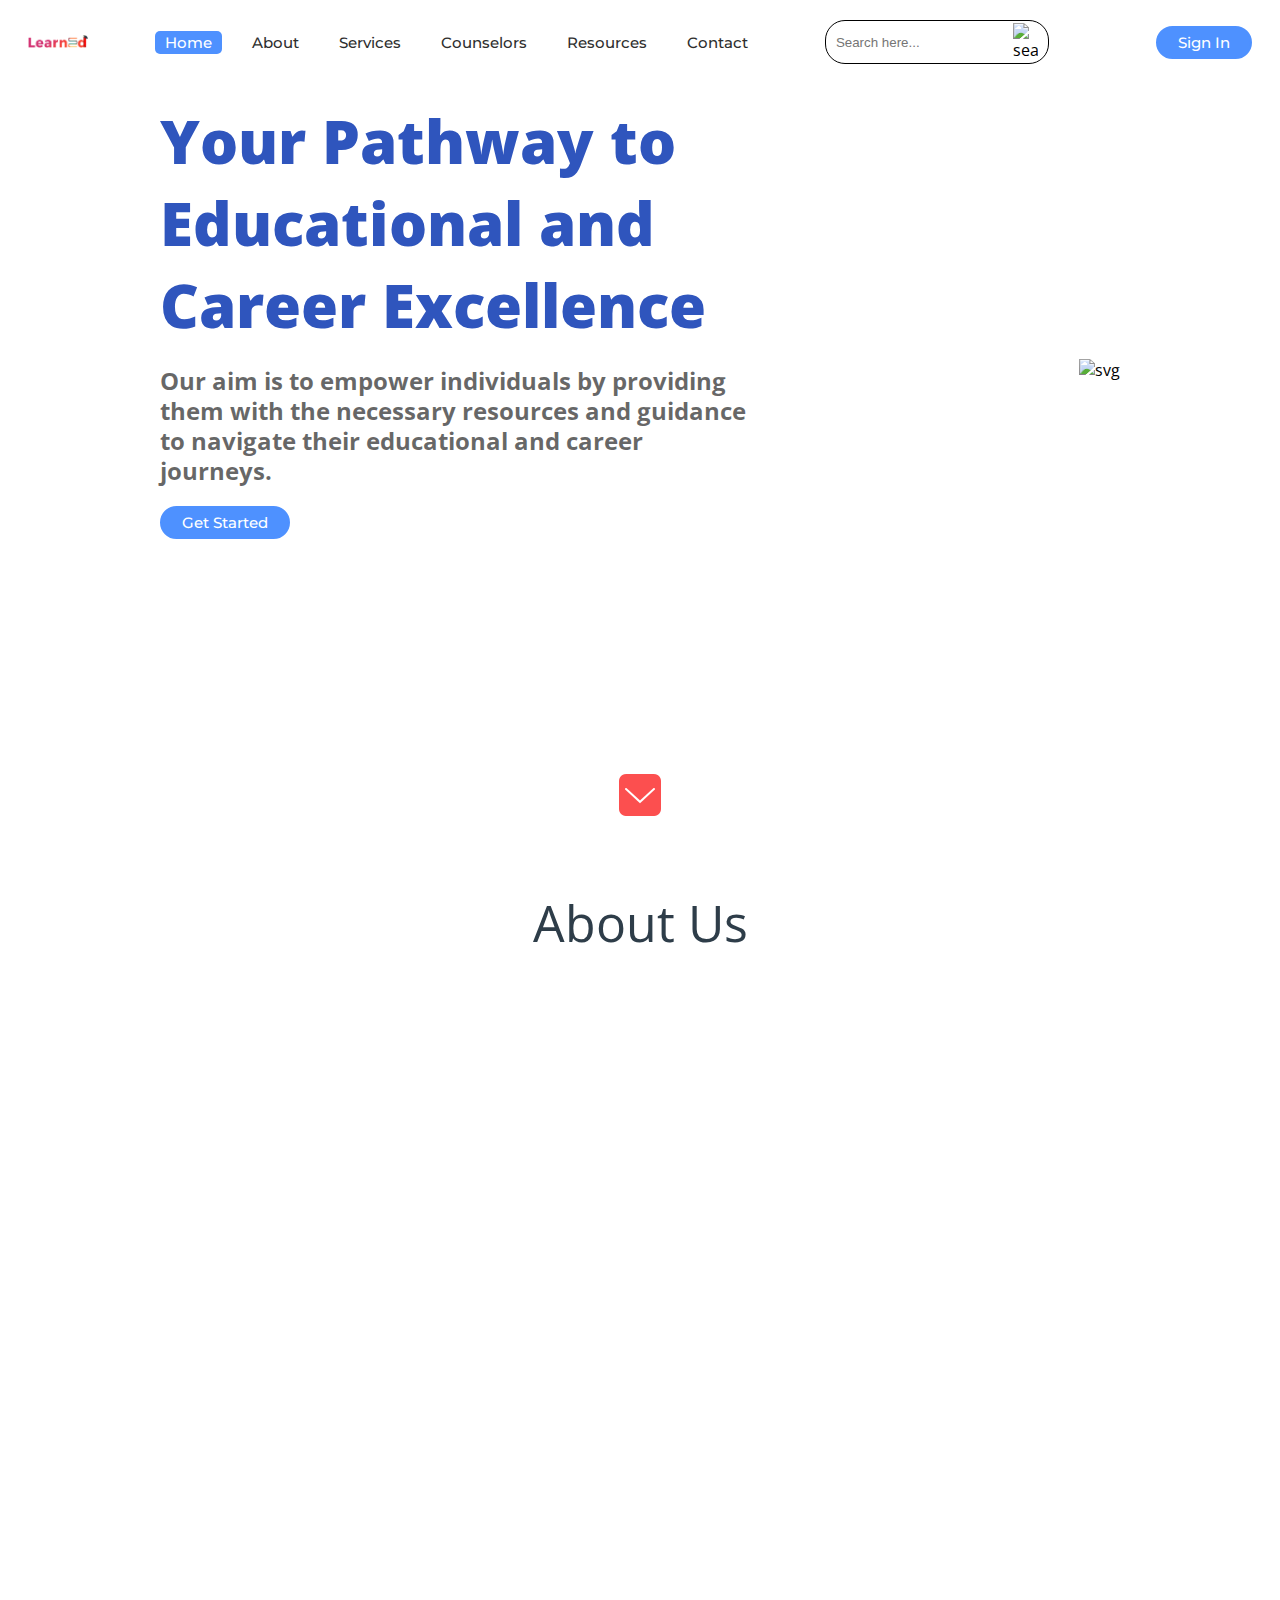
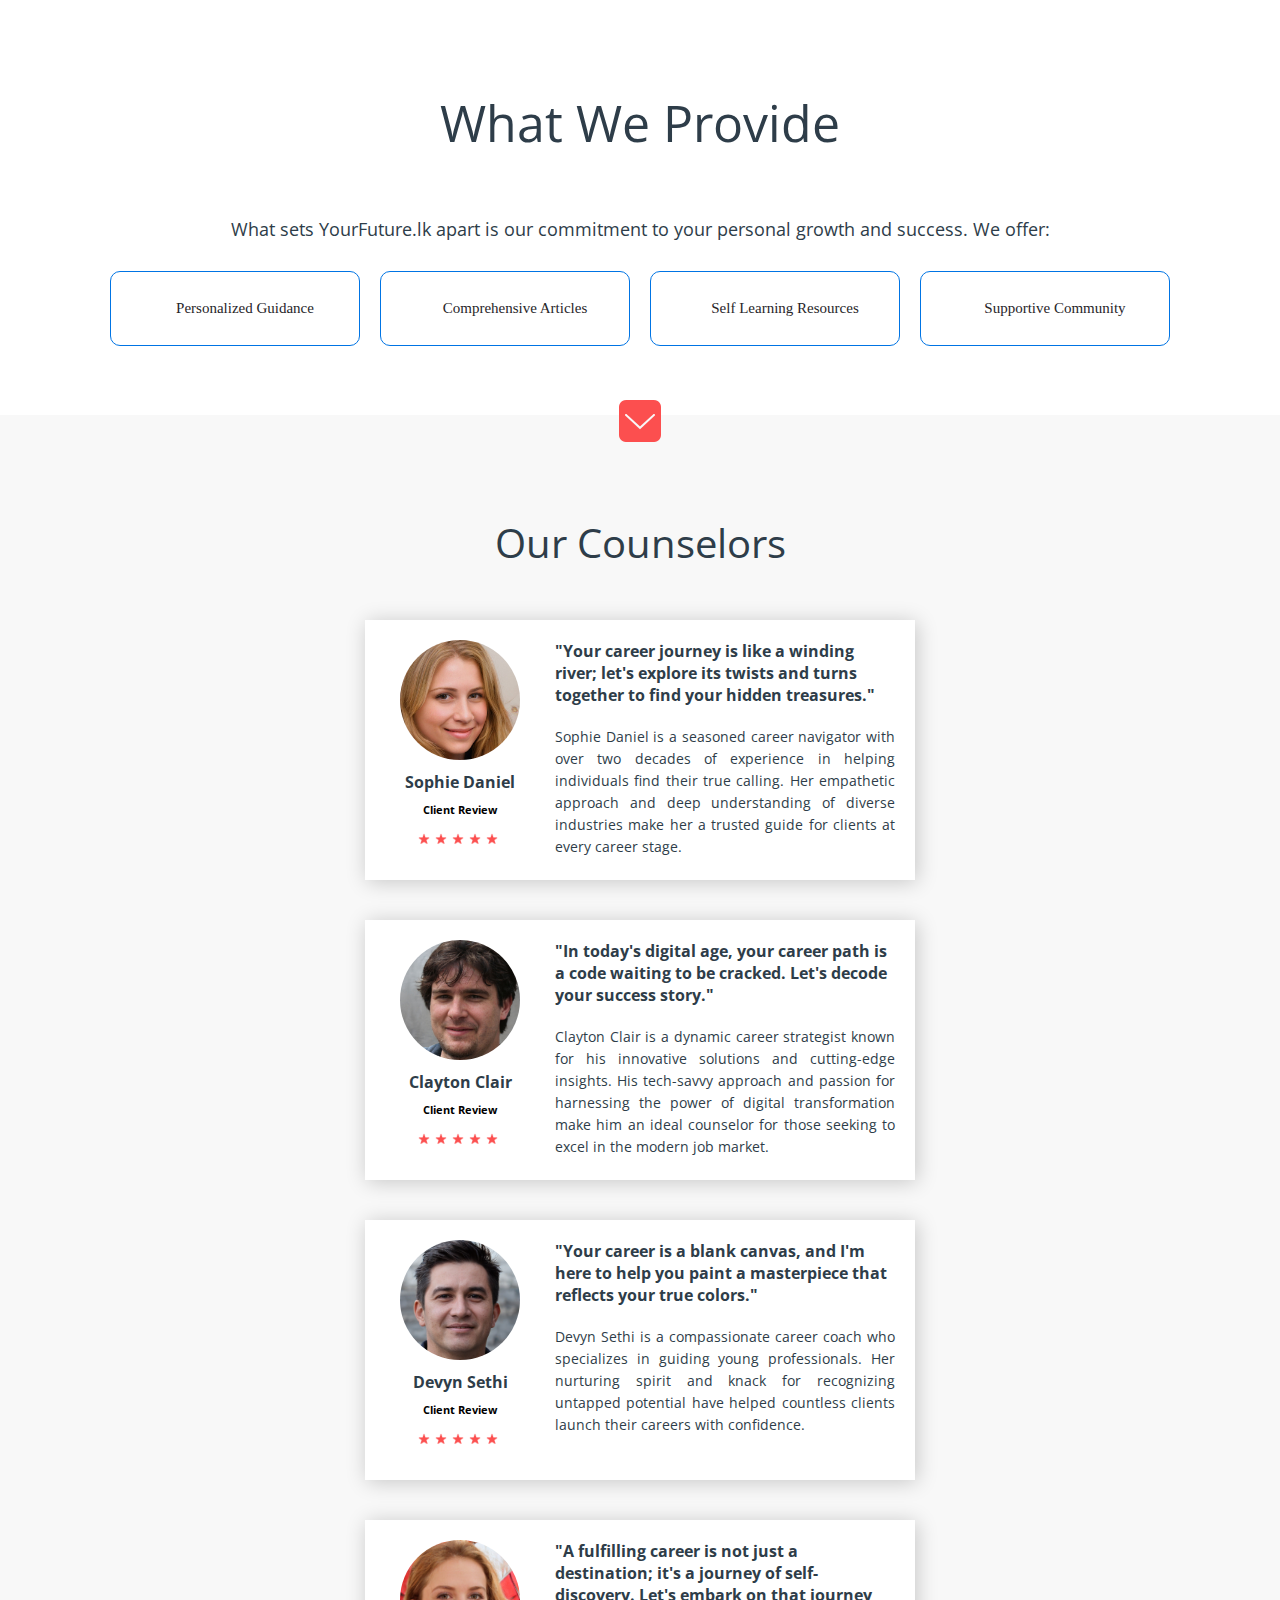
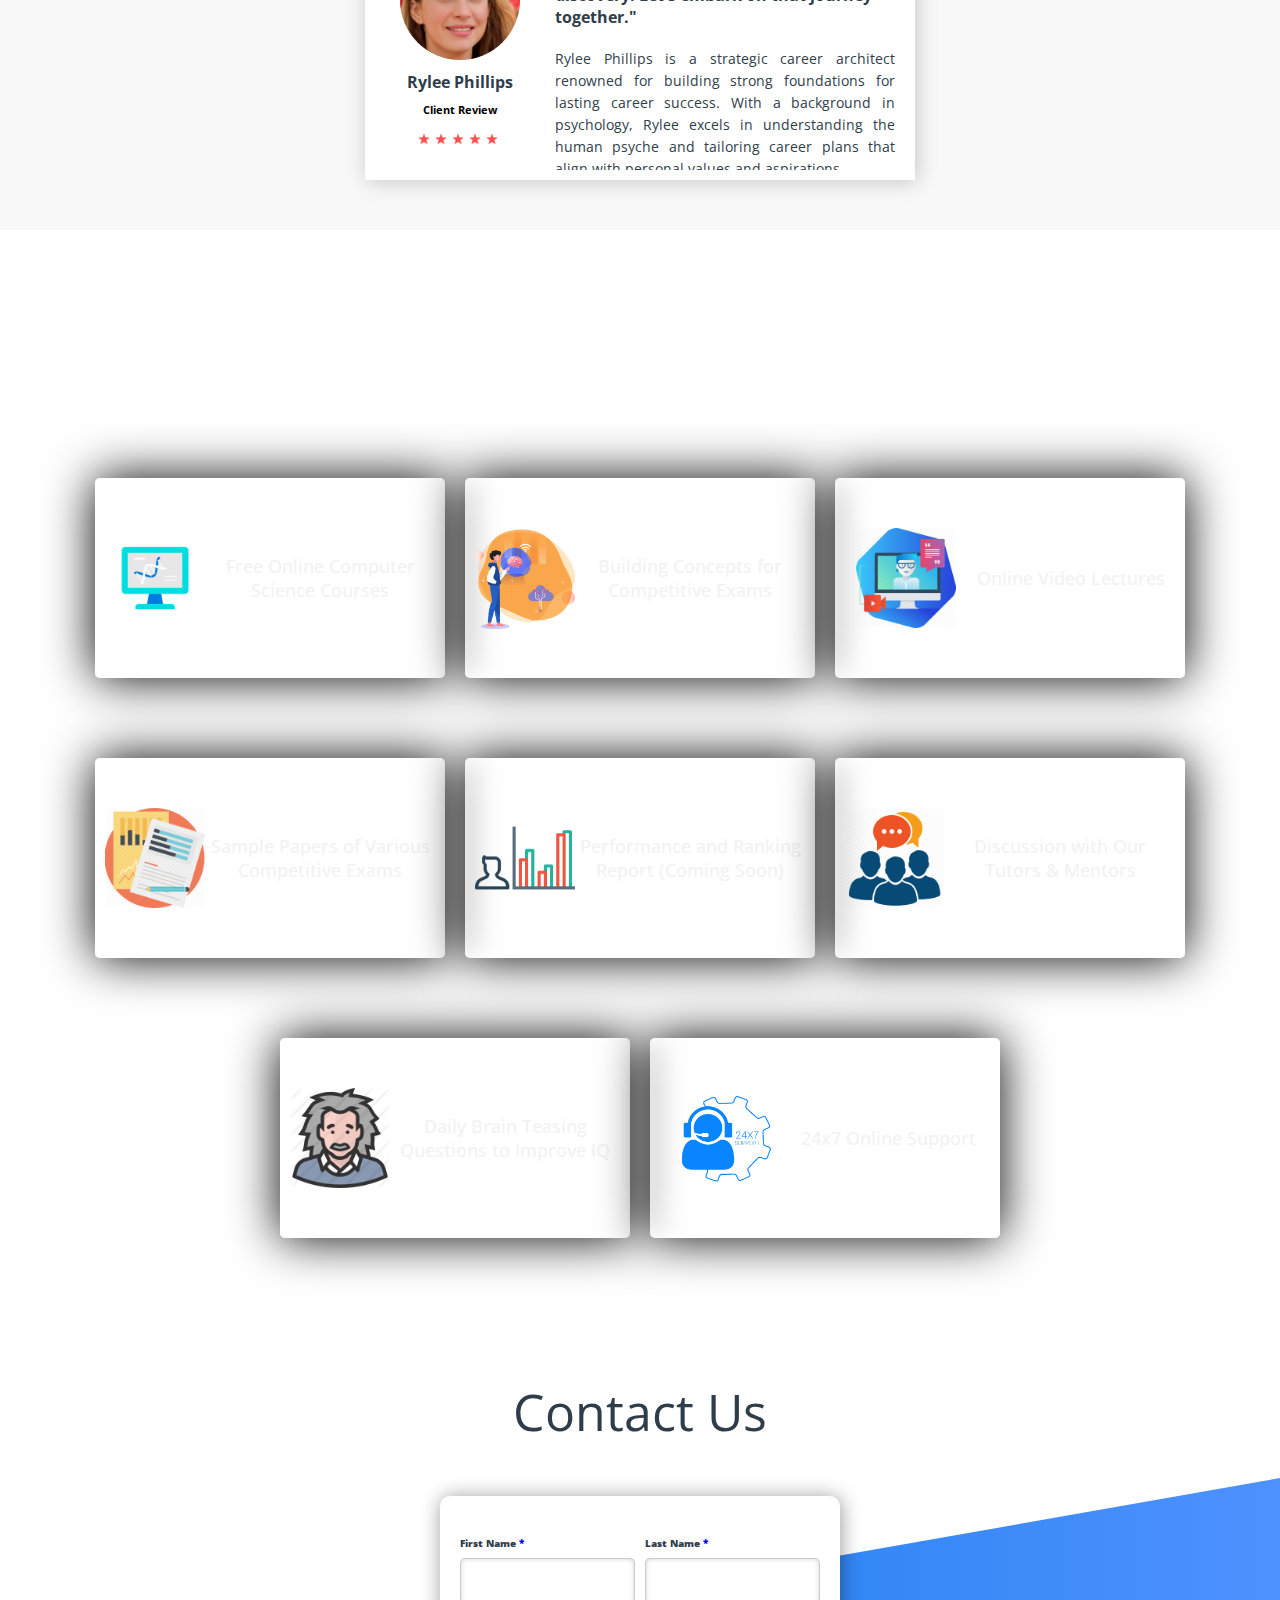
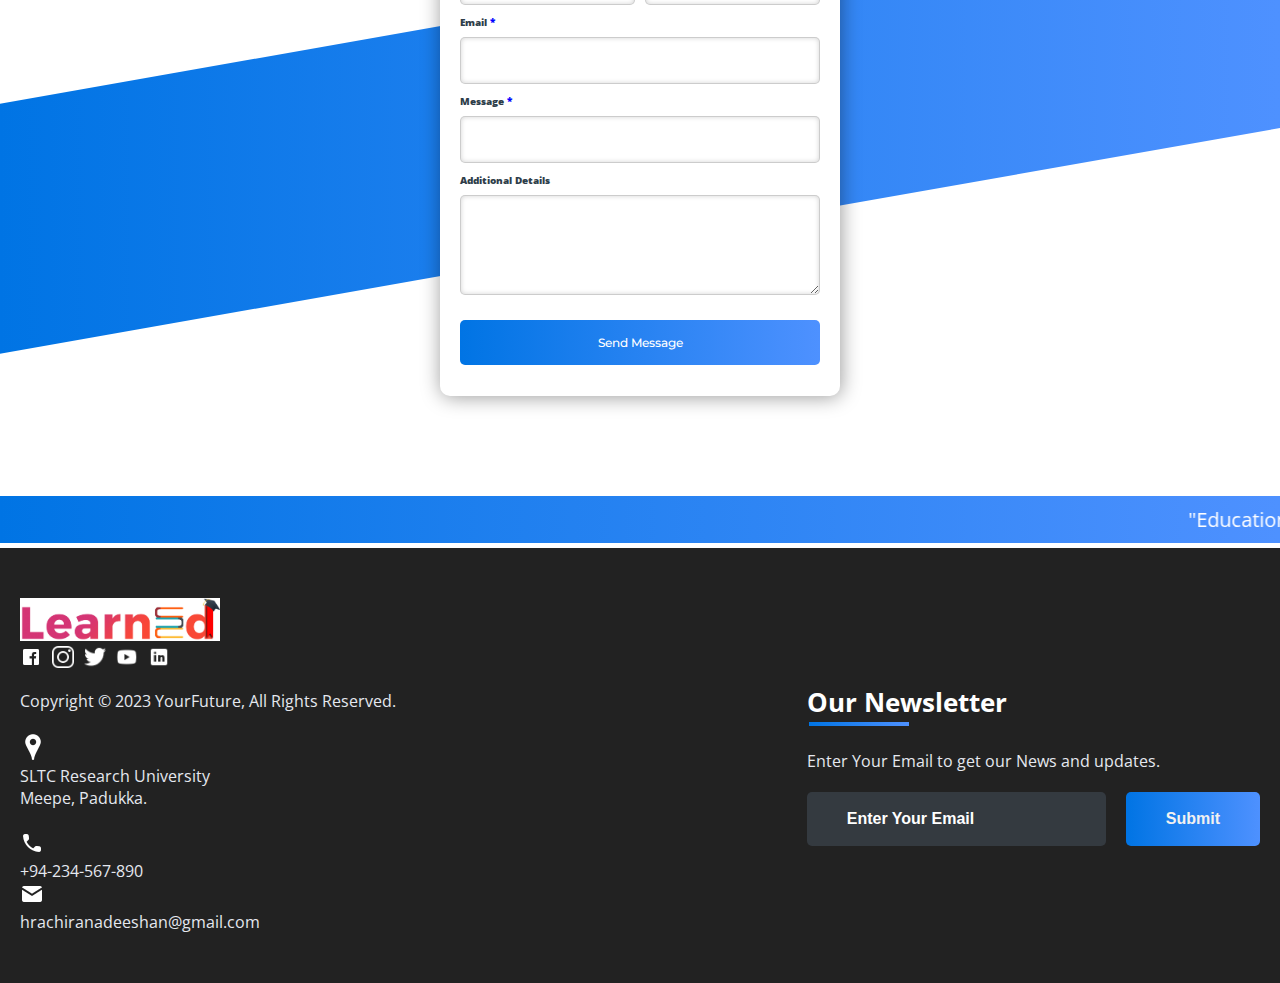
==== commit fab2b32a: "Update index.html" ====
--- a/index.html
+++ b/index.html
@@ -106,7 +106,7 @@
 </div>
 <div class="review">
 	<div class="diffSection" id="counselors_section">
-		<center><p style="font-size: 40px; padding: 100px; padding-bottom: 40px; color: #2E3D49;">Our Career Counselors</p></center>
+		<center><p style="font-size: 40px; padding: 100px; padding-bottom: 40px; color: #2E3D49;">Our Counselors</p></center>
 	</div>
 	<div class="rev-container">
 		<div class="rev-card">
--- a/style.css
+++ b/style.css
@@ -157,7 +157,7 @@
 
 .svg-image img{
 	width: 500px;
-	filter: drop-shadow(0 20px 10px rgba(0,0,0,0.2));
+	/* filter: drop-shadow(0 20px 10px rgba(0,0,0,0.2)); */
 }
 
 /* SIDE MENU */
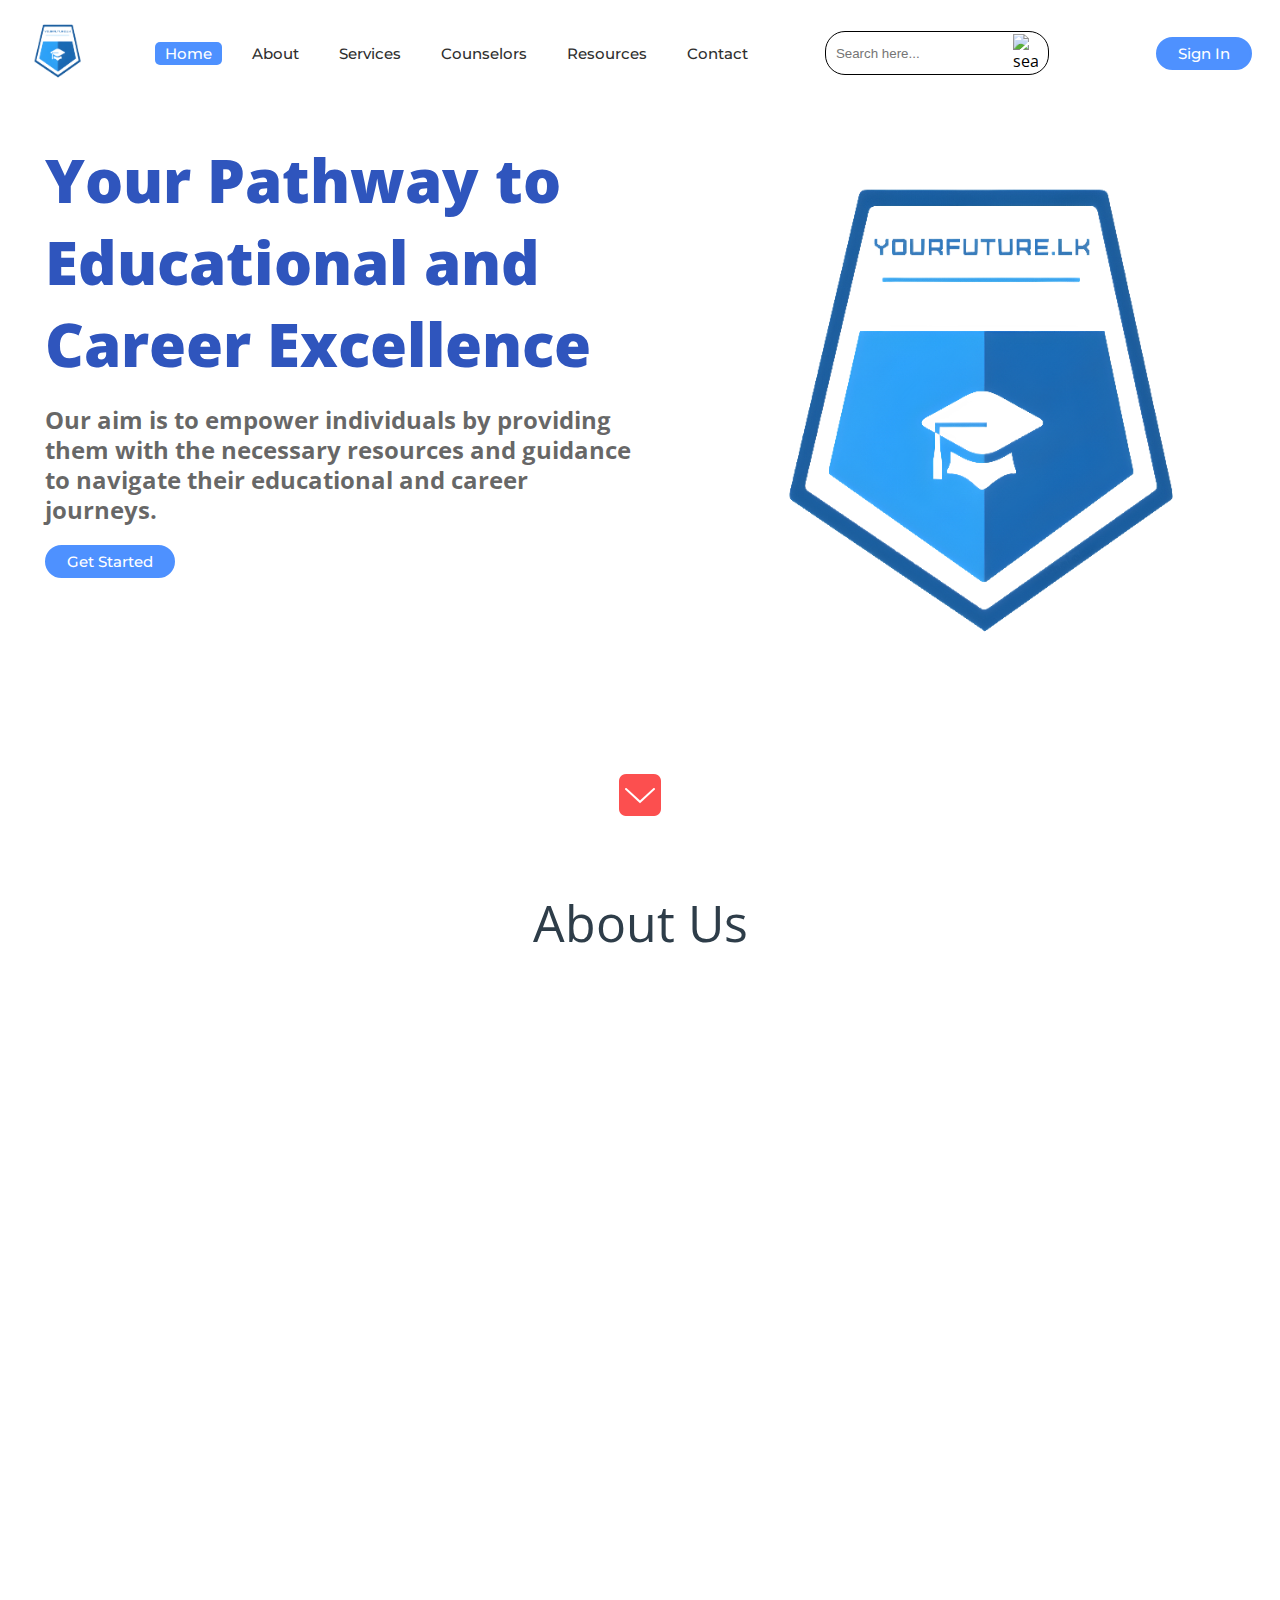
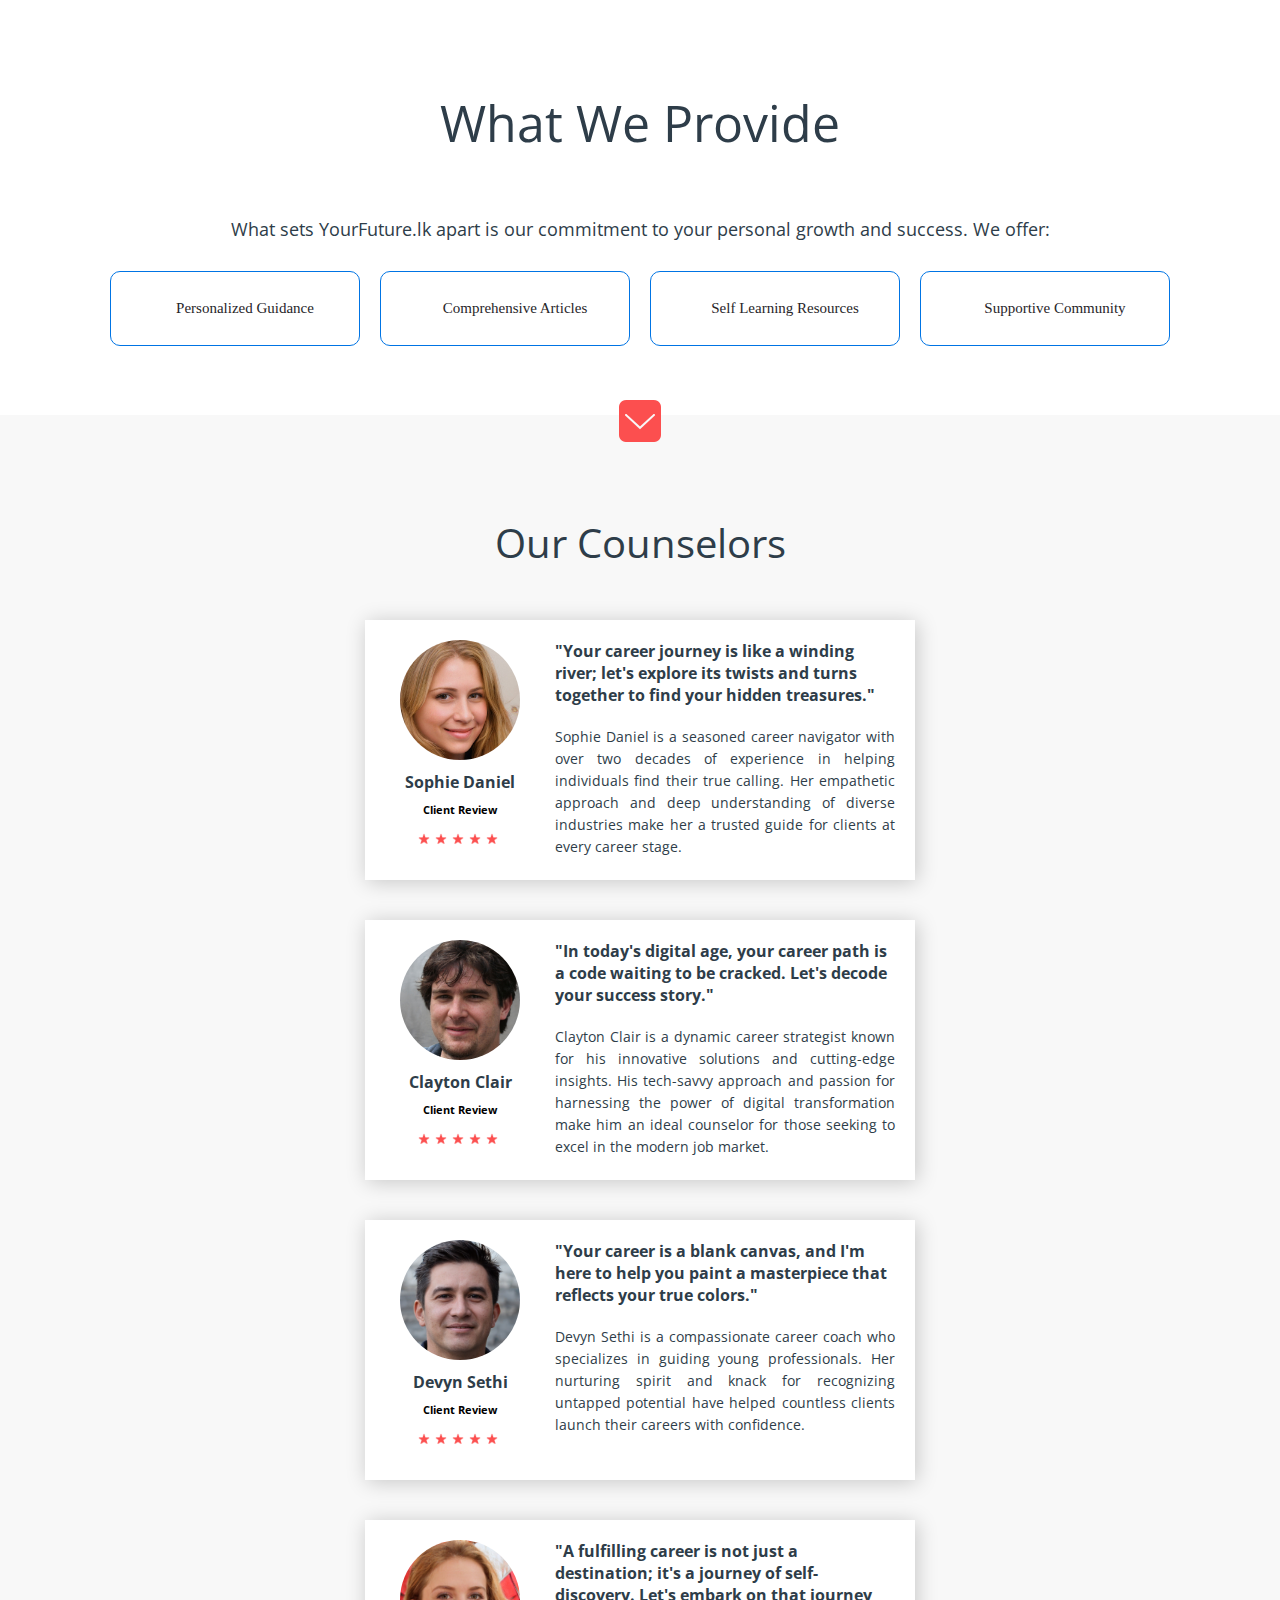
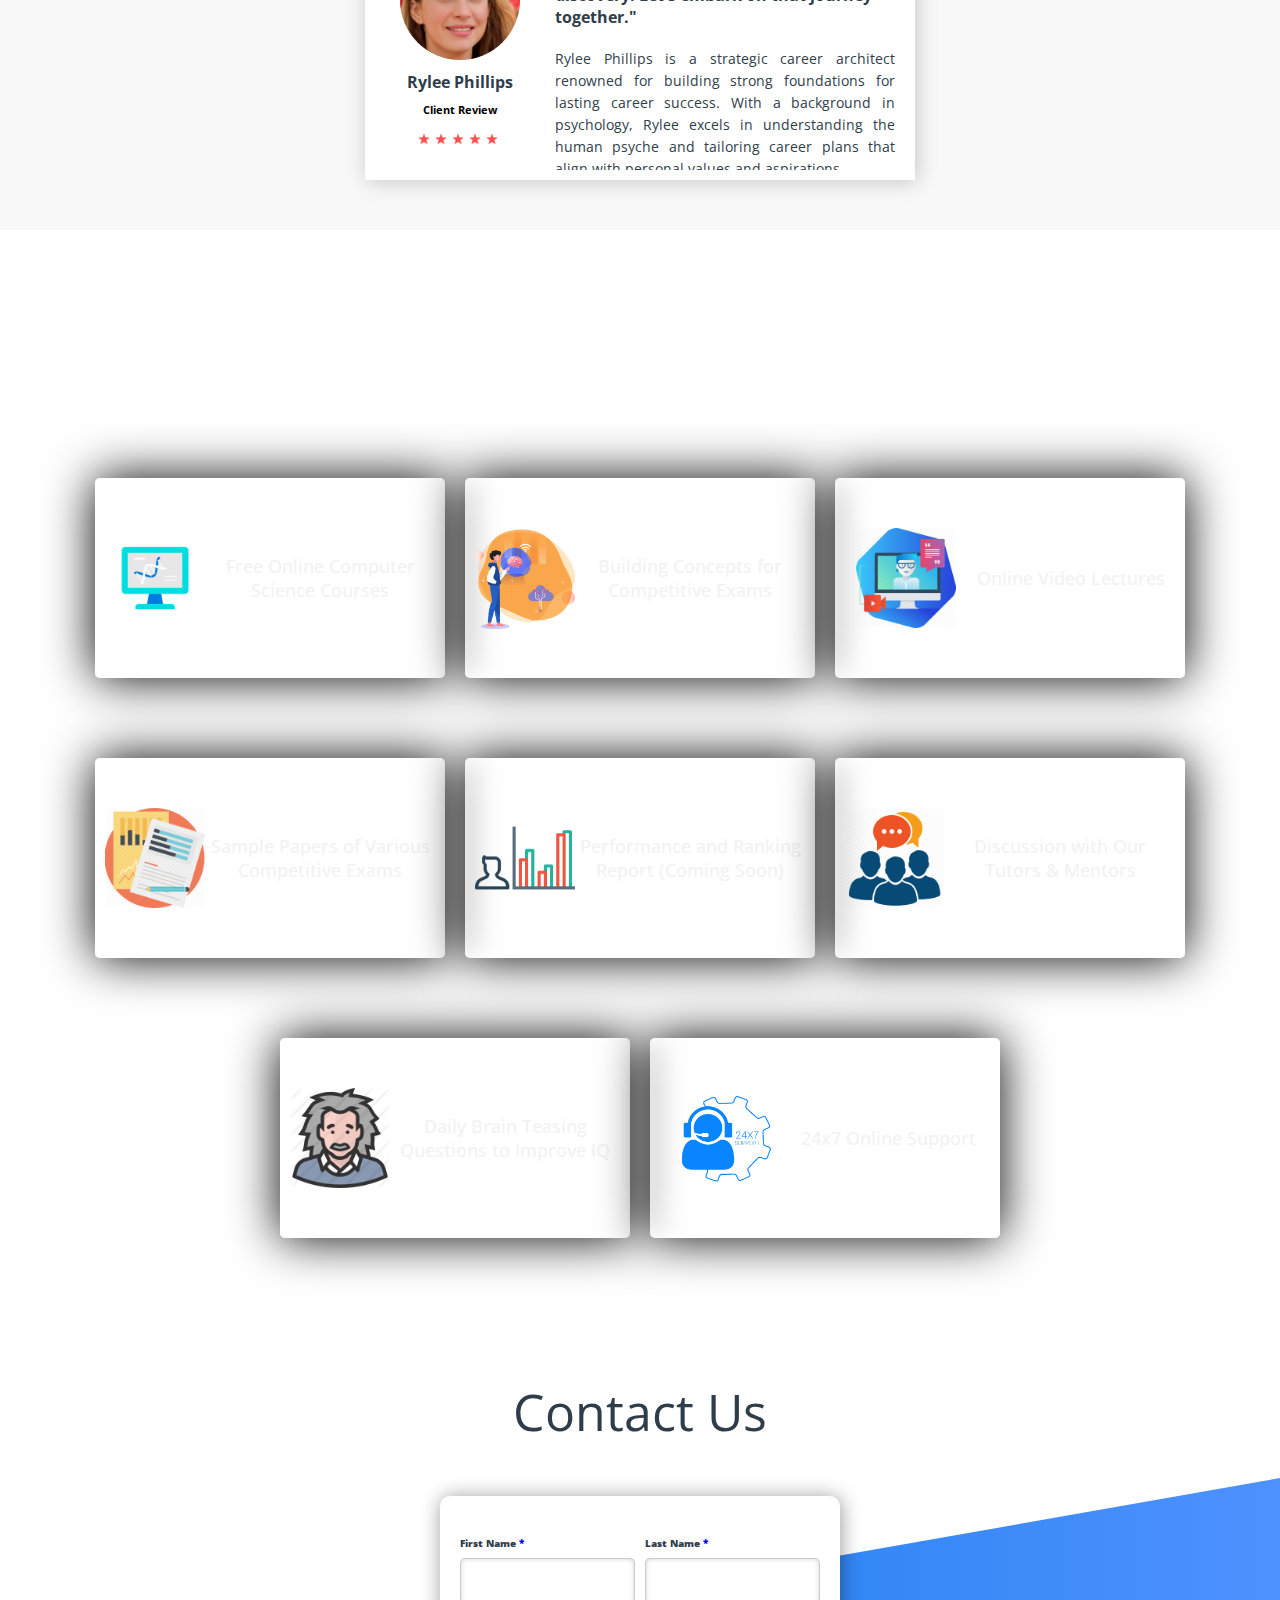
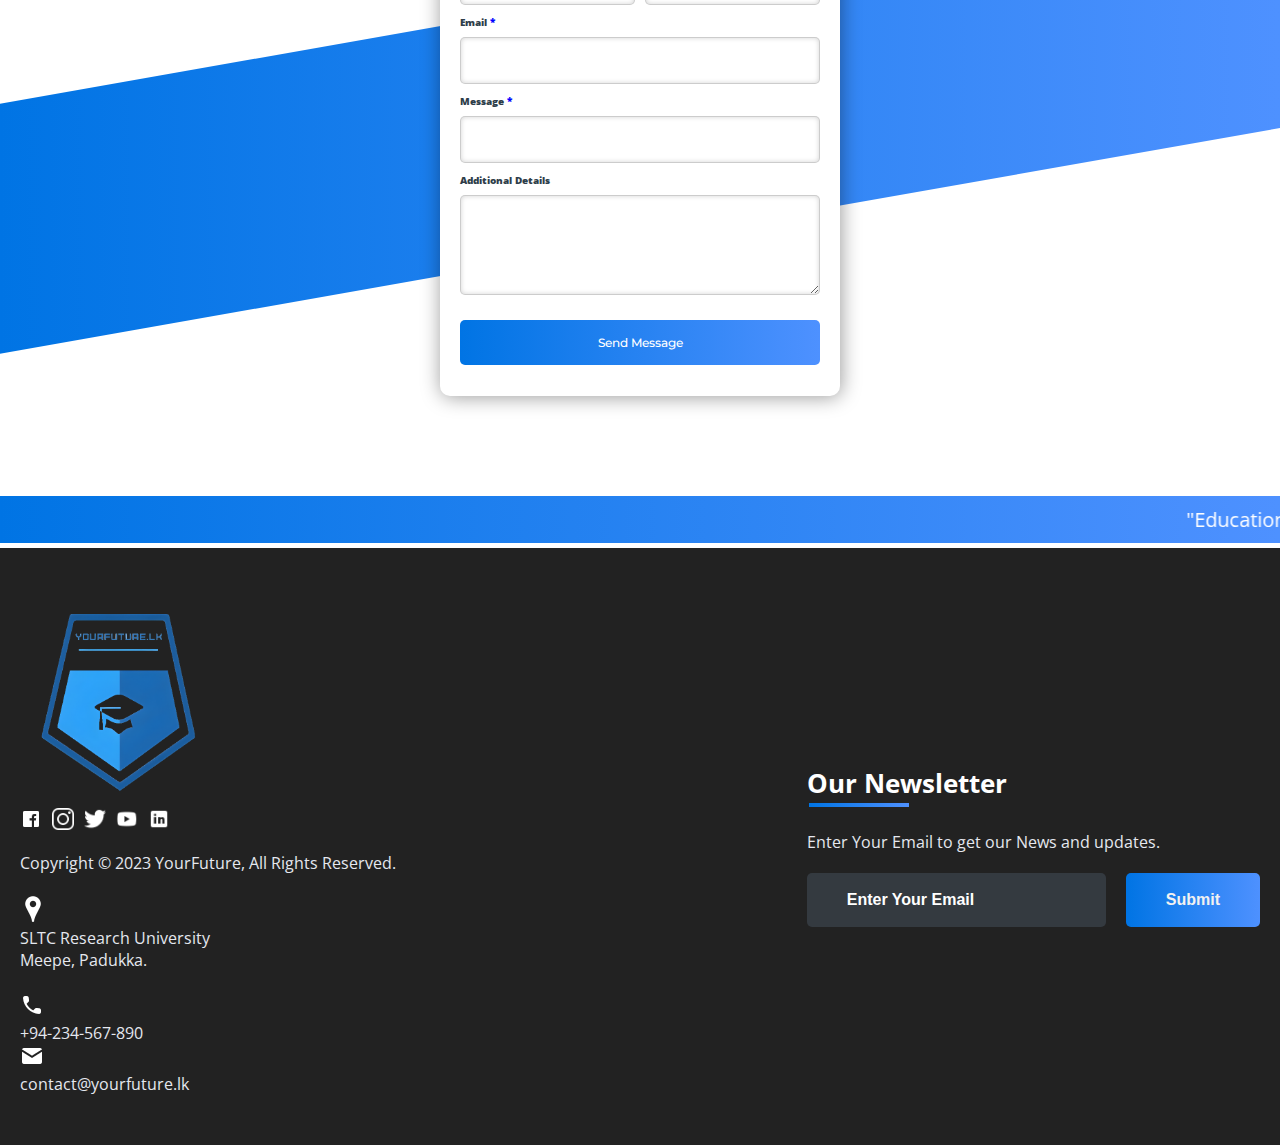
==== commit 2b2a5508: "corrected addresses" ====
--- a/index.html
+++ b/index.html
@@ -206,33 +206,33 @@
 	<marquee style="background: linear-gradient(to right, #0074E4, #4E91FF); margin-top: 50px;" direction="left" onmouseover="this.stop()" onmouseout="this.start()" scrollamount="10"><div class="marqu">"Education is the passport to the future, for tomorrow belongs to those who prepare for it today." "Your attitude, not your aptitude, will determine your altitude." "If you think education is expensive, try ignorance." "Your future is a blank canvas waiting to be painted with the colors of an educated mind. Learn and adapt, for our knowledge will be your guide."</div></marquee>
 
 <!-- FOOTER -->
-	<footer>
-		<div class="footer-container">
-			<div class="left-col">
-				<img src="images/icon/logo.png" style="width: 200px;">
-				<div class="logo"></div>
-				<div class="social-media">
-					<a href="#"><img src="images/icon\fb.png"></a>
-					<a href="#"><img src="images/icon\insta.png"></a>
-					<a href="#"><img src="images/icon\tt.png"></a>
-					<a href="#"><img src="images/icon\ytube.png"></a>
-					<a href="#"><img src="images/icon\linkedin.png"></a>
-				</div><br><br>
-				<p class="rights-text">Copyright © 2023 YourFuture,  All Rights Reserved.</p>
-				<br><p><img src="images/icon/location.png"> <br>SLTC Research University<br>Meepe, Padukka.</p><br>
-				<p><img src="images/icon/phone.png"><br> +94-234-567-890<br><img src="images/icon/mail.png"><br>hrachiranadeeshan@gmail.com</p>
-			</div>
-			<div class="right-col">
-				<h1 style="color: #fff">Our Newsletter</h1>
-				<div class="border"></div><br>
-				<p>Enter Your Email to get our News and updates.</p>
-				<form class="newsletter-form">
-					<input class="txtb" type="email" placeholder="Enter Your Email">
-					<input class="btn" type="submit" value="Submit">
-				</form>
-			</div>
-		</div>
-	</footer>
+<footer>
+	<div class="footer-container">
+		<div class="left-col">
+			<img src="images/icon/logo.png" style="width: 200px;">
+			<div class="logo"></div>
+			<div class="social-media">
+				<a href="#"><img src="images/icon\fb.png"></a>
+				<a href="#"><img src="images/icon\insta.png"></a>
+				<a href="#"><img src="images/icon\tt.png"></a>
+				<a href="#"><img src="images/icon\ytube.png"></a>
+				<a href="#"><img src="images/icon\linkedin.png"></a>
+			</div><br><br>
+			<p class="rights-text">Copyright © 2023 YourFuture,  All Rights Reserved.</p>
+			<br><p><img src="images/icon/location.png"> <br>SLTC Research University<br>Meepe, Padukka.</p><br>
+			<p><img src="images/icon/phone.png"><br> +94-234-567-890<br><img src="images/icon/mail.png"><br>contact@yourfuture.lk</p>
+		</div>
+		<div class="right-col">
+			<h1 style="color: #fff">Our Newsletter</h1>
+			<div class="border"></div><br>
+			<p>Enter Your Email to get our News and updates.</p>
+			<form class="newsletter-form">
+				<input class="txtb" type="email" placeholder="Enter Your Email">
+				<input class="btn" type="submit" value="Submit">
+			</form>
+		</div>
+	</div>
+</footer>
 
 </body>
 </html>